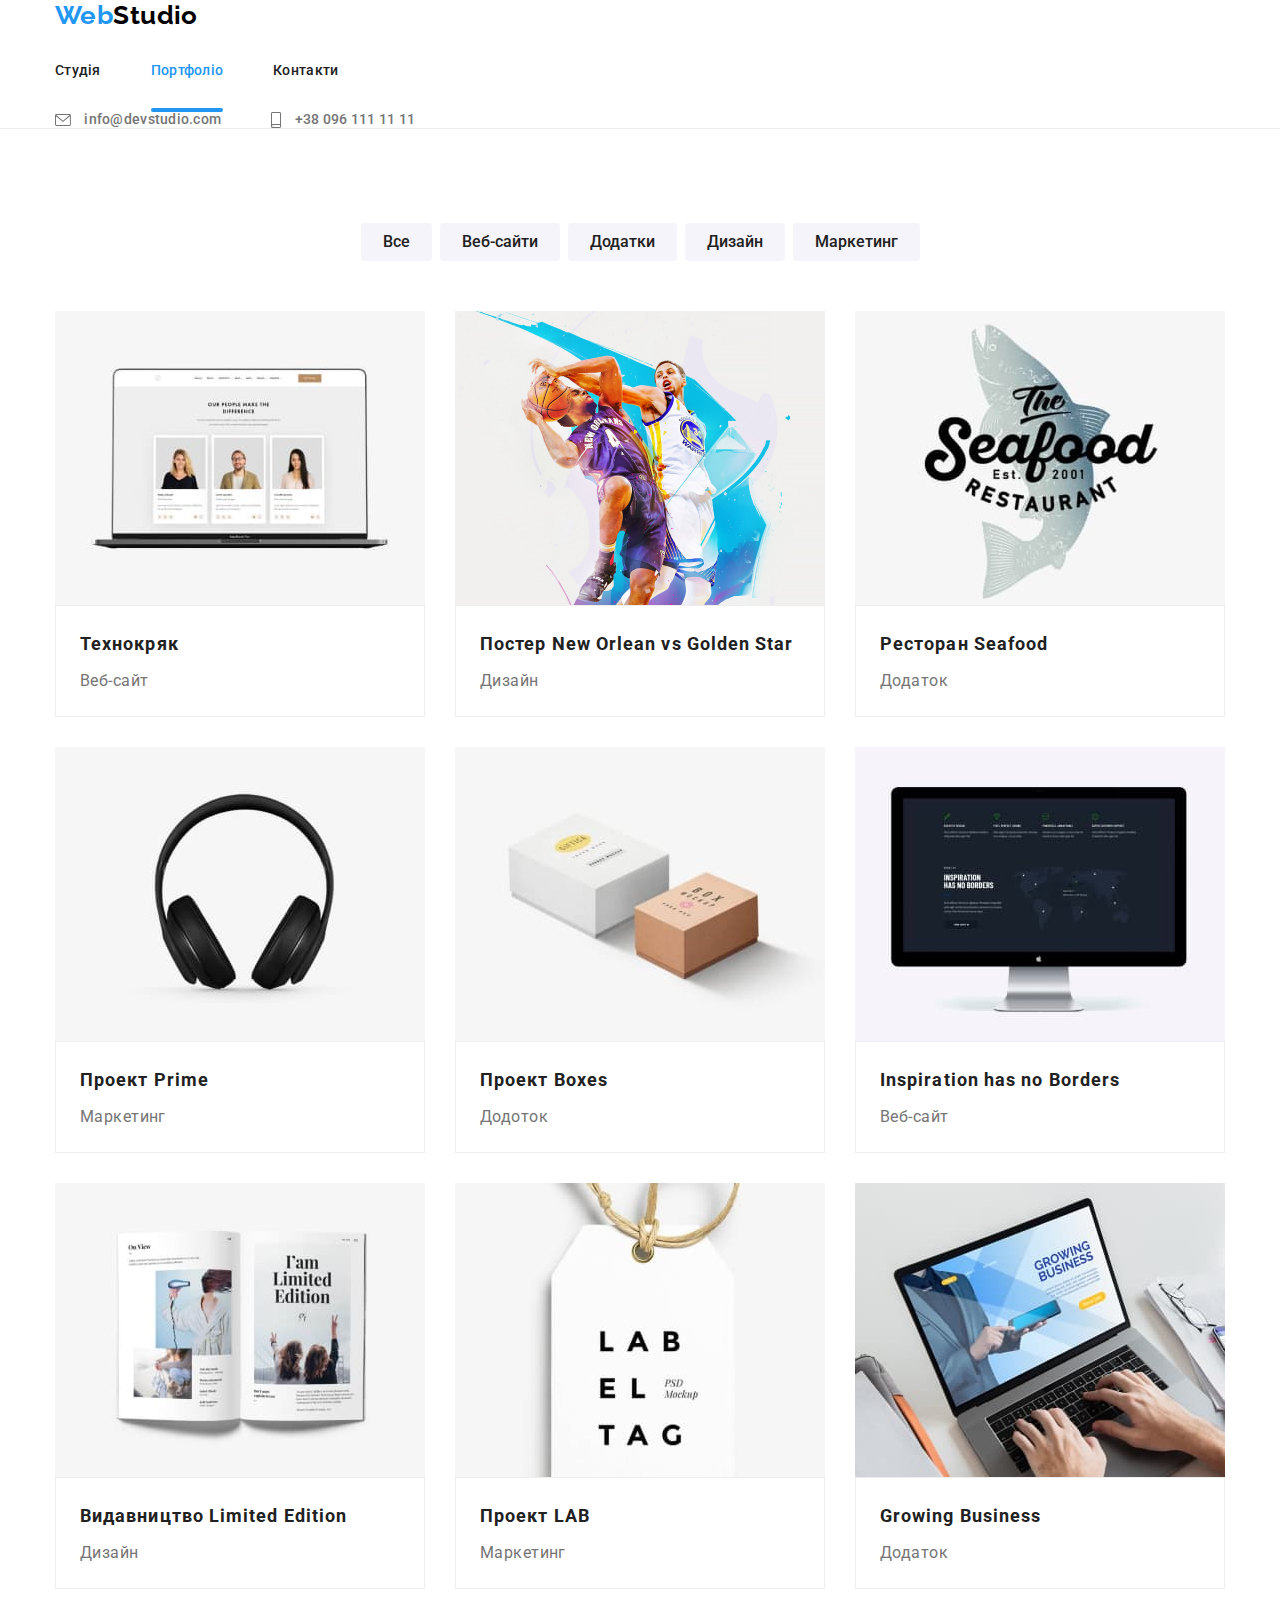
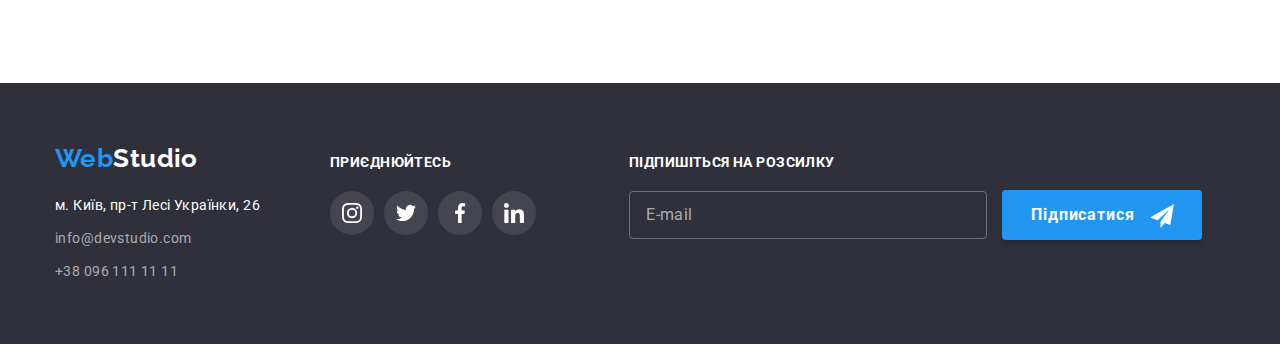
==== portfolio.html @ e003eeb8 "Initial commit" ====
<!DOCTYPE html>
<html lang="uk">
  <head>
    <meta charset="UTF-8" />
    <meta http-equiv="X-UA-Compatible" content="IE=edge" />
    <meta name="viewport" content="width=device-width, initial-scale=1.0" />
    <title>Portfolio</title>
    <link
      href="https://fonts.googleapis.com/css2?family=Raleway:wght@700&family=Roboto:wght@400;500;700;900&display=swap"
      rel="stylesheet"
    />
    <link
      rel="stylesheet"
      href="https://cdnjs.cloudflare.com/ajax/libs/modern-normalize/1.1.0/modern-normalize.css"
    />
    <link rel="stylesheet" href="./css/main.min.css" />
  </head>
  <body>
    <!-- header -->
    <header class="header">
      <div class="container header__container">
        <a class="link logo header__logo" href="./index.html"
          ><span class="logo--accent">Web</span>Studio</a
        >
        <nav>
          <ul class="list site-nav">
            <li class="site-nav__item">
              <a href="./index.html" class="link site-nav__link">Студія</a>
            </li>
            <li class="site-nav__item">
              <a href="./portfolio.html" class="link site-nav__link site-nav__link--current"
                >Портфоліо</a
              >
            </li>
            <li class="site-nav__item"><a href="" class="link site-nav__link">Контакти</a></li>
          </ul>
        </nav>
        <ul class="list contact">
          <li class="contact__item">
            <a class="link contact__link" href="mailto:info@devstudio.com">
              <svg class="contact__icon contact__icon--envelope" width="16" height="12">
                <use href="./images/icons.svg#envelope"></use>
              </svg>
              info@devstudio.com</a
            >
          </li>
          <li class="contact__item">
            <a class="link contact__link" href="tel:+380961111111">
              <svg class="contact__icon contact__icon--smartphone" width="10" height="16">
                <use href="./images/icons.svg#smartphone"></use>
              </svg>
              +38 096 111 11 11</a
            >
          </li>
        </ul>
      </div>
    </header>
    <!-- main -->
    <main>
      <section class="section">
        <div class="container">
          <h1 class="section-title visually-hidden">Портфоліо студії</h1>
          <!-- filters -->
          <ul class="list filters">
            <li class="filters__item">
              <button type="button" class="filters__button">Все</button>
            </li>
            <li class="filters__item">
              <button type="button" class="filters__button">Веб-сайти</button>
            </li>
            <li class="filters__item">
              <button type="button" class="filters__button">Додатки</button>
            </li>
            <li class="filters__item">
              <button type="button" class="filters__button">Дизайн</button>
            </li>
            <li class="filters__item">
              <button type="button" class="filters__button">Маркетинг</button>
            </li>
          </ul>
          <!-- products -->
          <ul class="list product">
            <li class="product__item">
              <a class="link product__link" href="">
                <div class="product__overlay">
                  <img
                    class="product__image"
                    src="./images/portfolio/1.jpg"
                    alt="ноутбук"
                    width="370"
                    height="294"
                  />
                  <p class="product__content">
                    Ресурс пропонує комплексні пропозиції з різним рівнем функціоналу та сервісів.
                    Все це дозволить відвідувачу отримати вичерпні відомості про компанію або
                    приватну особу.
                  </p>
                </div>
                <div class="product__meta">
                  <h2 class="product__title">Технокряк</h2>
                  <p class="product__text">Веб-сайт</p>
                </div></a
              >
            </li>
            <li class="product__item">
              <a class="link product__link" href="">
                <div class="product__overlay">
                  <img
                    class="product__image"
                    src="./images/portfolio/2.jpg"
                    alt="два баскетболісти"
                    width="370"
                    height="294"
                  />
                  <p class="product__content">
                    Ресурс пропонує комплексні пропозиції з різним рівнем функціоналу та сервісів.
                    Все це дозволить відвідувачу отримати вичерпні відомості про компанію або
                    приватну особу.
                  </p>
                </div>
                <div class="product__meta">
                  <h2 class="product__title">Постер New Orlean vs Golden Star</h2>
                  <p class="product__text">Дизайн</p>
                </div></a
              >
            </li>
            <li class="product__item">
              <a class="link product__link" href="">
                <div class="product__overlay">
                  <img
                    class="product__image"
                    src="./images/portfolio/3.jpg"
                    alt="логотип Ресторан Seafood"
                    width="370"
                    height="294"
                  />
                  <p class="product__content">
                    Ресурс пропонує комплексні пропозиції з різним рівнем функціоналу та сервісів.
                    Все це дозволить відвідувачу отримати вичерпні відомості про компанію або
                    приватну особу.
                  </p>
                </div>
                <div class="product__meta">
                  <h2 class="product__title">Ресторан Seafood</h2>
                  <p class="product__text">Додаток</p>
                </div></a
              >
            </li>
            <li class="product__item">
              <a href="" class="link product__link">
                <div class="product__overlay">
                  <img
                    class="product__image"
                    src="./images/portfolio/4.jpg"
                    alt="навушники"
                    width="370"
                    height="294"
                  />
                  <p class="product__content">
                    Ресурс пропонує комплексні пропозиції з різним рівнем функціоналу та сервісів.
                    Все це дозволить відвідувачу отримати вичерпні відомості про компанію або
                    приватну особу.
                  </p>
                </div>
                <div class="product__meta">
                  <h2 class="product__title">Проект Prime</h2>
                  <p class="product__text">Маркетинг</p>
                </div></a
              >
            </li>
            <li class="product__item">
              <a href="" class="link product__link">
                <div class="product__overlay">
                  <img
                    class="product__image"
                    src="./images/portfolio/5.jpg"
                    alt="дві коробки"
                    width="370"
                    height="294"
                  />
                  <p class="product__content">
                    Ресурс пропонує комплексні пропозиції з різним рівнем функціоналу та сервісів.
                    Все це дозволить відвідувачу отримати вичерпні відомості про компанію або
                    приватну особу.
                  </p>
                </div>
                <div class="product__meta">
                  <h2 class="product__title">Проект Boxes</h2>
                  <p class="product__text">Додоток</p>
                </div></a
              >
            </li>
            <li class="product__item">
              <a href="" class="link product__link">
                <div class="product__overlay">
                  <img
                    class="product__image"
                    src="./images/portfolio/6.jpg"
                    alt="комп'ютер"
                    width="370"
                    height="294"
                  />
                  <p class="product__content">
                    Ресурс пропонує комплексні пропозиції з різним рівнем функціоналу та сервісів.
                    Все це дозволить відвідувачу отримати вичерпні відомості про компанію або
                    приватну особу.
                  </p>
                </div>
                <div class="product__meta">
                  <h2 class="product__title">Inspiration has no Borders</h2>
                  <p class="product__text">Веб-сайт</p>
                </div></a
              >
            </li>
            <li class="product__item">
              <a href="" class="link product__link">
                <div class="product__overlay">
                  <img
                    class="product__image"
                    src="./images/portfolio/7.jpg"
                    alt="журнал"
                    width="370"
                    height="294"
                  />
                  <p class="product__content">
                    Ресурс пропонує комплексні пропозиції з різним рівнем функціоналу та сервісів.
                    Все це дозволить відвідувачу отримати вичерпні відомості про компанію або
                    приватну особу.
                  </p>
                </div>
                <div class="product__meta">
                  <h2 class="product__title">Видавництво Limited Edition</h2>
                  <p class="product__text">Дизайн</p>
                </div></a
              >
            </li>
            <li class="product__item">
              <a href="" class="link product__link">
                <div class="product__overlay">
                  <img
                    class="product__image"
                    src="./images/portfolio/8.jpg"
                    alt="етикетка"
                    width="370"
                    height="294"
                  />
                  <p class="product__content">
                    Ресурс пропонує комплексні пропозиції з різним рівнем функціоналу та сервісів.
                    Все це дозволить відвідувачу отримати вичерпні відомості про компанію або
                    приватну особу.
                  </p>
                </div>
                <div class="product__meta">
                  <h2 class="product__title">Проект LAB</h2>
                  <p class="product__text">Маркетинг</p>
                </div></a
              >
            </li>
            <li class="product__item">
              <a href="" class="link product__link">
                <div class="product__overlay">
                  <img
                    class="product__image"
                    src="./images/portfolio/9.jpg"
                    alt="ноутбук"
                    width="370"
                    height="294"
                  />
                  <p class="product__content">
                    Ресурс пропонує комплексні пропозиції з різним рівнем функціоналу та сервісів.
                    Все це дозволить відвідувачу отримати вичерпні відомості про компанію або
                    приватну особу.
                  </p>
                </div>
                <div class="product__meta">
                  <h2 class="product__title">Growing Business</h2>
                  <p class="product__text">Додаток</p>
                </div></a
              >
            </li>
          </ul>
        </div>
      </section>
    </main>
    <!-- footer -->
    <footer class="footer">
      <div class="container footer__container">
        <div class="footer__content">
          <a href="./index.html" class="link logo footer__logo"
            ><span class="logo--accent">Web</span>Studio</a
          >
          <address class="address">
            <ul class="list address-list">
              <li class="address__item">
                <a href="" class="link address__location">м. Київ, пр-т Лесі Українки, 26</a>
              </li>
              <li class="address__item">
                <a href="mailto:info@devstudio.com" class="link address__link"
                  >info@devstudio.com</a
                >
              </li>
              <li class="address__item">
                <a href="tel:+380961111111" class="link address__link">+38 096 111 11 11</a>
              </li>
            </ul>
          </address>
        </div>
        <div class="social-media">
          <strong class="social__title">Приєднюйтесь</strong>
          <ul class="list socials">
            <li class="socials__item">
              <a
                class="socials__link"
                href=""
                aria-label="instagram"
                target="_blank"
                rel="noopener noreferrer"
                ><svg class="socials__icon" width="20" height="20">
                  <use href="./images/icons.svg#instagram"></use></svg
              ></a>
            </li>
            <li class="socials__item">
              <a
                class="socials__link"
                href=""
                aria-label="twitter"
                target="_blank"
                rel="noopener noreferrer"
                ><svg class="socials__icon" width="20" height="20">
                  <use href="./images/icons.svg#twitter"></use></svg
              ></a>
            </li>
            <li class="socials__item">
              <a
                class="socials__link"
                href=""
                aria-label="facebook"
                target="_blank"
                rel="noopener noreferrer"
                ><svg class="socials__icon" width="20" height="20">
                  <use href="./images/icons.svg#facebook"></use></svg
              ></a>
            </li>
            <li class="socials__item">
              <a
                class="socials__link"
                href=""
                aria-label="linkedin"
                target="_blank"
                rel="noopener noreferrer"
                ><svg class="socials__icon" width="20" height="20">
                  <use href="./images/icons.svg#linkedin"></use></svg
              ></a>
            </li>
          </ul>
        </div>
        <div class="footer-form">
          <strong class="social__title">Підпишіться на розсилку</strong>
          <form autocomplete="off">
            <input class="footer-form__input" type="text" name="email" placeholder="E-mail" />
            <button class="button footer__btn" type="submit">
              Підписатися
              <svg class="button__icon" width="24" height="24">
                <use href="./images/icons.svg#icon-send"></use>
              </svg>
            </button>
          </form>
        </div>
      </div>
    </footer>
  </body>
</html>
---- css/main.min.css ----
:root{--primary-text-color: #757575;--title-text-color: #212121;--accent-color: #2196f3;--primary-white-color: #ffffff}.visually-hidden{position:absolute;white-space:nowrap;width:1px;height:1px;overflow:hidden;border:0;padding:0;clip:rect(0 0 0 0);clip-path:inset(50%);margin:-1px}body{background-color:var(--primary-white-color);color:var(--primary-text-color);font-size:14px;font-family:Roboto,sans-serif;letter-spacing:0.03em}.section-title{margin-top:0;margin-bottom:50px;color:var(--title-text-color);font-weight:700;font-size:36px;line-height:1.17;text-align:center}.section{padding-top:60px;padding-bottom:60px}@media screen and (min-width: 1200px){.section{padding-top:94px;padding-bottom:94px}}h1,h2,h3,h4,h5,h6,p{margin-top:0;margin-bottom:0}.list{padding:0;margin:0;list-style:none}.link{text-decoration:none;color:currentColor}.container{padding-left:15px;padding-right:15px;margin:0 auto}@media screen and (min-width: 480px){.container{width:482px}}@media screen and (min-width: 768px){.container{width:768px}}@media screen and (min-width: 1200px){.container{width:1200px}}.logo{color:#000000;font-family:Raleway,sans-serif;font-weight:700;font-size:26px;line-height:1.2}.logo--accent{color:var(--accent-color)}.header__logo{margin-right:93px}.footer__logo{display:block;margin-bottom:20px;color:var(--primary-white-color);line-height:1.19}.site-nav{display:flex}.site-nav__item:not(:last-child){margin-right:50px}.site-nav__link--current{position:relative}.site-nav__link--current::after{position:absolute;bottom:-1px;left:0;content:'';width:100%;height:4px;border-radius:2px;background-color:var(--accent-color)}.site-nav__link{display:block;padding-top:32px;padding-bottom:32px;color:var(--title-text-color);font-weight:500;line-height:1.14;letter-spacing:0.02em;transition:color 250ms cubic-bezier(0.4, 0, 0.2, 1)}.site-nav__link:hover,.site-nav__link:focus{color:var(--accent-color)}.site-nav__link--current{color:var(--accent-color)}.contact{display:flex;margin-left:auto}.contact__item+.contact__item{margin-left:50px}.contact__link{color:var(--primary-text-color);font-weight:500;line-height:1.14;letter-spacing:0.02em;transition:color 250ms cubic-bezier(0.4, 0, 0.2, 1)}.contact__link:hover,.contact__link:focus{color:var(--accent-color)}.contact__link:hover:hover .contact__icon,.contact__link:hover:focus .contact__icon,.contact__link:focus:hover .contact__icon,.contact__link:focus:focus .contact__icon{fill:var(--accent-color)}.contact__icon{fill:#757575;margin-right:10px;vertical-align:middle;transition:fill 250ms cubic-bezier(0.4, 0, 0.2, 1)}.button{padding:0;min-width:200px;min-height:50px;color:#ffffff;background-color:var(--accent-color);border:none;box-shadow:0px 4px 4px rgba(0,0,0,0.15);border-radius:4px;font-weight:700;font-size:16px;line-height:1.88;letter-spacing:0.06em;font-family:inherit;outline:transparent;cursor:pointer;transition:background-color 250ms cubic-bezier(0.4, 0, 0.2, 1)}.button:hover,.button:focus{background-color:#188ce8}.hero__btn{padding:10px 32px}.footer__btn{padding:10px auto}.button__icon{fill:#ffffff;vertical-align:middle;margin-left:10px}.address__location{font-style:normal;color:#ffffff;line-height:1.71}.address__item:not(:last-child){margin-bottom:9px}.address__link{color:rgba(255,255,255,0.6);font-style:normal;line-height:1.71}.address__link:hover,.address__link:focus{color:var(--accent-color)}.social-media{width:206px;margin-left:70px}.social__title{font-weight:700;line-height:1.14;text-transform:uppercase;color:#ffffff}.socials{display:flex;margin-top:20px}.socials__link{display:flex;background-color:rgba(255,255,255,0.1);height:44px;width:44px;border-radius:50%;justify-content:center;align-items:center;cursor:pointer;transition:background-color 250ms cubic-bezier(0.4, 0, 0.2, 1)}.socials__link:hover,.socials__link:focus{background-color:var(--accent-color)}.socials__item:not(:last-child){margin-right:10px}.socials__icon{fill:#ffffff}.footer-form{margin-left:93px}.footer-form__input{width:358px;color:#ffffff;background-color:inherit;border:1px solid rgba(255,255,255,0.3);border-radius:4px;margin-top:20px;margin-right:12px;padding:15px 16px;outline:transparent}.footer-form__input::placeholder{font-size:16px;line-height:1.25;letter-spacing:0.03em;color:rgba(255,255,255,0.6)}.filters{display:flex;margin-bottom:50px;justify-content:center}.filters__item:not(:last-child){margin-right:8px}.filters__button{border:none;border-radius:4px;padding:6px 22px;color:var(--title-text-color);background-color:#f5f4fa;font-weight:500;font-size:16px;line-height:1.62;text-align:center;font-family:inherit;transition:color 250ms cubic-bezier(0.4, 0, 0.2, 1),background-color 250ms cubic-bezier(0.4, 0, 0.2, 1),box-shadow 250ms cubic-bezier(0.4, 0, 0.2, 1)}.filters__button:hover,.filters__button:focus{color:#ffffff;background-color:#2196f3;box-shadow:0px 4px 4px rgba(0,0,0,0.25)}.filters__button--active{background-color:#2196f3;color:#ffffff}.backdrop{position:fixed;top:0;left:0;width:100vw;height:100vh;background-color:rgba(0,0,0,0.2);opacity:1;visibility:visible;pointer-events:initial;transition-property:opacity, visibility;transition-duration:250ms;transition-timing-function:cubic-bezier(0.4, 0, 0.2, 1);transition-delay:0s}.backdrop.is-hidden{opacity:0;visibility:hidden;pointer-events:none}.modal{position:absolute;top:50%;left:50%;transform:translate(-50%, -50%);width:528px;padding:40px;background-color:#ffffff;border-radius:4px;box-shadow:0px 1px 3px rgba(0,0,0,0.12),0px 1px 1px rgba(0,0,0,0.14),0px 2px 1px rgba(0,0,0,0.2)}.modal__close-btn{display:flex;justify-content:center;align-items:center;position:absolute;top:8px;right:8px;width:30px;height:30px;border:1px solid rgba(0,0,0,0.1);border-radius:50%;background-color:#fff}.modal__close-btn:hover .modal__close-icon,.modal__close-btn:focus .modal__close-icon{fill:var(--accent-color)}.modal__close-icon{fill:#000000;transition:fill 250ms cubic-bezier(0.4, 0, 0.2, 1)}.modal__title{display:block;text-align:center;margin-bottom:12px;font-weight:700;font-size:20px;line-height:1.15;text-align:center;color:var(--title-text-color)}.modal-form__label{position:relative;display:flex;flex-direction:column;margin-bottom:10px;transition:fill 250ms cubic-bezier(0.4, 0, 0.2, 1)}.modal-form__label:last-of-type{margin-bottom:20px}.modal-form__label:hover .modal-form__input,.modal-form__label:hover .modal-form__coment{border-color:var(--accent-color)}.modal-form__label:focus-within .modal-form__input,.modal-form__label:focus-within .modal-form__coment{border-color:var(--accent-color)}.modal-form__label:focus-within>.modal-form__icon{fill:var(--accent-color)}.modal-form__text{font-size:12px;line-height:1.17;letter-spacing:0.01em}.modal-form__input{width:100%;padding:11px;padding-left:42px;margin-top:4px;border:1px solid rgba(33,33,33,0.2);border-radius:4px;outline:transparent;transition:border-color 250ms cubic-bezier(0.4, 0, 0.2, 1)}.modal-form__icon{position:absolute;left:12px;top:50%;fill:var(--title-text-color)}.modal-form__coment{display:block;width:100%;height:120px;border:1px solid rgba(33,33,33,0.2);border-radius:4px;resize:none;margin-top:4px;padding:12px 16px;outline:transparent;transition:border-color 250ms cubic-bezier(0.4, 0, 0.2, 1)}.modal-form__coment::placeholder{font-size:12px;line-height:1.17;letter-spacing:0.01em;color:rgba(117,117,117,0.5)}.modal-form__agreement{display:flex;align-items:center;justify-content:center;margin-bottom:30px}.modal-form__agreement-checkbox{display:flex;align-items:center;justify-content:center;width:16px;height:15px;outline:2px solid var(--title-text-color);outline-offset:-2px;border-radius:2px;fill:transparent;transition:background-color 250ms cubic-bezier(0.4, 0, 0.2, 1),outline-color 250ms cubic-bezier(0.4, 0, 0.2, 1),fill 250ms cubic-bezier(0.4, 0, 0.2, 1)}.modal-form__checkbox:checked+.modal-form__agreement-checkbox{fill:#ffffff;background-color:var(--accent-color);outline-color:var(--accent-color)}.modal-form__checkbox:focus+.modal-form__agreement-checkbox{outline-color:var(--accent-color)}.modal-form__agreement-text{margin-left:7px;line-height:1.71;text-align:center}.modal-form__agreement-link{color:var(--accent-color);text-decoration-line:underline}.modal-form__btn{display:block;margin:0 auto}.header{border-bottom:1px solid #ececec}.hero-title{max-width:596px;margin-top:0;margin-right:auto;margin-bottom:30px;margin-left:auto;color:#ffffff;font-weight:900;font-size:44px;line-height:1.36;letter-spacing:0.06em;text-transform:uppercase}.hero{padding-top:200px;padding-bottom:200px;max-height:600px;text-align:center;max-width:1600px;margin-left:auto;margin-right:auto;background-color:#c4c4c4;background-image:linear-gradient(to right, rgba(47,48,58,0.4), rgba(47,48,58,0.4)),url(../images/hero.jpg);background-repeat:no-repeat;background-position:center;background-size:cover}.specifics-list{display:flex}.specifics-list__item{width:270px}.specifics-list__item:not(:last-child){margin-right:30px}.specifics-list__title{margin-top:0;margin-bottom:10px;color:var(--title-text-color);line-height:1.14;text-transform:uppercase}.specifics-list__text{line-height:1.71}.specifics-list__icon{display:flex;justify-content:center;align-items:center;width:270px;height:120px;background-color:#f5f4fa;margin-bottom:30px}@media screen and (max-width: 767px){.work{display:none}}.work{padding-top:0;padding-bottom:94px}.work-list{display:flex}.work-list__item{position:relative}.work-list__item:not(:last-child){margin-right:30px}.work-list__image{display:block}.work-list__text{position:absolute;left:0;bottom:0;width:100%;min-height:70px;display:flex;justify-content:center;align-items:center;font-weight:700;font-size:14px;line-height:1.14;text-transform:uppercase;color:#ffffff;background-color:rgba(47,48,58,0.8)}.team{background-color:#f5f4fa}.team-list{display:flex}.team-list__item{width:270px;background:#ffffff;box-shadow:0px 1px 3px rgba(0,0,0,0.12),0px 1px 1px rgba(0,0,0,0.14),0px 2px 1px rgba(0,0,0,0.2);border-radius:0px 0px 4px 4px}.team-list__item:not(:last-child){margin-right:30px}.team__name{margin-top:0;margin-bottom:10px;color:var(--title-text-color);font-weight:500;font-size:16px;line-height:1.19;text-align:center}.team__position{font-size:16px;line-height:1.19;text-align:center}.team__members{padding-top:30px;padding-right:15px;padding-bottom:30px;padding-left:15px}.team-socials{margin-top:16px;display:flex;justify-content:center}.team-socials__item:not(:last-child){margin-right:10px}.team-socials__link{display:flex;justify-content:center;align-items:center;width:44px;height:44px;border-radius:50%;color:#afb1b8;cursor:pointer;transition:background-color 250ms cubic-bezier(0.4, 0, 0.2, 1),color 250ms cubic-bezier(0.4, 0, 0.2, 1)}.team-socials__link:hover,.team-socials__link:focus{background-color:var(--accent-color);color:#ffffff}.team-socials__icon{fill:currentColor}.clients{display:flex;justify-content:center;align-items:center}.clients__item:not(:last-child){margin-right:30px}.clients__link{display:flex;justify-content:center;align-items:center;width:170px;height:92px;border:1px solid #afb1b8;border-radius:4px;padding:16px 32px;cursor:pointer;transition:border-color 250ms cubic-bezier(0.4, 0, 0.2, 1)}.clients__link:hover,.clients__link:focus{border-color:var(--accent-color)}.clients__link:hover .clients__icon,.clients__link:focus .clients__icon{fill:#2196f3}.clients__icon{fill:#afb1b8;transition:fill 250ms cubic-bezier(0.4, 0, 0.2, 1)}.footer{padding-top:60px;padding-bottom:60px;background-color:#2f303a}.footer__container{display:flex;align-items:baseline}.product{display:flex;flex-wrap:wrap}.product__item{margin-right:30px;margin-bottom:30px}.product__item:nth-child(3n){margin-right:0}.product__item:nth-last-child(-n+3){margin-bottom:0}.product__link{display:block;width:370px;transition:box-shadow 250ms cubic-bezier(0.4, 0, 0.2, 1)}.product__link:hover,.product__link:focus{box-shadow:0px 1px 1px rgba(0,0,0,0.12),0px 4px 4px rgba(0,0,0,0.06),1px 4px 6px rgba(0,0,0,0.16)}.product__link:hover .product__content,.product__link:focus .product__content{transform:translateY(0)}.product__title{margin-bottom:4px;color:var(--title-text-color);font-size:18px;line-height:2;letter-spacing:0.06em}.product__text{color:var(--primary-text-color);font-size:16px;line-height:30px}.product__image{display:block}.product__meta{padding:20px 24px;background:#ffffff;border:1px solid #eeeeee}.product__overlay{position:relative;overflow:hidden}.product__content{position:absolute;top:0;left:0;transform:translateY(100%);padding:63px 24px;width:100%;height:100%;font-size:18px;line-height:1.55;color:#ffffff;background-color:rgba(33,150,243,0.9);transition:transform 250ms cubic-bezier(0.4, 0, 0.2, 1),opasity 250ms cubic-bezier(0.4, 0, 0.2, 1)}
/*# sourceMappingURL=main.min.css.map */
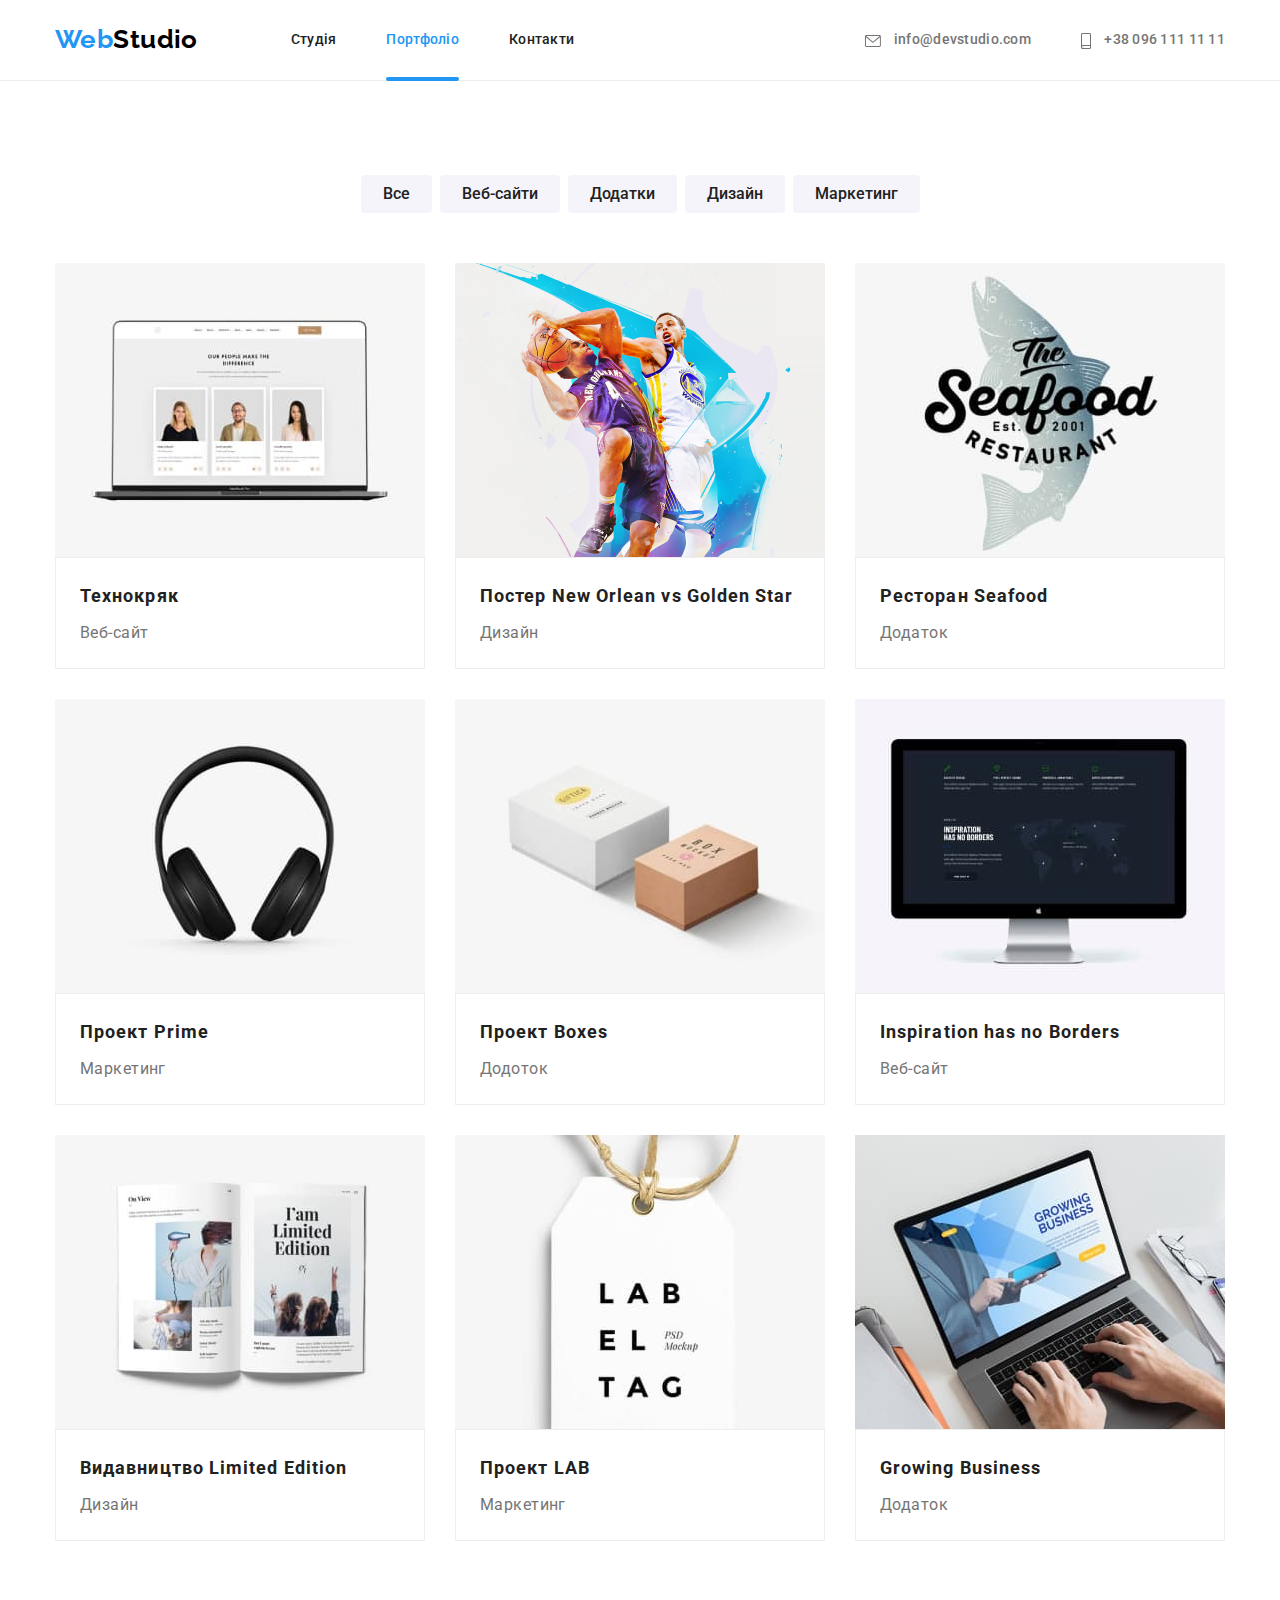
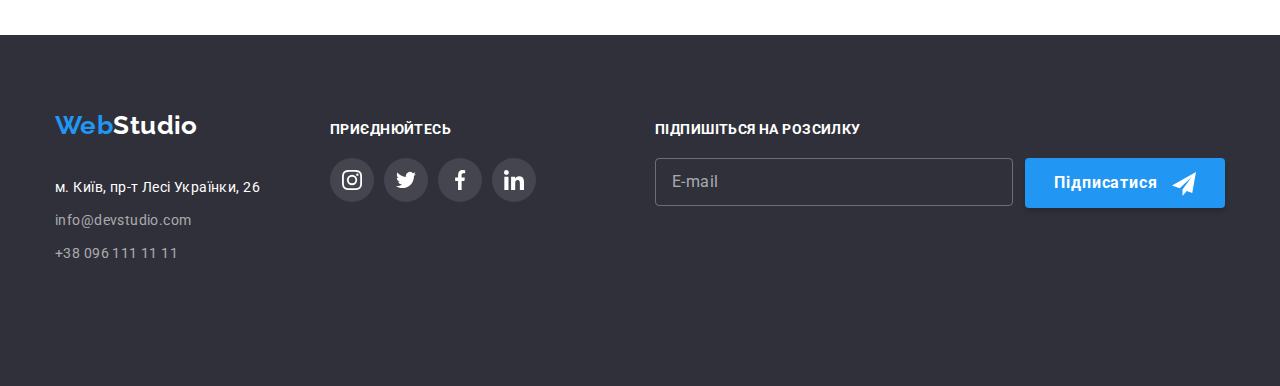
==== commit bacc76e7: "portfolio" ====
--- a/portfolio.html
+++ b/portfolio.html
@@ -285,14 +285,14 @@
     <!-- footer -->
     <footer class="footer">
       <div class="container footer__container">
-        <div class="footer__content">
+        <div class="footer-left-site">
           <a href="./index.html" class="link logo footer__logo"
             ><span class="logo--accent">Web</span>Studio</a
           >
           <address class="address">
             <ul class="list address-list">
               <li class="address__item">
-                <a href="" class="link address__location">м. Київ, пр-т Лесі Українки, 26</a>
+                <a href="#" class="link address__location">м. Київ, пр-т Лесі Українки, 26</a>
               </li>
               <li class="address__item">
                 <a href="mailto:info@devstudio.com" class="link address__link"
@@ -354,9 +354,9 @@
             </li>
           </ul>
         </div>
-        <div class="footer-form">
+        <div class="form">
           <strong class="social__title">Підпишіться на розсилку</strong>
-          <form autocomplete="off">
+          <form class="footer-form" autocomplete="off">
             <input class="footer-form__input" type="text" name="email" placeholder="E-mail" />
             <button class="button footer__btn" type="submit">
               Підписатися
--- a/css/main.min.css
+++ b/css/main.min.css
@@ -1,2 +1,2 @@
-:root{--primary-text-color: #757575;--title-text-color: #212121;--accent-color: #2196f3;--primary-white-color: #ffffff}.visually-hidden{position:absolute;white-space:nowrap;width:1px;height:1px;overflow:hidden;border:0;padding:0;clip:rect(0 0 0 0);clip-path:inset(50%);margin:-1px}body{background-color:var(--primary-white-color);color:var(--primary-text-color);font-size:14px;font-family:Roboto,sans-serif;letter-spacing:0.03em}.section-title{margin-top:0;margin-bottom:50px;color:var(--title-text-color);font-weight:700;font-size:36px;line-height:1.17;text-align:center}.section{padding-top:60px;padding-bottom:60px}@media screen and (min-width: 1200px){.section{padding-top:94px;padding-bottom:94px}}h1,h2,h3,h4,h5,h6,p{margin-top:0;margin-bottom:0}.list{padding:0;margin:0;list-style:none}.link{text-decoration:none;color:currentColor}.container{padding-left:15px;padding-right:15px;margin:0 auto}@media screen and (min-width: 480px){.container{width:482px}}@media screen and (min-width: 768px){.container{width:768px}}@media screen and (min-width: 1200px){.container{width:1200px}}.logo{color:#000000;font-family:Raleway,sans-serif;font-weight:700;font-size:26px;line-height:1.2}.logo--accent{color:var(--accent-color)}.header__logo{margin-right:93px}.footer__logo{display:block;margin-bottom:20px;color:var(--primary-white-color);line-height:1.19}.site-nav{display:flex}.site-nav__item:not(:last-child){margin-right:50px}.site-nav__link--current{position:relative}.site-nav__link--current::after{position:absolute;bottom:-1px;left:0;content:'';width:100%;height:4px;border-radius:2px;background-color:var(--accent-color)}.site-nav__link{display:block;padding-top:32px;padding-bottom:32px;color:var(--title-text-color);font-weight:500;line-height:1.14;letter-spacing:0.02em;transition:color 250ms cubic-bezier(0.4, 0, 0.2, 1)}.site-nav__link:hover,.site-nav__link:focus{color:var(--accent-color)}.site-nav__link--current{color:var(--accent-color)}.contact{display:flex;margin-left:auto}.contact__item+.contact__item{margin-left:50px}.contact__link{color:var(--primary-text-color);font-weight:500;line-height:1.14;letter-spacing:0.02em;transition:color 250ms cubic-bezier(0.4, 0, 0.2, 1)}.contact__link:hover,.contact__link:focus{color:var(--accent-color)}.contact__link:hover:hover .contact__icon,.contact__link:hover:focus .contact__icon,.contact__link:focus:hover .contact__icon,.contact__link:focus:focus .contact__icon{fill:var(--accent-color)}.contact__icon{fill:#757575;margin-right:10px;vertical-align:middle;transition:fill 250ms cubic-bezier(0.4, 0, 0.2, 1)}.button{padding:0;min-width:200px;min-height:50px;color:#ffffff;background-color:var(--accent-color);border:none;box-shadow:0px 4px 4px rgba(0,0,0,0.15);border-radius:4px;font-weight:700;font-size:16px;line-height:1.88;letter-spacing:0.06em;font-family:inherit;outline:transparent;cursor:pointer;transition:background-color 250ms cubic-bezier(0.4, 0, 0.2, 1)}.button:hover,.button:focus{background-color:#188ce8}.hero__btn{padding:10px 32px}.footer__btn{padding:10px auto}.button__icon{fill:#ffffff;vertical-align:middle;margin-left:10px}.address__location{font-style:normal;color:#ffffff;line-height:1.71}.address__item:not(:last-child){margin-bottom:9px}.address__link{color:rgba(255,255,255,0.6);font-style:normal;line-height:1.71}.address__link:hover,.address__link:focus{color:var(--accent-color)}.social-media{width:206px;margin-left:70px}.social__title{font-weight:700;line-height:1.14;text-transform:uppercase;color:#ffffff}.socials{display:flex;margin-top:20px}.socials__link{display:flex;background-color:rgba(255,255,255,0.1);height:44px;width:44px;border-radius:50%;justify-content:center;align-items:center;cursor:pointer;transition:background-color 250ms cubic-bezier(0.4, 0, 0.2, 1)}.socials__link:hover,.socials__link:focus{background-color:var(--accent-color)}.socials__item:not(:last-child){margin-right:10px}.socials__icon{fill:#ffffff}.footer-form{margin-left:93px}.footer-form__input{width:358px;color:#ffffff;background-color:inherit;border:1px solid rgba(255,255,255,0.3);border-radius:4px;margin-top:20px;margin-right:12px;padding:15px 16px;outline:transparent}.footer-form__input::placeholder{font-size:16px;line-height:1.25;letter-spacing:0.03em;color:rgba(255,255,255,0.6)}.filters{display:flex;margin-bottom:50px;justify-content:center}.filters__item:not(:last-child){margin-right:8px}.filters__button{border:none;border-radius:4px;padding:6px 22px;color:var(--title-text-color);background-color:#f5f4fa;font-weight:500;font-size:16px;line-height:1.62;text-align:center;font-family:inherit;transition:color 250ms cubic-bezier(0.4, 0, 0.2, 1),background-color 250ms cubic-bezier(0.4, 0, 0.2, 1),box-shadow 250ms cubic-bezier(0.4, 0, 0.2, 1)}.filters__button:hover,.filters__button:focus{color:#ffffff;background-color:#2196f3;box-shadow:0px 4px 4px rgba(0,0,0,0.25)}.filters__button--active{background-color:#2196f3;color:#ffffff}.backdrop{position:fixed;top:0;left:0;width:100vw;height:100vh;background-color:rgba(0,0,0,0.2);opacity:1;visibility:visible;pointer-events:initial;transition-property:opacity, visibility;transition-duration:250ms;transition-timing-function:cubic-bezier(0.4, 0, 0.2, 1);transition-delay:0s}.backdrop.is-hidden{opacity:0;visibility:hidden;pointer-events:none}.modal{position:absolute;top:50%;left:50%;transform:translate(-50%, -50%);width:528px;padding:40px;background-color:#ffffff;border-radius:4px;box-shadow:0px 1px 3px rgba(0,0,0,0.12),0px 1px 1px rgba(0,0,0,0.14),0px 2px 1px rgba(0,0,0,0.2)}.modal__close-btn{display:flex;justify-content:center;align-items:center;position:absolute;top:8px;right:8px;width:30px;height:30px;border:1px solid rgba(0,0,0,0.1);border-radius:50%;background-color:#fff}.modal__close-btn:hover .modal__close-icon,.modal__close-btn:focus .modal__close-icon{fill:var(--accent-color)}.modal__close-icon{fill:#000000;transition:fill 250ms cubic-bezier(0.4, 0, 0.2, 1)}.modal__title{display:block;text-align:center;margin-bottom:12px;font-weight:700;font-size:20px;line-height:1.15;text-align:center;color:var(--title-text-color)}.modal-form__label{position:relative;display:flex;flex-direction:column;margin-bottom:10px;transition:fill 250ms cubic-bezier(0.4, 0, 0.2, 1)}.modal-form__label:last-of-type{margin-bottom:20px}.modal-form__label:hover .modal-form__input,.modal-form__label:hover .modal-form__coment{border-color:var(--accent-color)}.modal-form__label:focus-within .modal-form__input,.modal-form__label:focus-within .modal-form__coment{border-color:var(--accent-color)}.modal-form__label:focus-within>.modal-form__icon{fill:var(--accent-color)}.modal-form__text{font-size:12px;line-height:1.17;letter-spacing:0.01em}.modal-form__input{width:100%;padding:11px;padding-left:42px;margin-top:4px;border:1px solid rgba(33,33,33,0.2);border-radius:4px;outline:transparent;transition:border-color 250ms cubic-bezier(0.4, 0, 0.2, 1)}.modal-form__icon{position:absolute;left:12px;top:50%;fill:var(--title-text-color)}.modal-form__coment{display:block;width:100%;height:120px;border:1px solid rgba(33,33,33,0.2);border-radius:4px;resize:none;margin-top:4px;padding:12px 16px;outline:transparent;transition:border-color 250ms cubic-bezier(0.4, 0, 0.2, 1)}.modal-form__coment::placeholder{font-size:12px;line-height:1.17;letter-spacing:0.01em;color:rgba(117,117,117,0.5)}.modal-form__agreement{display:flex;align-items:center;justify-content:center;margin-bottom:30px}.modal-form__agreement-checkbox{display:flex;align-items:center;justify-content:center;width:16px;height:15px;outline:2px solid var(--title-text-color);outline-offset:-2px;border-radius:2px;fill:transparent;transition:background-color 250ms cubic-bezier(0.4, 0, 0.2, 1),outline-color 250ms cubic-bezier(0.4, 0, 0.2, 1),fill 250ms cubic-bezier(0.4, 0, 0.2, 1)}.modal-form__checkbox:checked+.modal-form__agreement-checkbox{fill:#ffffff;background-color:var(--accent-color);outline-color:var(--accent-color)}.modal-form__checkbox:focus+.modal-form__agreement-checkbox{outline-color:var(--accent-color)}.modal-form__agreement-text{margin-left:7px;line-height:1.71;text-align:center}.modal-form__agreement-link{color:var(--accent-color);text-decoration-line:underline}.modal-form__btn{display:block;margin:0 auto}.header{border-bottom:1px solid #ececec}.hero-title{max-width:596px;margin-top:0;margin-right:auto;margin-bottom:30px;margin-left:auto;color:#ffffff;font-weight:900;font-size:44px;line-height:1.36;letter-spacing:0.06em;text-transform:uppercase}.hero{padding-top:200px;padding-bottom:200px;max-height:600px;text-align:center;max-width:1600px;margin-left:auto;margin-right:auto;background-color:#c4c4c4;background-image:linear-gradient(to right, rgba(47,48,58,0.4), rgba(47,48,58,0.4)),url(../images/hero.jpg);background-repeat:no-repeat;background-position:center;background-size:cover}.specifics-list{display:flex}.specifics-list__item{width:270px}.specifics-list__item:not(:last-child){margin-right:30px}.specifics-list__title{margin-top:0;margin-bottom:10px;color:var(--title-text-color);line-height:1.14;text-transform:uppercase}.specifics-list__text{line-height:1.71}.specifics-list__icon{display:flex;justify-content:center;align-items:center;width:270px;height:120px;background-color:#f5f4fa;margin-bottom:30px}@media screen and (max-width: 767px){.work{display:none}}.work{padding-top:0;padding-bottom:94px}.work-list{display:flex}.work-list__item{position:relative}.work-list__item:not(:last-child){margin-right:30px}.work-list__image{display:block}.work-list__text{position:absolute;left:0;bottom:0;width:100%;min-height:70px;display:flex;justify-content:center;align-items:center;font-weight:700;font-size:14px;line-height:1.14;text-transform:uppercase;color:#ffffff;background-color:rgba(47,48,58,0.8)}.team{background-color:#f5f4fa}.team-list{display:flex}.team-list__item{width:270px;background:#ffffff;box-shadow:0px 1px 3px rgba(0,0,0,0.12),0px 1px 1px rgba(0,0,0,0.14),0px 2px 1px rgba(0,0,0,0.2);border-radius:0px 0px 4px 4px}.team-list__item:not(:last-child){margin-right:30px}.team__name{margin-top:0;margin-bottom:10px;color:var(--title-text-color);font-weight:500;font-size:16px;line-height:1.19;text-align:center}.team__position{font-size:16px;line-height:1.19;text-align:center}.team__members{padding-top:30px;padding-right:15px;padding-bottom:30px;padding-left:15px}.team-socials{margin-top:16px;display:flex;justify-content:center}.team-socials__item:not(:last-child){margin-right:10px}.team-socials__link{display:flex;justify-content:center;align-items:center;width:44px;height:44px;border-radius:50%;color:#afb1b8;cursor:pointer;transition:background-color 250ms cubic-bezier(0.4, 0, 0.2, 1),color 250ms cubic-bezier(0.4, 0, 0.2, 1)}.team-socials__link:hover,.team-socials__link:focus{background-color:var(--accent-color);color:#ffffff}.team-socials__icon{fill:currentColor}.clients{display:flex;justify-content:center;align-items:center}.clients__item:not(:last-child){margin-right:30px}.clients__link{display:flex;justify-content:center;align-items:center;width:170px;height:92px;border:1px solid #afb1b8;border-radius:4px;padding:16px 32px;cursor:pointer;transition:border-color 250ms cubic-bezier(0.4, 0, 0.2, 1)}.clients__link:hover,.clients__link:focus{border-color:var(--accent-color)}.clients__link:hover .clients__icon,.clients__link:focus .clients__icon{fill:#2196f3}.clients__icon{fill:#afb1b8;transition:fill 250ms cubic-bezier(0.4, 0, 0.2, 1)}.footer{padding-top:60px;padding-bottom:60px;background-color:#2f303a}.footer__container{display:flex;align-items:baseline}.product{display:flex;flex-wrap:wrap}.product__item{margin-right:30px;margin-bottom:30px}.product__item:nth-child(3n){margin-right:0}.product__item:nth-last-child(-n+3){margin-bottom:0}.product__link{display:block;width:370px;transition:box-shadow 250ms cubic-bezier(0.4, 0, 0.2, 1)}.product__link:hover,.product__link:focus{box-shadow:0px 1px 1px rgba(0,0,0,0.12),0px 4px 4px rgba(0,0,0,0.06),1px 4px 6px rgba(0,0,0,0.16)}.product__link:hover .product__content,.product__link:focus .product__content{transform:translateY(0)}.product__title{margin-bottom:4px;color:var(--title-text-color);font-size:18px;line-height:2;letter-spacing:0.06em}.product__text{color:var(--primary-text-color);font-size:16px;line-height:30px}.product__image{display:block}.product__meta{padding:20px 24px;background:#ffffff;border:1px solid #eeeeee}.product__overlay{position:relative;overflow:hidden}.product__content{position:absolute;top:0;left:0;transform:translateY(100%);padding:63px 24px;width:100%;height:100%;font-size:18px;line-height:1.55;color:#ffffff;background-color:rgba(33,150,243,0.9);transition:transform 250ms cubic-bezier(0.4, 0, 0.2, 1),opasity 250ms cubic-bezier(0.4, 0, 0.2, 1)}
+:root{--primary-text-color: #757575;--title-text-color: #212121;--accent-color: #2196f3;--primary-white-color: #ffffff}.visually-hidden{position:absolute;white-space:nowrap;width:1px;height:1px;overflow:hidden;border:0;padding:0;clip:rect(0 0 0 0);clip-path:inset(50%);margin:-1px}body{background-color:var(--primary-white-color);color:var(--primary-text-color);font-size:14px;font-family:Roboto,sans-serif;letter-spacing:0.03em}.section-title{margin-top:0;margin-bottom:30px;color:var(--title-text-color);font-weight:700;font-size:28px;line-height:1.17;text-align:center}@media screen and (min-width: 1200px){.section-title{font-size:36px;margin-bottom:50px}}.section{padding-top:60px;padding-bottom:60px}@media screen and (min-width: 1200px){.section{padding-top:94px;padding-bottom:94px}}h1,h2,h3,h4,h5,h6,p{margin-top:0;margin-bottom:0}.list{padding:0;margin:0;list-style:none}.link{text-decoration:none;color:currentColor}img{display:block;max-width:100%;height:auto}.container{padding-left:15px;padding-right:15px;margin-left:auto;margin-right:auto}@media screen and (min-width: 480px){.container{width:480px}}@media screen and (min-width: 768px){.container{width:768px}}@media screen and (min-width: 1200px){.container{width:1200px}}.logo{padding-top:15px;padding-bottom:15px;color:#000000;font-family:Raleway,sans-serif;font-weight:700;font-size:26px;line-height:1.2}.logo--accent{color:var(--accent-color)}@media screen and (min-width: 768px){.header__logo{margin-right:88px}}@media screen and (min-width: 1200px){.header__logo{margin-right:93px}}.footer__logo{display:block;text-align:center;margin-bottom:20px;color:var(--primary-white-color);line-height:1.19}@media screen and (min-width: 1200px){.footer__logo{text-align:left}}.site-nav{display:flex}@media screen and (max-width: 767.98px){.site-nav{display:none}}.site-nav__item:not(:last-child){margin-right:50px}.site-nav__link--current{position:relative}.site-nav__link--current::after{position:absolute;bottom:-1px;left:0;content:'';width:100%;height:4px;border-radius:2px;background-color:var(--accent-color)}.site-nav__link{display:block;padding-top:32px;padding-bottom:32px;color:var(--title-text-color);font-weight:500;line-height:1.14;letter-spacing:0.02em;transition:color 250ms cubic-bezier(0.4, 0, 0.2, 1)}.site-nav__link:hover,.site-nav__link:focus{color:var(--accent-color)}.site-nav__link--current{color:var(--accent-color)}.contact{display:flex;margin-left:auto}@media screen and (max-width: 767.98px){.contact{display:none}}@media screen and (min-width: 768px) and (max-width: 1199.98px){.contact{flex-direction:column;align-items:flex-start}}@media screen and (min-width: 1200px){.contact__item+.contact__item{margin-left:50px}}.contact__link{color:var(--primary-text-color);font-weight:500;line-height:1.14;letter-spacing:0.02em;transition:color 250ms cubic-bezier(0.4, 0, 0.2, 1)}.contact__link:hover,.contact__link:focus{color:var(--accent-color)}.contact__link:hover:hover .contact__icon,.contact__link:hover:focus .contact__icon,.contact__link:focus:hover .contact__icon,.contact__link:focus:focus .contact__icon{fill:var(--accent-color)}.contact__icon{fill:#757575;margin-right:10px;vertical-align:middle;transition:fill 250ms cubic-bezier(0.4, 0, 0.2, 1)}.menu-button{position:relative;z-index:10;display:flex;justify-content:center;align-items:center;width:40px;height:40px;padding:0;border:none;background-color:transparent;cursor:pointer}.menu-button:hover .menu-button__icon,.menu-button:focus .menu-button__icon{fill:var(--accent-color)}@media screen and (min-width: 768px){.menu-button{display:none}}.menu-button__icon{fill:var(--title-text-color)}.menu-button .icon-close{display:none}.menu-button.is-open .icon-close{display:block}.menu-button.is-open .icon-menu{display:none}.menu-container{display:none;position:fixed;top:0;left:0;width:100%;height:100%;background-color:#ffffff;padding:48px 40px}.menu-container.is-open{display:flex;flex-direction:column}.menu-nav__link{font-weight:500;font-size:40px;line-height:1.18;letter-spacing:0.02em;color:var(--title-text-color)}.menu-nav__link--current{color:var(--accent-color)}.menu-contacts{margin-top:auto}.menu-contacts__tel{font-weight:500;font-size:34px;line-height:1.18;letter-spacing:0.02em;color:var(--accent-color)}@media screen and (max-width: 479.98px){.menu-contacts__tel{font-size:24px}}.menu-contacts__mail{font-weight:500;font-size:24px;line-height:28px;letter-spacing:0.02em;color:var(--primary-text-color)}.menu-socials{display:flex;justify-content:center;align-items:center}.menu-social__link{font-weight:500;font-size:18px;line-height:1.22;letter-spacing:0.02em;color:var(--accent-color)}.menu-socials__item:not(:last-child) .menu-social__link{border-right:1px solid rgba(33,33,33,0.2);padding-right:10px}.menu-socials__item:not(:last-child){margin-right:10px}.button{padding:0;min-width:200px;height:50px;color:#ffffff;background-color:var(--accent-color);border:none;box-shadow:0px 4px 4px rgba(0,0,0,0.15);border-radius:4px;font-weight:700;font-size:16px;line-height:1.88;letter-spacing:0.06em;font-family:inherit;outline:transparent;cursor:pointer;transition:background-color 250ms cubic-bezier(0.4, 0, 0.2, 1)}.button:hover,.button:focus{background-color:#188ce8}.hero__btn{padding:10px 32px}.footer__btn{padding:10px 28px}.button__icon{fill:#ffffff;vertical-align:middle;margin-left:9px}.address{text-align:center;margin-bottom:60px}@media screen and (min-width: 1200px){.address{text-align:left}}.address__location{font-style:normal;color:#ffffff;line-height:1.71}.address__item:not(:last-child){margin-bottom:8px}@media screen and (min-width: 1200px){.address__item:not(:last-child){margin-bottom:9px}}.address__link{color:rgba(255,255,255,0.6);font-style:normal;line-height:1.71}.address__link:hover,.address__link:focus{color:var(--accent-color)}.social-media{width:206px;text-align:center;margin:0 auto;margin-bottom:60px}@media screen and (min-width: 768px){.social-media{margin-left:165px}}@media screen and (min-width: 1200px){.social-media{margin-left:70px;text-align:left}}.social__title{font-weight:700;line-height:1.14;text-transform:uppercase;color:#ffffff;display:block;margin-bottom:20px}.socials{display:flex}.socials__link{display:flex;background-color:rgba(255,255,255,0.1);height:44px;width:44px;border-radius:50%;justify-content:center;align-items:center;cursor:pointer;transition:background-color 250ms cubic-bezier(0.4, 0, 0.2, 1)}.socials__link:hover,.socials__link:focus{background-color:var(--accent-color)}.socials__item:not(:last-child){margin-right:10px}.socials__icon{fill:#ffffff}.form{text-align:center}@media screen and (min-width: 768px){.form{width:450px}}@media screen and (min-width: 1200px){.form{width:570px;margin-left:auto;text-align:left}}@media screen and (min-width: 1200px){.footer-form{display:flex}}.footer-form__input{width:100%;color:#ffffff;background-color:inherit;border:1px solid rgba(255,255,255,0.3);border-radius:4px;margin-bottom:20px;padding:15px 16px;outline:transparent}.footer-form__input::placeholder{font-size:16px;line-height:1.25;letter-spacing:0.03em;color:rgba(255,255,255,0.6)}@media screen and (min-width: 1200px){.footer-form__input{width:358px;margin-right:12px}}.filters{display:flex}@media screen and (max-width: 767.98px){.filters{flex-wrap:wrap;justify-content:flex-start;margin-bottom:40px}}@media screen and (min-width: 768px){.filters{justify-content:center;margin-bottom:50px}}@media screen and (max-width: 767.98px){.filters__item{margin-bottom:15px}}.filters__item:not(:last-child){margin-right:8px}.filters__button{border:none;border-radius:4px;padding:6px 22px;color:var(--title-text-color);background-color:#f5f4fa;font-weight:500;font-size:16px;line-height:1.62;text-align:center;font-family:inherit;transition:color 250ms cubic-bezier(0.4, 0, 0.2, 1),background-color 250ms cubic-bezier(0.4, 0, 0.2, 1),box-shadow 250ms cubic-bezier(0.4, 0, 0.2, 1)}.filters__button:hover,.filters__button:focus{color:#ffffff;background-color:#2196f3;box-shadow:0px 4px 4px rgba(0,0,0,0.25)}.filters__button--active{background-color:#2196f3;color:#ffffff}.backdrop{position:fixed;z-index:100;top:0;left:0;width:100%;height:100%;background-color:rgba(0,0,0,0.2);overflow-y:scroll;opacity:1;visibility:visible;pointer-events:initial;transition-property:opacity, visibility;transition-duration:250ms;transition-timing-function:cubic-bezier(0.4, 0, 0.2, 1);transition-delay:0s}.backdrop.is-hidden{opacity:0;visibility:hidden;pointer-events:none}.modal{position:absolute;top:50%;left:50%;transform:translate(-50%, -50%);width:100%;max-width:450px;padding:40px;background-color:#ffffff;border-radius:4px;box-shadow:0px 1px 3px rgba(0,0,0,0.12),0px 1px 1px rgba(0,0,0,0.14),0px 2px 1px rgba(0,0,0,0.2)}@media screen and (max-width: 479.98px){.modal{width:90%}}@media screen and (min-width: 1200px){.modal{max-width:528px}}.modal__close-btn{position:absolute;display:flex;justify-content:center;align-items:center;position:absolute;top:8px;right:8px;width:30px;height:30px;border:1px solid rgba(0,0,0,0.1);border-radius:50%;background-color:#fff}.modal__close-btn:hover .modal__close-icon,.modal__close-btn:focus .modal__close-icon{fill:var(--accent-color)}.modal__close-icon{fill:#000000;transition:fill 250ms cubic-bezier(0.4, 0, 0.2, 1)}.modal__title{display:block;text-align:center;margin-bottom:12px;font-weight:700;font-size:20px;line-height:1.15;text-align:center;color:var(--title-text-color)}.modal-form__label{position:relative;display:flex;flex-direction:column;margin-bottom:10px;transition:fill 250ms cubic-bezier(0.4, 0, 0.2, 1)}.modal-form__label:last-of-type{margin-bottom:20px}.modal-form__label:hover .modal-form__input,.modal-form__label:hover .modal-form__coment{border-color:var(--accent-color)}.modal-form__label:focus-within .modal-form__input,.modal-form__label:focus-within .modal-form__coment{border-color:var(--accent-color)}.modal-form__label:focus-within>.modal-form__icon{fill:var(--accent-color)}.modal-form__text{font-size:12px;line-height:1.17;letter-spacing:0.01em}.modal-form__input{width:100%;padding:11px;padding-left:42px;margin-top:4px;border:1px solid rgba(33,33,33,0.2);border-radius:4px;outline:transparent;transition:border-color 250ms cubic-bezier(0.4, 0, 0.2, 1)}.modal-form__icon{position:absolute;left:12px;top:50%;fill:var(--title-text-color)}.modal-form__coment{display:block;width:100%;height:120px;border:1px solid rgba(33,33,33,0.2);border-radius:4px;resize:none;margin-top:4px;padding:12px 16px;outline:transparent;transition:border-color 250ms cubic-bezier(0.4, 0, 0.2, 1)}.modal-form__coment::placeholder{font-size:12px;line-height:1.17;letter-spacing:0.01em;color:rgba(117,117,117,0.5)}.modal-form__agreement{display:flex;align-items:center;justify-content:center;margin-bottom:30px}.modal-form__agreement-checkbox{display:flex;align-items:center;justify-content:center;width:16px;height:15px;outline:2px solid var(--title-text-color);outline-offset:-2px;border-radius:2px;fill:transparent;transition:background-color 250ms cubic-bezier(0.4, 0, 0.2, 1),outline-color 250ms cubic-bezier(0.4, 0, 0.2, 1),fill 250ms cubic-bezier(0.4, 0, 0.2, 1)}.modal-form__checkbox:checked+.modal-form__agreement-checkbox{fill:#ffffff;background-color:var(--accent-color);outline-color:var(--accent-color)}.modal-form__checkbox:focus+.modal-form__agreement-checkbox{outline-color:var(--accent-color)}.modal-form__agreement-text{margin-left:7px;line-height:1.71;text-align:center}.modal-form__agreement-link{color:var(--accent-color);text-decoration-line:underline}.modal-form__btn{display:block;margin:0 auto}.header{position:relative;border-bottom:1px solid #ececec}.header__container{display:flex;align-items:center}@media screen and (max-width: 767.98px){.header__container{justify-content:space-between}}.hero-title{max-width:350px;margin-top:0;margin-right:auto;margin-bottom:30px;margin-left:auto;color:#ffffff;font-weight:900;font-size:26px;line-height:1.62;letter-spacing:0.06em;text-transform:uppercase}@media screen and (min-width: 1200px){.hero-title{max-width:596px;font-size:44px;line-height:1.36}}.hero{padding-top:118px;padding-bottom:118px;max-height:400px;text-align:center;width:100%;max-width:1600px;margin-left:auto;margin-right:auto;background-color:#c4c4c4;background-image:linear-gradient(to right, rgba(47,48,58,0.4), rgba(47,48,58,0.4)),url("../images/hero/hero_sm.jpg");background-repeat:no-repeat;background-position:center;background-size:cover}@media (min-device-pixel-ratio: 2), (-webkit-min-device-pixel-ratio: 2), (min-resolution: 192dpi), (min-resolution: 2dppx){.hero{background-image:linear-gradient(to right, rgba(47,48,58,0.4), rgba(47,48,58,0.4)),url("../images/hero/hero_sm@2x.jpg")}}@media screen and (min-width: 768px){.hero{background-image:linear-gradient(to right, rgba(47,48,58,0.4), rgba(47,48,58,0.4)),url("../images/hero/hero_md.jpg")}}@media (min-device-pixel-ratio: 2), (-webkit-min-device-pixel-ratio: 2), (min-resolution: 192dpi), (min-resolution: 2dppx){.hero{background-image:linear-gradient(to right, rgba(47,48,58,0.4), rgba(47,48,58,0.4)),url("../images/hero/hero_md@2x.jpg")}}@media screen and (min-width: 1200px){.hero{padding-top:200px;padding-bottom:200px;max-height:600px;background-image:linear-gradient(to right, rgba(47,48,58,0.4), rgba(47,48,58,0.4)),url("../images/hero/hero_lg.jpg")}}@media (min-device-pixel-ratio: 2), (-webkit-min-device-pixel-ratio: 2), (min-resolution: 192dpi), (min-resolution: 2dppx){.hero{background-image:linear-gradient(to right, rgba(47,48,58,0.4), rgba(47,48,58,0.4)),url("../images/hero/hero_lg@2x.jpg")}}@media screen and (min-width: 768px){.specifics-list{display:flex;flex-wrap:wrap;margin:-15px}}@media screen and (max-width: 767.98px){.specifics-list__item{margin-bottom:30px}}@media screen and (min-width: 768px){.specifics-list__item{flex-basis:calc((100% - 60px) / 2);margin:15px}}@media screen and (min-width: 1200px){.specifics-list__item{flex-basis:calc((100% - 120px) / 4)}}.specifics-list__title{margin-top:0;margin-bottom:10px;color:var(--title-text-color);line-height:1.14;text-transform:uppercase}@media screen and (max-width: 767.98px){.specifics-list__title{text-align:center}}.specifics-list__text{line-height:1.71}.specifics-list__icon{text-align:center;background-color:#f5f4fa;margin-bottom:30px;height:120px}@media screen and (min-width: 768px){.specifics-list__icon{display:flex;justify-content:center;align-items:center}}@media screen and (max-width: 1199.98px){.work{display:none}}.work{padding-top:0;padding-bottom:94px}.work-list{display:flex}.work-list__item{position:relative}.work-list__item:not(:last-child){margin-right:30px}.work-list__text{position:absolute;left:0;bottom:0;width:100%;min-height:70px;display:flex;justify-content:center;align-items:center;font-weight:700;font-size:14px;line-height:1.14;text-transform:uppercase;color:#ffffff;background-color:rgba(47,48,58,0.8)}.team{background-color:#f5f4fa}@media screen and (min-width: 768px){.team-list{display:flex;flex-wrap:wrap;margin:-15px}}.team-list__item{background:#ffffff;box-shadow:0px 1px 3px rgba(0,0,0,0.12),0px 1px 1px rgba(0,0,0,0.14),0px 2px 1px rgba(0,0,0,0.2);border-radius:0px 0px 4px 4px}@media screen and (max-width: 767.98px){.team-list__item{margin-bottom:30px}}@media screen and (min-width: 768px){.team-list__item{flex-basis:calc((100% - 60px) / 2);margin:15px}}@media screen and (min-width: 1200px){.team-list__item{flex-basis:calc((100% - 120px) / 4)}}.team__image{object-position:center}.team__name{margin-top:0;margin-bottom:10px;color:var(--title-text-color);font-weight:500;font-size:16px;line-height:1.19;text-align:center}.team__position{font-size:16px;line-height:1.19;text-align:center}.team__members{padding-top:30px;padding-right:15px;padding-bottom:30px;padding-left:15px}.team-socials{margin-top:16px;display:flex;justify-content:center}.team-socials__item:not(:last-child){margin-right:10px}.team-socials__link{display:flex;justify-content:center;align-items:center;width:44px;height:44px;border-radius:50%;color:#afb1b8;cursor:pointer;transition:background-color 250ms cubic-bezier(0.4, 0, 0.2, 1),color 250ms cubic-bezier(0.4, 0, 0.2, 1)}.team-socials__link:hover,.team-socials__link:focus{background-color:var(--accent-color);color:#ffffff}.team-socials__icon{fill:currentColor}.clients{display:flex;flex-wrap:wrap;margin:-15px;justify-content:center;align-items:center}.clients__item{margin:15px;flex-basis:calc((100% - 60px) / 2)}@media screen and (min-width: 768px){.clients__item{flex-basis:calc((100% - 90px) / 3)}}@media screen and (min-width: 1200px){.clients__item{flex-basis:calc((100% - 180px) / 6)}}.clients__link{display:flex;justify-content:center;align-items:center;border:1px solid #afb1b8;border-radius:4px;height:92px;cursor:pointer;transition:border-color 250ms cubic-bezier(0.4, 0, 0.2, 1)}.clients__link:hover,.clients__link:focus{border-color:var(--accent-color)}.clients__link:hover .clients__icon,.clients__link:focus .clients__icon{fill:#2196f3}@media screen and (min-width: 480px){.clients__link{width:210px}}@media screen and (min-width: 768px){.clients__link{width:226px}}@media screen and (min-width: 1200px){.clients__link{width:170px}}.clients__icon{fill:#afb1b8;transition:fill 250ms cubic-bezier(0.4, 0, 0.2, 1)}.footer{padding-top:60px;padding-bottom:60px;background-color:#2f303a}@media screen and (min-width: 768px){.footer__container{display:flex;flex-wrap:wrap;justify-content:center;align-items:center}}@media screen and (min-width: 1200px){.footer__container{align-items:baseline}}@media screen and (min-width: 768px) and (max-width: 1199.98px){.footer-left-site{margin-left:76px}}@media screen and (min-width: 768px){.product{display:flex;flex-wrap:wrap;margin:-15px}}@media screen and (max-width: 767.98px){.product__item{max-width:450px;width:100%;margin-bottom:30px}}@media screen and (min-width: 768px){.product__item{width:354px;margin:15px;flex-basis:calc((100% - 60px) / 2)}}@media screen and (min-width: 1200px){.product__item{width:370px;flex-basis:calc((100% - 90px) / 3)}}.product__link{display:block;width:370px;transition:box-shadow 250ms cubic-bezier(0.4, 0, 0.2, 1)}.product__link:hover,.product__link:focus{box-shadow:0px 1px 1px rgba(0,0,0,0.12),0px 4px 4px rgba(0,0,0,0.06),1px 4px 6px rgba(0,0,0,0.16)}.product__link:hover .product__content,.product__link:focus .product__content{transform:translateY(0)}.product__title{margin-bottom:4px;color:var(--title-text-color);font-size:18px;line-height:2;letter-spacing:0.06em}.product__text{color:var(--primary-text-color);font-size:16px;line-height:30px}.product__image{display:block}.product__meta{padding:20px 24px;background:#ffffff;border:1px solid #eeeeee}.product__overlay{position:relative;overflow:hidden}.product__content{position:absolute;top:0;left:0;transform:translateY(100%);padding:63px 24px;width:100%;height:100%;font-size:18px;line-height:1.55;color:#ffffff;background-color:rgba(33,150,243,0.9);transition:transform 250ms cubic-bezier(0.4, 0, 0.2, 1),opasity 250ms cubic-bezier(0.4, 0, 0.2, 1)}
 /*# sourceMappingURL=main.min.css.map */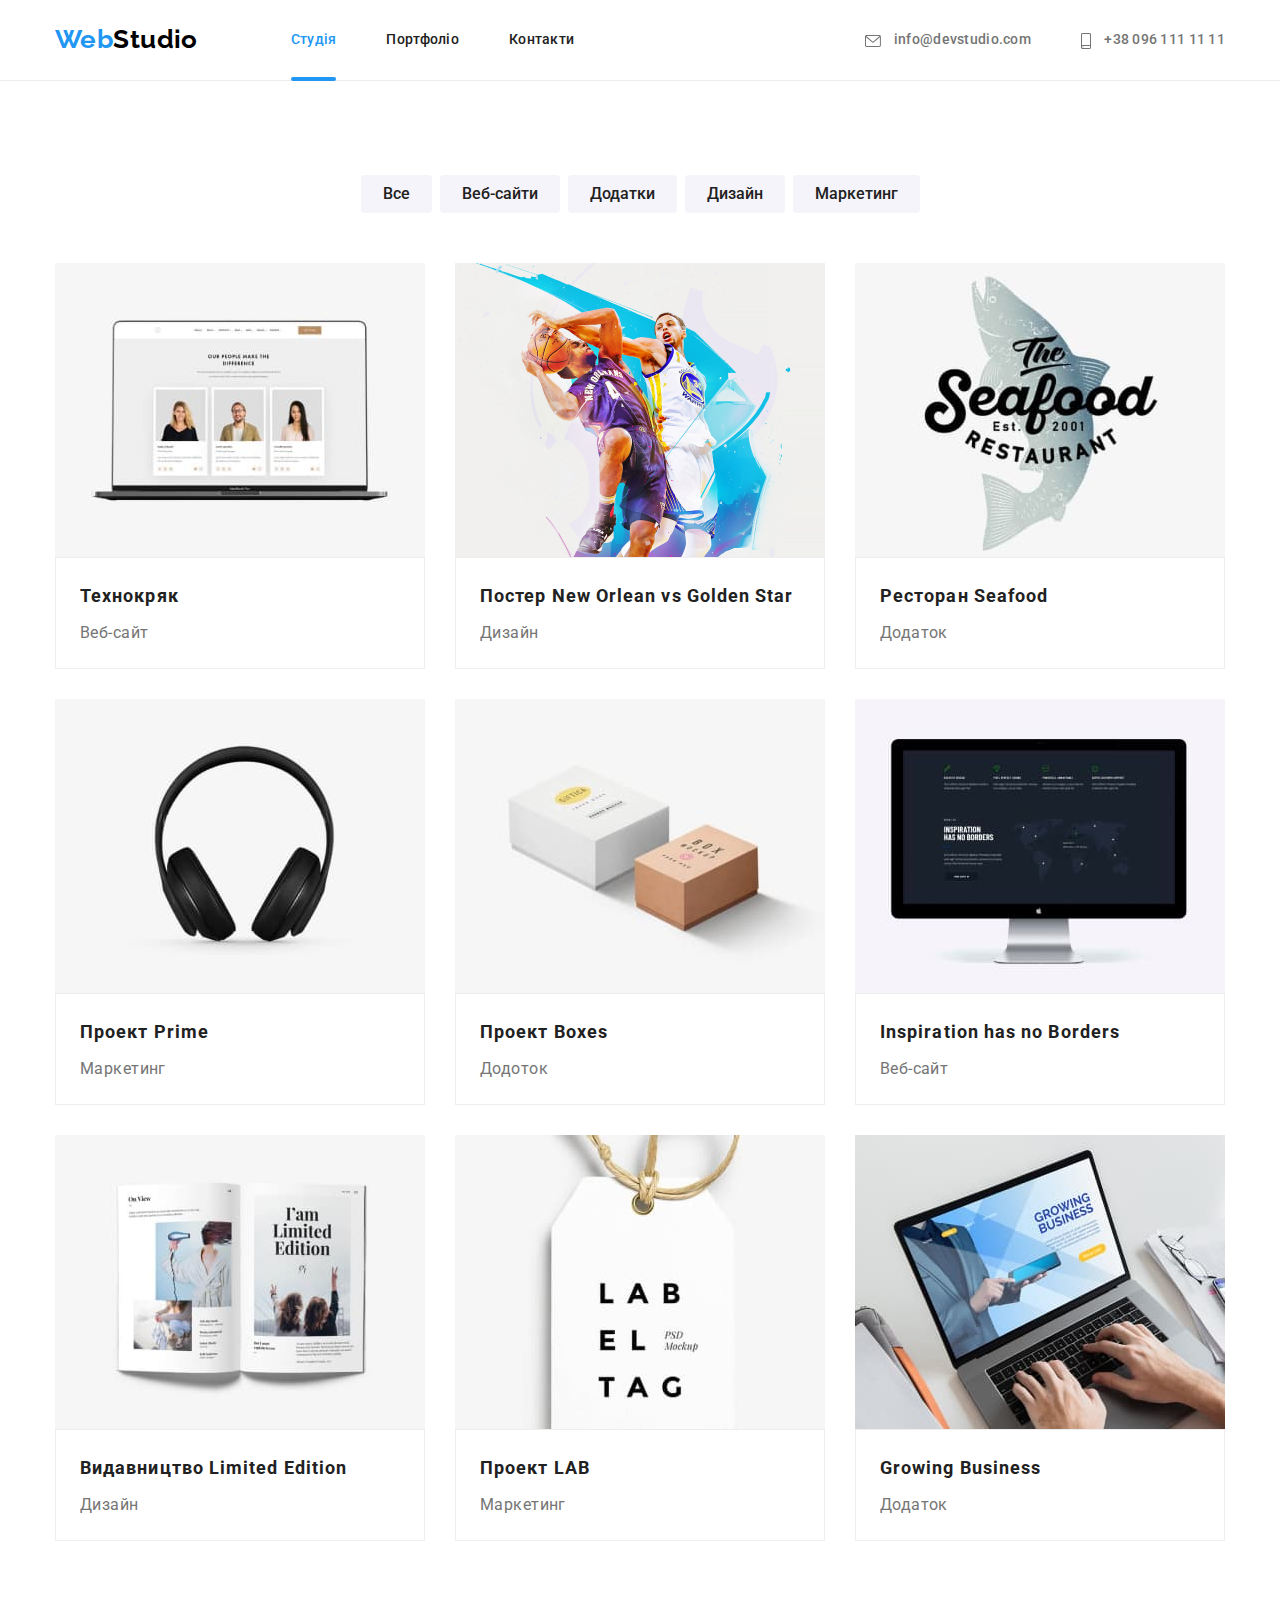
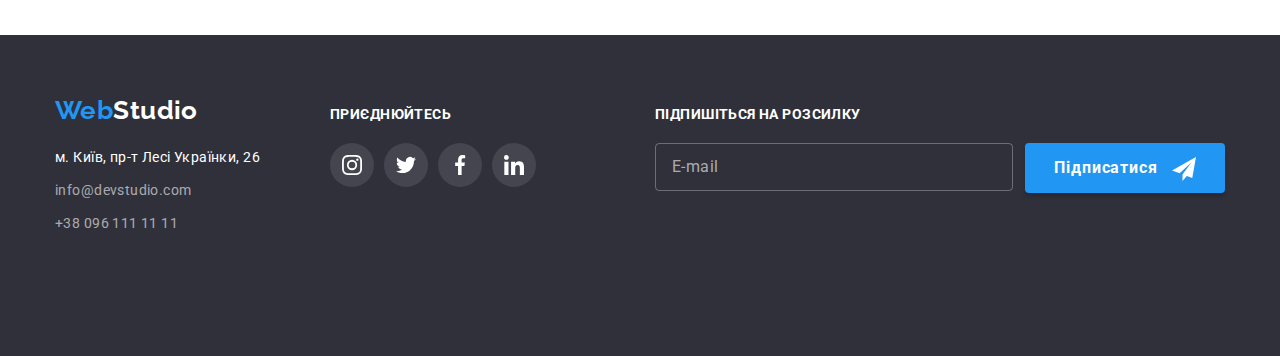
==== commit 28466a85: "menu-portfolio" ====
--- a/portfolio.html
+++ b/portfolio.html
@@ -25,14 +25,12 @@
         <nav>
           <ul class="list site-nav">
             <li class="site-nav__item">
-              <a href="./index.html" class="link site-nav__link">Студія</a>
+              <a href="./index.html" class="link site-nav__link site-nav__link--current">Студія</a>
             </li>
             <li class="site-nav__item">
-              <a href="./portfolio.html" class="link site-nav__link site-nav__link--current"
-                >Портфоліо</a
-              >
-            </li>
-            <li class="site-nav__item"><a href="" class="link site-nav__link">Контакти</a></li>
+              <a href="./portfolio.html" class="link site-nav__link">Портфоліо</a>
+            </li>
+            <li class="site-nav__item"><a href="#" class="link site-nav__link">Контакти</a></li>
           </ul>
         </nav>
         <ul class="list contact">
@@ -53,6 +51,56 @@
             >
           </li>
         </ul>
+        <button
+          type="button"
+          class="menu-button"
+          aria-expanded="false"
+          aria-controls="menu-container"
+          data-menu-button
+        >
+          <svg
+            class="menu-button__icon"
+            width="40"
+            height="40"
+            aria-label="Переключатель мобільного меню"
+          >
+            <use class="icon-close" href="./images/icons.svg#icon-m-close"></use>
+            <use class="icon-menu" href="./images/icons.svg#icon-menu"></use>
+          </svg>
+        </button>
+        <div class="menu-container" id="menu-container" data-menu>
+          <ul class="list menu-nav">
+            <li class="menu-nav__item">
+              <a class="link menu-nav__link menu-nav__link--current" href="">Студія</a>
+            </li>
+            <li class="menu-nav__item"><a class="link menu-nav__link" href="">Портфоліо</a></li>
+            <li class="menu-nav__item"><a class="link menu-nav__link" href="">Контакти</a></li>
+          </ul>
+          <ul class="list menu-contacts">
+            <li class="menu-contacts__item">
+              <a class="link menu-contacts__tel" href="tel:+380961111111">+38 096 111 11 11</a>
+            </li>
+            <li class="menu-contacts__item">
+              <a class="link menu-contacts__mail" href="mailto:info@devstudio.com"
+                >info@devstudio.com</a
+              >
+            </li>
+          </ul>
+          <ul class="list menu-socials">
+            <li class="menu-socials__item">
+              <a class="link menu-social__link" href="#">Instagram</a>
+            </li>
+            <li class="menu-socials__item">
+              <a class="link menu-social__link" href="#">Twitter</a>
+            </li>
+            <li class="menu-socials__item">
+              <a class="link menu-social__link" href="#">Facebook</a>
+            </li>
+            <li class="menu-socials__item">
+              <a class="link menu-social__link" href="#">LinkedIn</a>
+            </li>
+          </ul>
+        </div>
       </div>
     </header>
     <!-- main -->
@@ -63,7 +111,7 @@
           <!-- filters -->
           <ul class="list filters">
             <li class="filters__item">
-              <button type="button" class="filters__button">Все</button>
+              <button type="button" class="filters__button active">Все</button>
             </li>
             <li class="filters__item">
               <button type="button" class="filters__button">Веб-сайти</button>
@@ -83,13 +131,31 @@
             <li class="product__item">
               <a class="link product__link" href="">
                 <div class="product__overlay">
-                  <img
-                    class="product__image"
-                    src="./images/portfolio/1.jpg"
-                    alt="ноутбук"
-                    width="370"
-                    height="294"
-                  />
+                  <picture>
+                    <source
+                      media="(min-width: 1200px)"
+                      srcset="images\portfolio\1_lg.jpg 1x, images\portfolio\1_lg@2x.jpg 2x"
+                      type="image/jpg"
+                    />
+                    <source
+                      media="(min-width: 768px)"
+                      srcset="images\portfolio\1_md.jpg 1x, images\portfolio\1_md@2x.jpg"
+                      type="image/jpg"
+                    />
+                    <source
+                      media="(max-width: 767px)"
+                      srcset="images\portfolio\1_sm.jpg 1x, images\portfolio\1_sm@2x.jpg"
+                      type="image/"
+                    />
+                    <img
+                      class="product__image"
+                      src="./images/portfolio/1_sm.jpg"
+                      alt="ноутбук"
+                      width="450"
+                      height="294"
+                      loading="lazy"
+                    />
+                  </picture>
                   <p class="product__content">
                     Ресурс пропонує комплексні пропозиції з різним рівнем функціоналу та сервісів.
                     Все це дозволить відвідувачу отримати вичерпні відомості про компанію або
@@ -105,13 +171,31 @@
             <li class="product__item">
               <a class="link product__link" href="">
                 <div class="product__overlay">
-                  <img
-                    class="product__image"
-                    src="./images/portfolio/2.jpg"
-                    alt="два баскетболісти"
-                    width="370"
-                    height="294"
-                  />
+                  <picture>
+                    <source
+                      media="(min-width: 1200px)"
+                      srcset="images\portfolio\2_lg.jpg 1x, images\portfolio\2_lg@2x.jpg 2x"
+                      type="image/jpg"
+                    />
+                    <source
+                      media="(min-width: 768px)"
+                      srcset="images\portfolio\2_md.jpg 1x, images\portfolio\2_md@2x.jpg"
+                      type="image/jpg"
+                    />
+                    <source
+                      media="(max-width: 767px)"
+                      srcset="images\portfolio\2_sm.jpg 1x, images\portfolio\2_sm@2x.jpg"
+                      type="image/"
+                    />
+                    <img
+                      class="product__image"
+                      src="./images/portfolio/2_sm.jpg"
+                      alt="два баскетболісти"
+                      width="450"
+                      height="294"
+                      loading="lazy"
+                    />
+                  </picture>
                   <p class="product__content">
                     Ресурс пропонує комплексні пропозиції з різним рівнем функціоналу та сервісів.
                     Все це дозволить відвідувачу отримати вичерпні відомості про компанію або
@@ -127,13 +211,31 @@
             <li class="product__item">
               <a class="link product__link" href="">
                 <div class="product__overlay">
-                  <img
-                    class="product__image"
-                    src="./images/portfolio/3.jpg"
-                    alt="логотип Ресторан Seafood"
-                    width="370"
-                    height="294"
-                  />
+                  <picture>
+                    <source
+                      media="(min-width: 1200px)"
+                      srcset="images\portfolio\3_lg.jpg 1x, images\portfolio\3_lg@2x.jpg 2x"
+                      type="image/jpg"
+                    />
+                    <source
+                      media="(min-width: 768px)"
+                      srcset="images\portfolio\3_md.jpg 1x, images\portfolio\3_md@2x.jpg"
+                      type="image/jpg"
+                    />
+                    <source
+                      media="(max-width: 767px)"
+                      srcset="images\portfolio\3_sm.jpg 1x, images\portfolio\3_sm@2x.jpg"
+                      type="image/"
+                    />
+                    <img
+                      class="product__image"
+                      src="./images/portfolio/3_sm.jpg"
+                      alt="логотип Ресторан Seafood"
+                      width="450"
+                      height="294"
+                      loading="lazy"
+                    />
+                  </picture>
                   <p class="product__content">
                     Ресурс пропонує комплексні пропозиції з різним рівнем функціоналу та сервісів.
                     Все це дозволить відвідувачу отримати вичерпні відомості про компанію або
@@ -149,13 +251,31 @@
             <li class="product__item">
               <a href="" class="link product__link">
                 <div class="product__overlay">
-                  <img
-                    class="product__image"
-                    src="./images/portfolio/4.jpg"
-                    alt="навушники"
-                    width="370"
-                    height="294"
-                  />
+                  <picture>
+                    <source
+                      media="(min-width: 1200px)"
+                      srcset="images\portfolio\4_lg.jpg 1x, images\portfolio\4_lg@2x.jpg 2x"
+                      type="image/jpg"
+                    />
+                    <source
+                      media="(min-width: 768px)"
+                      srcset="images\portfolio\4_md.jpg 1x, images\portfolio\4_md@2x.jpg"
+                      type="image/jpg"
+                    />
+                    <source
+                      media="(max-width: 767px)"
+                      srcset="images\portfolio\4_sm.jpg 1x, images\portfolio\4_sm@2x.jpg"
+                      type="image/"
+                    />
+                    <img
+                      class="product__image"
+                      src="./images/portfolio/4_sm.jpg"
+                      alt="навушники"
+                      width="450"
+                      height="294"
+                      loading="lazy"
+                    />
+                  </picture>
                   <p class="product__content">
                     Ресурс пропонує комплексні пропозиції з різним рівнем функціоналу та сервісів.
                     Все це дозволить відвідувачу отримати вичерпні відомості про компанію або
@@ -171,13 +291,31 @@
             <li class="product__item">
               <a href="" class="link product__link">
                 <div class="product__overlay">
-                  <img
-                    class="product__image"
-                    src="./images/portfolio/5.jpg"
-                    alt="дві коробки"
-                    width="370"
-                    height="294"
-                  />
+                  <picture>
+                    <source
+                      media="(min-width: 1200px)"
+                      srcset="images\portfolio\5_lg.jpg 1x, images\portfolio\5_lg@2x.jpg 2x"
+                      type="image/jpg"
+                    />
+                    <source
+                      media="(min-width: 768px)"
+                      srcset="images\portfolio\5_md.jpg 1x, images\portfolio\5_md@2x.jpg"
+                      type="image/jpg"
+                    />
+                    <source
+                      media="(max-width: 767px)"
+                      srcset="images\portfolio\5_sm.jpg 1x, images\portfolio\5_sm@2x.jpg"
+                      type="image/"
+                    />
+                    <img
+                      class="product__image"
+                      src="./images/portfolio/5_sm.jpg"
+                      alt="дві коробки"
+                      width="450"
+                      height="294"
+                      loading="lazy"
+                    />
+                  </picture>
                   <p class="product__content">
                     Ресурс пропонує комплексні пропозиції з різним рівнем функціоналу та сервісів.
                     Все це дозволить відвідувачу отримати вичерпні відомості про компанію або
@@ -193,13 +331,31 @@
             <li class="product__item">
               <a href="" class="link product__link">
                 <div class="product__overlay">
-                  <img
-                    class="product__image"
-                    src="./images/portfolio/6.jpg"
-                    alt="комп'ютер"
-                    width="370"
-                    height="294"
-                  />
+                  <picture>
+                    <source
+                      media="(min-width: 1200px)"
+                      srcset="images\portfolio\6_lg.jpg 1x, images\portfolio\6_lg@2x.jpg 2x"
+                      type="image/jpg"
+                    />
+                    <source
+                      media="(min-width: 768px)"
+                      srcset="images\portfolio\6_md.jpg 1x, images\portfolio\6_md@2x.jpg"
+                      type="image/jpg"
+                    />
+                    <source
+                      media="(max-width: 767px)"
+                      srcset="images\portfolio\6_sm.jpg 1x, images\portfolio\6_sm@2x.jpg"
+                      type="image/"
+                    />
+                    <img
+                      class="product__image"
+                      src="./images/portfolio/6_sm.jpg"
+                      alt="комп'ютер"
+                      width="450"
+                      height="294"
+                      loading="lazy"
+                    />
+                  </picture>
                   <p class="product__content">
                     Ресурс пропонує комплексні пропозиції з різним рівнем функціоналу та сервісів.
                     Все це дозволить відвідувачу отримати вичерпні відомості про компанію або
@@ -215,13 +371,31 @@
             <li class="product__item">
               <a href="" class="link product__link">
                 <div class="product__overlay">
-                  <img
-                    class="product__image"
-                    src="./images/portfolio/7.jpg"
-                    alt="журнал"
-                    width="370"
-                    height="294"
-                  />
+                  <picture>
+                    <source
+                      media="(min-width: 1200px)"
+                      srcset="images\portfolio\7_lg.jpg 1x, images\portfolio\7_lg@2x.jpg 2x"
+                      type="image/jpg"
+                    />
+                    <source
+                      media="(min-width: 768px)"
+                      srcset="images\portfolio\7_md.jpg 1x, images\portfolio\7_md@2x.jpg"
+                      type="image/jpg"
+                    />
+                    <source
+                      media="(max-width: 767px)"
+                      srcset="images\portfolio\7_sm.jpg 1x, images\portfolio\7_sm@2x.jpg"
+                      type="image/"
+                    />
+                    <img
+                      class="product__image"
+                      src="./images/portfolio/7_sm.jpg"
+                      alt="журнал"
+                      width="450"
+                      height="294"
+                      loading="lazy"
+                    />
+                  </picture>
                   <p class="product__content">
                     Ресурс пропонує комплексні пропозиції з різним рівнем функціоналу та сервісів.
                     Все це дозволить відвідувачу отримати вичерпні відомості про компанію або
@@ -237,13 +411,30 @@
             <li class="product__item">
               <a href="" class="link product__link">
                 <div class="product__overlay">
-                  <img
-                    class="product__image"
-                    src="./images/portfolio/8.jpg"
-                    alt="етикетка"
-                    width="370"
-                    height="294"
-                  />
+                  <picture>
+                    <source
+                      media="(min-width: 1200px)"
+                      srcset="images\portfolio\8_lg.jpg 1x, images\portfolio\8_lg@2x.jpg 2x"
+                      type="image/jpg"
+                    />
+                    <source
+                      media="(min-width: 768px)"
+                      srcset="images\portfolio\8_md.jpg 1x, images\portfolio\8_md@2x.jpg"
+                      type="image/jpg"
+                    />
+                    <source
+                      media="(max-width: 767px)"
+                      srcset="images\portfolio\8_sm.jpg 1x, images\portfolio\8_sm@2x.jpg"
+                      type="image/"
+                    />
+                    <img
+                      class="product__image"
+                      src="./images/portfolio/8_sm.jpg"
+                      alt="етикетка"
+                      width="450"
+                      height="294"
+                    />
+                  </picture>
                   <p class="product__content">
                     Ресурс пропонує комплексні пропозиції з різним рівнем функціоналу та сервісів.
                     Все це дозволить відвідувачу отримати вичерпні відомості про компанію або
@@ -259,13 +450,31 @@
             <li class="product__item">
               <a href="" class="link product__link">
                 <div class="product__overlay">
-                  <img
-                    class="product__image"
-                    src="./images/portfolio/9.jpg"
-                    alt="ноутбук"
-                    width="370"
-                    height="294"
-                  />
+                  <picture>
+                    <source
+                      media="(min-width: 1200px)"
+                      srcset="images\portfolio\9_lg.jpg 1x, images\portfolio\9_lg@2x.jpg 2x"
+                      type="image/jpg"
+                    />
+                    <source
+                      media="(min-width: 768px)"
+                      srcset="images\portfolio\9_md.jpg 1x, images\portfolio\9_md@2x.jpg"
+                      type="image/jpg"
+                    />
+                    <source
+                      media="(max-width: 767px)"
+                      srcset="images\portfolio\9_sm.jpg 1x, images\portfolio\9_sm@2x.jpg"
+                      type="image/"
+                    />
+                    <img
+                      class="product__image"
+                      src="./images/portfolio/9_sm.jpg"
+                      alt="ноутбук"
+                      width="450"
+                      height="294"
+                      loading="lazy"
+                    />
+                  </picture>
                   <p class="product__content">
                     Ресурс пропонує комплексні пропозиції з різним рівнем функціоналу та сервісів.
                     Все це дозволить відвідувачу отримати вичерпні відомості про компанію або
@@ -368,5 +577,6 @@
         </div>
       </div>
     </footer>
+    <script src="./js/mobile-menu.js"></script>
   </body>
 </html>
--- a/css/main.min.css
+++ b/css/main.min.css
@@ -1,2 +1,2 @@
-:root{--primary-text-color: #757575;--title-text-color: #212121;--accent-color: #2196f3;--primary-white-color: #ffffff}.visually-hidden{position:absolute;white-space:nowrap;width:1px;height:1px;overflow:hidden;border:0;padding:0;clip:rect(0 0 0 0);clip-path:inset(50%);margin:-1px}body{background-color:var(--primary-white-color);color:var(--primary-text-color);font-size:14px;font-family:Roboto,sans-serif;letter-spacing:0.03em}.section-title{margin-top:0;margin-bottom:30px;color:var(--title-text-color);font-weight:700;font-size:28px;line-height:1.17;text-align:center}@media screen and (min-width: 1200px){.section-title{font-size:36px;margin-bottom:50px}}.section{padding-top:60px;padding-bottom:60px}@media screen and (min-width: 1200px){.section{padding-top:94px;padding-bottom:94px}}h1,h2,h3,h4,h5,h6,p{margin-top:0;margin-bottom:0}.list{padding:0;margin:0;list-style:none}.link{text-decoration:none;color:currentColor}img{display:block;max-width:100%;height:auto}.container{padding-left:15px;padding-right:15px;margin-left:auto;margin-right:auto}@media screen and (min-width: 480px){.container{width:480px}}@media screen and (min-width: 768px){.container{width:768px}}@media screen and (min-width: 1200px){.container{width:1200px}}.logo{padding-top:15px;padding-bottom:15px;color:#000000;font-family:Raleway,sans-serif;font-weight:700;font-size:26px;line-height:1.2}.logo--accent{color:var(--accent-color)}@media screen and (min-width: 768px){.header__logo{margin-right:88px}}@media screen and (min-width: 1200px){.header__logo{margin-right:93px}}.footer__logo{display:block;text-align:center;margin-bottom:20px;color:var(--primary-white-color);line-height:1.19}@media screen and (min-width: 1200px){.footer__logo{text-align:left}}.site-nav{display:flex}@media screen and (max-width: 767.98px){.site-nav{display:none}}.site-nav__item:not(:last-child){margin-right:50px}.site-nav__link--current{position:relative}.site-nav__link--current::after{position:absolute;bottom:-1px;left:0;content:'';width:100%;height:4px;border-radius:2px;background-color:var(--accent-color)}.site-nav__link{display:block;padding-top:32px;padding-bottom:32px;color:var(--title-text-color);font-weight:500;line-height:1.14;letter-spacing:0.02em;transition:color 250ms cubic-bezier(0.4, 0, 0.2, 1)}.site-nav__link:hover,.site-nav__link:focus{color:var(--accent-color)}.site-nav__link--current{color:var(--accent-color)}.contact{display:flex;margin-left:auto}@media screen and (max-width: 767.98px){.contact{display:none}}@media screen and (min-width: 768px) and (max-width: 1199.98px){.contact{flex-direction:column;align-items:flex-start}}@media screen and (min-width: 1200px){.contact__item+.contact__item{margin-left:50px}}.contact__link{color:var(--primary-text-color);font-weight:500;line-height:1.14;letter-spacing:0.02em;transition:color 250ms cubic-bezier(0.4, 0, 0.2, 1)}.contact__link:hover,.contact__link:focus{color:var(--accent-color)}.contact__link:hover:hover .contact__icon,.contact__link:hover:focus .contact__icon,.contact__link:focus:hover .contact__icon,.contact__link:focus:focus .contact__icon{fill:var(--accent-color)}.contact__icon{fill:#757575;margin-right:10px;vertical-align:middle;transition:fill 250ms cubic-bezier(0.4, 0, 0.2, 1)}.menu-button{position:relative;z-index:10;display:flex;justify-content:center;align-items:center;width:40px;height:40px;padding:0;border:none;background-color:transparent;cursor:pointer}.menu-button:hover .menu-button__icon,.menu-button:focus .menu-button__icon{fill:var(--accent-color)}@media screen and (min-width: 768px){.menu-button{display:none}}.menu-button__icon{fill:var(--title-text-color)}.menu-button .icon-close{display:none}.menu-button.is-open .icon-close{display:block}.menu-button.is-open .icon-menu{display:none}.menu-container{display:none;position:fixed;top:0;left:0;width:100%;height:100%;background-color:#ffffff;padding:48px 40px}.menu-container.is-open{display:flex;flex-direction:column}.menu-nav__link{font-weight:500;font-size:40px;line-height:1.18;letter-spacing:0.02em;color:var(--title-text-color)}.menu-nav__link--current{color:var(--accent-color)}.menu-contacts{margin-top:auto}.menu-contacts__tel{font-weight:500;font-size:34px;line-height:1.18;letter-spacing:0.02em;color:var(--accent-color)}@media screen and (max-width: 479.98px){.menu-contacts__tel{font-size:24px}}.menu-contacts__mail{font-weight:500;font-size:24px;line-height:28px;letter-spacing:0.02em;color:var(--primary-text-color)}.menu-socials{display:flex;justify-content:center;align-items:center}.menu-social__link{font-weight:500;font-size:18px;line-height:1.22;letter-spacing:0.02em;color:var(--accent-color)}.menu-socials__item:not(:last-child) .menu-social__link{border-right:1px solid rgba(33,33,33,0.2);padding-right:10px}.menu-socials__item:not(:last-child){margin-right:10px}.button{padding:0;min-width:200px;height:50px;color:#ffffff;background-color:var(--accent-color);border:none;box-shadow:0px 4px 4px rgba(0,0,0,0.15);border-radius:4px;font-weight:700;font-size:16px;line-height:1.88;letter-spacing:0.06em;font-family:inherit;outline:transparent;cursor:pointer;transition:background-color 250ms cubic-bezier(0.4, 0, 0.2, 1)}.button:hover,.button:focus{background-color:#188ce8}.hero__btn{padding:10px 32px}.footer__btn{padding:10px 28px}.button__icon{fill:#ffffff;vertical-align:middle;margin-left:9px}.address{text-align:center;margin-bottom:60px}@media screen and (min-width: 1200px){.address{text-align:left}}.address__location{font-style:normal;color:#ffffff;line-height:1.71}.address__item:not(:last-child){margin-bottom:8px}@media screen and (min-width: 1200px){.address__item:not(:last-child){margin-bottom:9px}}.address__link{color:rgba(255,255,255,0.6);font-style:normal;line-height:1.71}.address__link:hover,.address__link:focus{color:var(--accent-color)}.social-media{width:206px;text-align:center;margin:0 auto;margin-bottom:60px}@media screen and (min-width: 768px){.social-media{margin-left:165px}}@media screen and (min-width: 1200px){.social-media{margin-left:70px;text-align:left}}.social__title{font-weight:700;line-height:1.14;text-transform:uppercase;color:#ffffff;display:block;margin-bottom:20px}.socials{display:flex}.socials__link{display:flex;background-color:rgba(255,255,255,0.1);height:44px;width:44px;border-radius:50%;justify-content:center;align-items:center;cursor:pointer;transition:background-color 250ms cubic-bezier(0.4, 0, 0.2, 1)}.socials__link:hover,.socials__link:focus{background-color:var(--accent-color)}.socials__item:not(:last-child){margin-right:10px}.socials__icon{fill:#ffffff}.form{text-align:center}@media screen and (min-width: 768px){.form{width:450px}}@media screen and (min-width: 1200px){.form{width:570px;margin-left:auto;text-align:left}}@media screen and (min-width: 1200px){.footer-form{display:flex}}.footer-form__input{width:100%;color:#ffffff;background-color:inherit;border:1px solid rgba(255,255,255,0.3);border-radius:4px;margin-bottom:20px;padding:15px 16px;outline:transparent}.footer-form__input::placeholder{font-size:16px;line-height:1.25;letter-spacing:0.03em;color:rgba(255,255,255,0.6)}@media screen and (min-width: 1200px){.footer-form__input{width:358px;margin-right:12px}}.filters{display:flex}@media screen and (max-width: 767.98px){.filters{flex-wrap:wrap;justify-content:flex-start;margin-bottom:40px}}@media screen and (min-width: 768px){.filters{justify-content:center;margin-bottom:50px}}@media screen and (max-width: 767.98px){.filters__item{margin-bottom:15px}}.filters__item:not(:last-child){margin-right:8px}.filters__button{border:none;border-radius:4px;padding:6px 22px;color:var(--title-text-color);background-color:#f5f4fa;font-weight:500;font-size:16px;line-height:1.62;text-align:center;font-family:inherit;transition:color 250ms cubic-bezier(0.4, 0, 0.2, 1),background-color 250ms cubic-bezier(0.4, 0, 0.2, 1),box-shadow 250ms cubic-bezier(0.4, 0, 0.2, 1)}.filters__button:hover,.filters__button:focus{color:#ffffff;background-color:#2196f3;box-shadow:0px 4px 4px rgba(0,0,0,0.25)}.filters__button--active{background-color:#2196f3;color:#ffffff}.backdrop{position:fixed;z-index:100;top:0;left:0;width:100%;height:100%;background-color:rgba(0,0,0,0.2);overflow-y:scroll;opacity:1;visibility:visible;pointer-events:initial;transition-property:opacity, visibility;transition-duration:250ms;transition-timing-function:cubic-bezier(0.4, 0, 0.2, 1);transition-delay:0s}.backdrop.is-hidden{opacity:0;visibility:hidden;pointer-events:none}.modal{position:absolute;top:50%;left:50%;transform:translate(-50%, -50%);width:100%;max-width:450px;padding:40px;background-color:#ffffff;border-radius:4px;box-shadow:0px 1px 3px rgba(0,0,0,0.12),0px 1px 1px rgba(0,0,0,0.14),0px 2px 1px rgba(0,0,0,0.2)}@media screen and (max-width: 479.98px){.modal{width:90%}}@media screen and (min-width: 1200px){.modal{max-width:528px}}.modal__close-btn{position:absolute;display:flex;justify-content:center;align-items:center;position:absolute;top:8px;right:8px;width:30px;height:30px;border:1px solid rgba(0,0,0,0.1);border-radius:50%;background-color:#fff}.modal__close-btn:hover .modal__close-icon,.modal__close-btn:focus .modal__close-icon{fill:var(--accent-color)}.modal__close-icon{fill:#000000;transition:fill 250ms cubic-bezier(0.4, 0, 0.2, 1)}.modal__title{display:block;text-align:center;margin-bottom:12px;font-weight:700;font-size:20px;line-height:1.15;text-align:center;color:var(--title-text-color)}.modal-form__label{position:relative;display:flex;flex-direction:column;margin-bottom:10px;transition:fill 250ms cubic-bezier(0.4, 0, 0.2, 1)}.modal-form__label:last-of-type{margin-bottom:20px}.modal-form__label:hover .modal-form__input,.modal-form__label:hover .modal-form__coment{border-color:var(--accent-color)}.modal-form__label:focus-within .modal-form__input,.modal-form__label:focus-within .modal-form__coment{border-color:var(--accent-color)}.modal-form__label:focus-within>.modal-form__icon{fill:var(--accent-color)}.modal-form__text{font-size:12px;line-height:1.17;letter-spacing:0.01em}.modal-form__input{width:100%;padding:11px;padding-left:42px;margin-top:4px;border:1px solid rgba(33,33,33,0.2);border-radius:4px;outline:transparent;transition:border-color 250ms cubic-bezier(0.4, 0, 0.2, 1)}.modal-form__icon{position:absolute;left:12px;top:50%;fill:var(--title-text-color)}.modal-form__coment{display:block;width:100%;height:120px;border:1px solid rgba(33,33,33,0.2);border-radius:4px;resize:none;margin-top:4px;padding:12px 16px;outline:transparent;transition:border-color 250ms cubic-bezier(0.4, 0, 0.2, 1)}.modal-form__coment::placeholder{font-size:12px;line-height:1.17;letter-spacing:0.01em;color:rgba(117,117,117,0.5)}.modal-form__agreement{display:flex;align-items:center;justify-content:center;margin-bottom:30px}.modal-form__agreement-checkbox{display:flex;align-items:center;justify-content:center;width:16px;height:15px;outline:2px solid var(--title-text-color);outline-offset:-2px;border-radius:2px;fill:transparent;transition:background-color 250ms cubic-bezier(0.4, 0, 0.2, 1),outline-color 250ms cubic-bezier(0.4, 0, 0.2, 1),fill 250ms cubic-bezier(0.4, 0, 0.2, 1)}.modal-form__checkbox:checked+.modal-form__agreement-checkbox{fill:#ffffff;background-color:var(--accent-color);outline-color:var(--accent-color)}.modal-form__checkbox:focus+.modal-form__agreement-checkbox{outline-color:var(--accent-color)}.modal-form__agreement-text{margin-left:7px;line-height:1.71;text-align:center}.modal-form__agreement-link{color:var(--accent-color);text-decoration-line:underline}.modal-form__btn{display:block;margin:0 auto}.header{position:relative;border-bottom:1px solid #ececec}.header__container{display:flex;align-items:center}@media screen and (max-width: 767.98px){.header__container{justify-content:space-between}}.hero-title{max-width:350px;margin-top:0;margin-right:auto;margin-bottom:30px;margin-left:auto;color:#ffffff;font-weight:900;font-size:26px;line-height:1.62;letter-spacing:0.06em;text-transform:uppercase}@media screen and (min-width: 1200px){.hero-title{max-width:596px;font-size:44px;line-height:1.36}}.hero{padding-top:118px;padding-bottom:118px;max-height:400px;text-align:center;width:100%;max-width:1600px;margin-left:auto;margin-right:auto;background-color:#c4c4c4;background-image:linear-gradient(to right, rgba(47,48,58,0.4), rgba(47,48,58,0.4)),url("../images/hero/hero_sm.jpg");background-repeat:no-repeat;background-position:center;background-size:cover}@media (min-device-pixel-ratio: 2), (-webkit-min-device-pixel-ratio: 2), (min-resolution: 192dpi), (min-resolution: 2dppx){.hero{background-image:linear-gradient(to right, rgba(47,48,58,0.4), rgba(47,48,58,0.4)),url("../images/hero/hero_sm@2x.jpg")}}@media screen and (min-width: 768px){.hero{background-image:linear-gradient(to right, rgba(47,48,58,0.4), rgba(47,48,58,0.4)),url("../images/hero/hero_md.jpg")}}@media (min-device-pixel-ratio: 2), (-webkit-min-device-pixel-ratio: 2), (min-resolution: 192dpi), (min-resolution: 2dppx){.hero{background-image:linear-gradient(to right, rgba(47,48,58,0.4), rgba(47,48,58,0.4)),url("../images/hero/hero_md@2x.jpg")}}@media screen and (min-width: 1200px){.hero{padding-top:200px;padding-bottom:200px;max-height:600px;background-image:linear-gradient(to right, rgba(47,48,58,0.4), rgba(47,48,58,0.4)),url("../images/hero/hero_lg.jpg")}}@media (min-device-pixel-ratio: 2), (-webkit-min-device-pixel-ratio: 2), (min-resolution: 192dpi), (min-resolution: 2dppx){.hero{background-image:linear-gradient(to right, rgba(47,48,58,0.4), rgba(47,48,58,0.4)),url("../images/hero/hero_lg@2x.jpg")}}@media screen and (min-width: 768px){.specifics-list{display:flex;flex-wrap:wrap;margin:-15px}}@media screen and (max-width: 767.98px){.specifics-list__item{margin-bottom:30px}}@media screen and (min-width: 768px){.specifics-list__item{flex-basis:calc((100% - 60px) / 2);margin:15px}}@media screen and (min-width: 1200px){.specifics-list__item{flex-basis:calc((100% - 120px) / 4)}}.specifics-list__title{margin-top:0;margin-bottom:10px;color:var(--title-text-color);line-height:1.14;text-transform:uppercase}@media screen and (max-width: 767.98px){.specifics-list__title{text-align:center}}.specifics-list__text{line-height:1.71}.specifics-list__icon{text-align:center;background-color:#f5f4fa;margin-bottom:30px;height:120px}@media screen and (min-width: 768px){.specifics-list__icon{display:flex;justify-content:center;align-items:center}}@media screen and (max-width: 1199.98px){.work{display:none}}.work{padding-top:0;padding-bottom:94px}.work-list{display:flex}.work-list__item{position:relative}.work-list__item:not(:last-child){margin-right:30px}.work-list__text{position:absolute;left:0;bottom:0;width:100%;min-height:70px;display:flex;justify-content:center;align-items:center;font-weight:700;font-size:14px;line-height:1.14;text-transform:uppercase;color:#ffffff;background-color:rgba(47,48,58,0.8)}.team{background-color:#f5f4fa}@media screen and (min-width: 768px){.team-list{display:flex;flex-wrap:wrap;margin:-15px}}.team-list__item{background:#ffffff;box-shadow:0px 1px 3px rgba(0,0,0,0.12),0px 1px 1px rgba(0,0,0,0.14),0px 2px 1px rgba(0,0,0,0.2);border-radius:0px 0px 4px 4px}@media screen and (max-width: 767.98px){.team-list__item{margin-bottom:30px}}@media screen and (min-width: 768px){.team-list__item{flex-basis:calc((100% - 60px) / 2);margin:15px}}@media screen and (min-width: 1200px){.team-list__item{flex-basis:calc((100% - 120px) / 4)}}.team__image{object-position:center}.team__name{margin-top:0;margin-bottom:10px;color:var(--title-text-color);font-weight:500;font-size:16px;line-height:1.19;text-align:center}.team__position{font-size:16px;line-height:1.19;text-align:center}.team__members{padding-top:30px;padding-right:15px;padding-bottom:30px;padding-left:15px}.team-socials{margin-top:16px;display:flex;justify-content:center}.team-socials__item:not(:last-child){margin-right:10px}.team-socials__link{display:flex;justify-content:center;align-items:center;width:44px;height:44px;border-radius:50%;color:#afb1b8;cursor:pointer;transition:background-color 250ms cubic-bezier(0.4, 0, 0.2, 1),color 250ms cubic-bezier(0.4, 0, 0.2, 1)}.team-socials__link:hover,.team-socials__link:focus{background-color:var(--accent-color);color:#ffffff}.team-socials__icon{fill:currentColor}.clients{display:flex;flex-wrap:wrap;margin:-15px;justify-content:center;align-items:center}.clients__item{margin:15px;flex-basis:calc((100% - 60px) / 2)}@media screen and (min-width: 768px){.clients__item{flex-basis:calc((100% - 90px) / 3)}}@media screen and (min-width: 1200px){.clients__item{flex-basis:calc((100% - 180px) / 6)}}.clients__link{display:flex;justify-content:center;align-items:center;border:1px solid #afb1b8;border-radius:4px;height:92px;cursor:pointer;transition:border-color 250ms cubic-bezier(0.4, 0, 0.2, 1)}.clients__link:hover,.clients__link:focus{border-color:var(--accent-color)}.clients__link:hover .clients__icon,.clients__link:focus .clients__icon{fill:#2196f3}@media screen and (min-width: 480px){.clients__link{width:210px}}@media screen and (min-width: 768px){.clients__link{width:226px}}@media screen and (min-width: 1200px){.clients__link{width:170px}}.clients__icon{fill:#afb1b8;transition:fill 250ms cubic-bezier(0.4, 0, 0.2, 1)}.footer{padding-top:60px;padding-bottom:60px;background-color:#2f303a}@media screen and (min-width: 768px){.footer__container{display:flex;flex-wrap:wrap;justify-content:center;align-items:center}}@media screen and (min-width: 1200px){.footer__container{align-items:baseline}}@media screen and (min-width: 768px) and (max-width: 1199.98px){.footer-left-site{margin-left:76px}}@media screen and (min-width: 768px){.product{display:flex;flex-wrap:wrap;margin:-15px}}@media screen and (max-width: 767.98px){.product__item{max-width:450px;width:100%;margin-bottom:30px}}@media screen and (min-width: 768px){.product__item{width:354px;margin:15px;flex-basis:calc((100% - 60px) / 2)}}@media screen and (min-width: 1200px){.product__item{width:370px;flex-basis:calc((100% - 90px) / 3)}}.product__link{display:block;width:370px;transition:box-shadow 250ms cubic-bezier(0.4, 0, 0.2, 1)}.product__link:hover,.product__link:focus{box-shadow:0px 1px 1px rgba(0,0,0,0.12),0px 4px 4px rgba(0,0,0,0.06),1px 4px 6px rgba(0,0,0,0.16)}.product__link:hover .product__content,.product__link:focus .product__content{transform:translateY(0)}.product__title{margin-bottom:4px;color:var(--title-text-color);font-size:18px;line-height:2;letter-spacing:0.06em}.product__text{color:var(--primary-text-color);font-size:16px;line-height:30px}.product__image{display:block}.product__meta{padding:20px 24px;background:#ffffff;border:1px solid #eeeeee}.product__overlay{position:relative;overflow:hidden}.product__content{position:absolute;top:0;left:0;transform:translateY(100%);padding:63px 24px;width:100%;height:100%;font-size:18px;line-height:1.55;color:#ffffff;background-color:rgba(33,150,243,0.9);transition:transform 250ms cubic-bezier(0.4, 0, 0.2, 1),opasity 250ms cubic-bezier(0.4, 0, 0.2, 1)}
+:root{--primary-text-color: #757575;--title-text-color: #212121;--accent-color: #2196f3;--primary-white-color: #ffffff}.visually-hidden{position:absolute;white-space:nowrap;width:1px;height:1px;overflow:hidden;border:0;padding:0;clip:rect(0 0 0 0);clip-path:inset(50%);margin:-1px}body{background-color:var(--primary-white-color);color:var(--primary-text-color);font-size:14px;font-family:Roboto,sans-serif;letter-spacing:0.03em}.section-title{margin-top:0;margin-bottom:30px;color:var(--title-text-color);font-weight:700;font-size:28px;line-height:1.17;text-align:center}@media screen and (min-width: 1200px){.section-title{font-size:36px;margin-bottom:50px}}.section{padding-top:60px;padding-bottom:60px}@media screen and (min-width: 1200px){.section{padding-top:94px;padding-bottom:94px}}h1,h2,h3,h4,h5,h6,p{margin-top:0;margin-bottom:0}.list{padding:0;margin:0;list-style:none}.link{text-decoration:none;color:currentColor}img{display:block;max-width:100%;height:auto}.container{padding-left:15px;padding-right:15px;margin-left:auto;margin-right:auto}@media screen and (min-width: 480px){.container{width:480px}}@media screen and (min-width: 768px){.container{width:768px}}@media screen and (min-width: 1200px){.container{width:1200px}}.logo{color:#000000;font-family:Raleway,sans-serif;font-weight:700;font-size:26px;line-height:1.2}@media screen and (max-width: 767.98px){.logo{padding-top:15px;padding-bottom:15px}}.logo--accent{color:var(--accent-color)}@media screen and (min-width: 768px){.header__logo{margin-right:88px}}@media screen and (min-width: 1200px){.header__logo{margin-right:93px}}.footer__logo{display:block;text-align:center;margin-bottom:20px;color:var(--primary-white-color);line-height:1.19}@media screen and (min-width: 1200px){.footer__logo{text-align:left}}.site-nav{display:flex}@media screen and (max-width: 767.98px){.site-nav{display:none}}.site-nav__item:not(:last-child){margin-right:50px}.site-nav__link--current{position:relative}.site-nav__link--current::after{position:absolute;bottom:-1px;left:0;content:'';width:100%;height:4px;border-radius:2px;background-color:var(--accent-color)}.site-nav__link{display:block;padding-top:32px;padding-bottom:32px;color:var(--title-text-color);font-weight:500;line-height:1.14;letter-spacing:0.02em;transition:color 250ms cubic-bezier(0.4, 0, 0.2, 1)}.site-nav__link:hover,.site-nav__link:focus{color:var(--accent-color)}.site-nav__link--current{color:var(--accent-color)}.contact{display:flex;margin-left:auto}@media screen and (max-width: 767.98px){.contact{display:none}}@media screen and (min-width: 768px) and (max-width: 1199.98px){.contact{flex-direction:column;align-items:flex-start}}@media screen and (min-width: 1200px){.contact__item+.contact__item{margin-left:50px}}.contact__link{color:var(--primary-text-color);font-weight:500;line-height:1.14;letter-spacing:0.02em;transition:color 250ms cubic-bezier(0.4, 0, 0.2, 1)}.contact__link:hover,.contact__link:focus{color:var(--accent-color)}.contact__link:hover:hover .contact__icon,.contact__link:hover:focus .contact__icon,.contact__link:focus:hover .contact__icon,.contact__link:focus:focus .contact__icon{fill:var(--accent-color)}.contact__icon{fill:#757575;margin-right:10px;vertical-align:middle;transition:fill 250ms cubic-bezier(0.4, 0, 0.2, 1)}.menu-button{position:relative;z-index:10;display:flex;justify-content:center;align-items:center;width:40px;height:40px;padding:0;border:none;background-color:transparent;cursor:pointer}.menu-button:hover .menu-button__icon,.menu-button:focus .menu-button__icon{fill:var(--accent-color)}@media screen and (min-width: 768px){.menu-button{display:none}}.menu-button__icon{fill:var(--title-text-color)}.menu-button .icon-close{display:none}.menu-button.is-open .icon-close{display:block}.menu-button.is-open .icon-menu{display:none}.menu-container{display:none;z-index:1;position:fixed;top:0;left:0;width:100%;height:100%;background-color:#ffffff;padding:48px 40px}.menu-container.is-open{display:flex;flex-direction:column}.menu-nav__item:not(:last-child){margin-bottom:32px}.menu-nav__link{font-weight:500;font-size:40px;line-height:1.18;letter-spacing:0.02em;color:var(--title-text-color)}.menu-nav__link--current{color:var(--accent-color)}.menu-contacts{margin-top:auto;margin-bottom:64px}.menu-contacts__item:not(:last-child){margin-bottom:32px}.menu-contacts__tel{font-weight:500;font-size:34px;line-height:1.18;letter-spacing:0.02em;color:var(--accent-color)}@media screen and (max-width: 479.98px){.menu-contacts__tel{font-size:24px}}.menu-contacts__mail{font-weight:500;font-size:24px;line-height:28px;letter-spacing:0.02em;color:var(--primary-text-color)}.menu-socials{display:flex}@media screen and (max-width: 479.98px){.menu-socials{flex-wrap:wrap;margin:-5px}}.menu-social__link{font-weight:500;font-size:18px;line-height:1.22;letter-spacing:0.02em;color:var(--accent-color)}.menu-socials__item:not(:last-child) .menu-social__link{border-right:1px solid rgba(33,33,33,0.2);padding-right:10px}.menu-socials__item{margin:5px}.button{padding:0;min-width:200px;height:50px;color:#ffffff;background-color:var(--accent-color);border:none;box-shadow:0px 4px 4px rgba(0,0,0,0.15);border-radius:4px;font-weight:700;font-size:16px;line-height:1.88;letter-spacing:0.06em;font-family:inherit;outline:transparent;cursor:pointer;transition:background-color 250ms cubic-bezier(0.4, 0, 0.2, 1)}.button:hover,.button:focus{background-color:#188ce8}.hero__btn{padding:10px 32px}.footer__btn{padding:10px 28px}.button__icon{fill:#ffffff;vertical-align:middle;margin-left:9px}.address{text-align:center;margin-bottom:60px}@media screen and (min-width: 1200px){.address{text-align:left}}.address__location{font-style:normal;color:#ffffff;line-height:1.71}.address__item:not(:last-child){margin-bottom:8px}@media screen and (min-width: 1200px){.address__item:not(:last-child){margin-bottom:9px}}.address__link{color:rgba(255,255,255,0.6);font-style:normal;line-height:1.71}.address__link:hover,.address__link:focus{color:var(--accent-color)}.social-media{width:206px;text-align:center;margin:0 auto;margin-bottom:60px}@media screen and (min-width: 768px){.social-media{margin-left:165px}}@media screen and (min-width: 1200px){.social-media{margin-left:70px;text-align:left}}.social__title{font-weight:700;line-height:1.14;text-transform:uppercase;color:#ffffff;display:block;margin-bottom:20px}.socials{display:flex}.socials__link{display:flex;background-color:rgba(255,255,255,0.1);height:44px;width:44px;border-radius:50%;justify-content:center;align-items:center;cursor:pointer;transition:background-color 250ms cubic-bezier(0.4, 0, 0.2, 1)}.socials__link:hover,.socials__link:focus{background-color:var(--accent-color)}.socials__item:not(:last-child){margin-right:10px}.socials__icon{fill:#ffffff}.form{text-align:center}@media screen and (min-width: 768px){.form{width:450px}}@media screen and (min-width: 1200px){.form{width:570px;margin-left:auto;text-align:left}}@media screen and (min-width: 1200px){.footer-form{display:flex}}.footer-form__input{width:100%;color:#ffffff;background-color:inherit;border:1px solid rgba(255,255,255,0.3);border-radius:4px;margin-bottom:20px;padding:15px 16px;outline:transparent}.footer-form__input::placeholder{font-size:16px;line-height:1.25;letter-spacing:0.03em;color:rgba(255,255,255,0.6)}@media screen and (min-width: 1200px){.footer-form__input{width:358px;margin-right:12px}}.filters{display:flex}@media screen and (max-width: 767.98px){.filters{flex-wrap:wrap;justify-content:flex-start;margin-bottom:40px}}@media screen and (min-width: 768px){.filters{justify-content:center;margin-bottom:50px}}@media screen and (max-width: 767.98px){.filters__item{margin-bottom:15px}}.filters__item:not(:last-child){margin-right:8px}.filters__button{border:none;border-radius:4px;padding:6px 22px;color:var(--title-text-color);background-color:#f5f4fa;font-weight:500;font-size:16px;line-height:1.62;text-align:center;font-family:inherit;transition:color 250ms cubic-bezier(0.4, 0, 0.2, 1),background-color 250ms cubic-bezier(0.4, 0, 0.2, 1),box-shadow 250ms cubic-bezier(0.4, 0, 0.2, 1)}.filters__button:hover,.filters__button:focus{color:#ffffff;background-color:#2196f3;box-shadow:0px 4px 4px rgba(0,0,0,0.25)}.filters__button--active{background-color:#2196f3;color:#ffffff}.backdrop{position:fixed;z-index:100;top:0;left:0;width:100%;height:100%;background-color:rgba(0,0,0,0.2);overflow-y:scroll;opacity:1;visibility:visible;pointer-events:initial;transition-property:opacity, visibility;transition-duration:250ms;transition-timing-function:cubic-bezier(0.4, 0, 0.2, 1);transition-delay:0s}.backdrop.is-hidden{opacity:0;visibility:hidden;pointer-events:none}.modal{position:absolute;top:50%;left:50%;transform:translate(-50%, -50%);width:100%;max-width:450px;padding:40px;background-color:#ffffff;border-radius:4px;box-shadow:0px 1px 3px rgba(0,0,0,0.12),0px 1px 1px rgba(0,0,0,0.14),0px 2px 1px rgba(0,0,0,0.2)}@media screen and (max-width: 479.98px){.modal{width:90%}}@media screen and (min-width: 1200px){.modal{max-width:528px}}.modal__close-btn{position:absolute;display:flex;justify-content:center;align-items:center;position:absolute;top:8px;right:8px;width:30px;height:30px;border:1px solid rgba(0,0,0,0.1);border-radius:50%;background-color:#fff}.modal__close-btn:hover .modal__close-icon,.modal__close-btn:focus .modal__close-icon{fill:var(--accent-color)}.modal__close-icon{fill:#000000;transition:fill 250ms cubic-bezier(0.4, 0, 0.2, 1)}.modal__title{display:block;text-align:center;margin-bottom:12px;font-weight:700;font-size:20px;line-height:1.15;text-align:center;color:var(--title-text-color)}.modal-form__label{position:relative;display:flex;flex-direction:column;margin-bottom:10px;transition:fill 250ms cubic-bezier(0.4, 0, 0.2, 1)}.modal-form__label:last-of-type{margin-bottom:20px}.modal-form__label:hover .modal-form__input,.modal-form__label:hover .modal-form__coment{border-color:var(--accent-color)}.modal-form__label:focus-within .modal-form__input,.modal-form__label:focus-within .modal-form__coment{border-color:var(--accent-color)}.modal-form__label:focus-within>.modal-form__icon{fill:var(--accent-color)}.modal-form__text{font-size:12px;line-height:1.17;letter-spacing:0.01em}.modal-form__input{width:100%;padding:11px;padding-left:42px;margin-top:4px;border:1px solid rgba(33,33,33,0.2);border-radius:4px;outline:transparent;transition:border-color 250ms cubic-bezier(0.4, 0, 0.2, 1)}.modal-form__icon{position:absolute;left:12px;top:50%;fill:var(--title-text-color)}.modal-form__coment{display:block;width:100%;height:120px;border:1px solid rgba(33,33,33,0.2);border-radius:4px;resize:none;margin-top:4px;padding:12px 16px;outline:transparent;transition:border-color 250ms cubic-bezier(0.4, 0, 0.2, 1)}.modal-form__coment::placeholder{font-size:12px;line-height:1.17;letter-spacing:0.01em;color:rgba(117,117,117,0.5)}.modal-form__agreement{display:flex;align-items:center;justify-content:center;margin-bottom:30px}.modal-form__agreement-checkbox{display:flex;align-items:center;justify-content:center;width:16px;height:15px;outline:2px solid var(--title-text-color);outline-offset:-2px;border-radius:2px;fill:transparent;transition:background-color 250ms cubic-bezier(0.4, 0, 0.2, 1),outline-color 250ms cubic-bezier(0.4, 0, 0.2, 1),fill 250ms cubic-bezier(0.4, 0, 0.2, 1)}.modal-form__checkbox:checked+.modal-form__agreement-checkbox{fill:#ffffff;background-color:var(--accent-color);outline-color:var(--accent-color)}.modal-form__checkbox:focus+.modal-form__agreement-checkbox{outline-color:var(--accent-color)}.modal-form__agreement-text{margin-left:7px;line-height:1.71;text-align:center}@media screen and (max-width: 1199.98px){.modal-form__agreement-text{font-size:12px;line-height:1.5}}.modal-form__agreement-link{color:var(--accent-color);text-decoration-line:underline}.modal-form__btn{display:block;margin:0 auto}.header{position:relative;border-bottom:1px solid #ececec}.header__container{display:flex;align-items:center}@media screen and (max-width: 767.98px){.header__container{justify-content:space-between}}.hero-title{max-width:350px;margin-top:0;margin-right:auto;margin-bottom:30px;margin-left:auto;color:#ffffff;font-weight:900;font-size:26px;line-height:1.62;letter-spacing:0.06em;text-transform:uppercase}@media screen and (min-width: 1200px){.hero-title{max-width:596px;font-size:44px;line-height:1.36}}.hero{padding-top:118px;padding-bottom:118px;max-height:400px;text-align:center;width:100%;max-width:1600px;margin-left:auto;margin-right:auto;background-color:#c4c4c4;background-image:linear-gradient(to right, rgba(47,48,58,0.4), rgba(47,48,58,0.4)),url("../images/hero/hero_sm.jpg");background-repeat:no-repeat;background-position:center;background-size:cover}@media (min-device-pixel-ratio: 2), (-webkit-min-device-pixel-ratio: 2), (min-resolution: 192dpi), (min-resolution: 2dppx){.hero{background-image:linear-gradient(to right, rgba(47,48,58,0.4), rgba(47,48,58,0.4)),url("../images/hero/hero_sm@2x.jpg")}}@media screen and (min-width: 768px){.hero{background-image:linear-gradient(to right, rgba(47,48,58,0.4), rgba(47,48,58,0.4)),url("../images/hero/hero_md.jpg")}}@media (min-device-pixel-ratio: 2), (-webkit-min-device-pixel-ratio: 2), (min-resolution: 192dpi), (min-resolution: 2dppx){.hero{background-image:linear-gradient(to right, rgba(47,48,58,0.4), rgba(47,48,58,0.4)),url("../images/hero/hero_md@2x.jpg")}}@media screen and (min-width: 1200px){.hero{padding-top:200px;padding-bottom:200px;max-height:600px;background-image:linear-gradient(to right, rgba(47,48,58,0.4), rgba(47,48,58,0.4)),url("../images/hero/hero_lg.jpg")}}@media (min-device-pixel-ratio: 2), (-webkit-min-device-pixel-ratio: 2), (min-resolution: 192dpi), (min-resolution: 2dppx){.hero{background-image:linear-gradient(to right, rgba(47,48,58,0.4), rgba(47,48,58,0.4)),url("../images/hero/hero_lg@2x.jpg")}}@media screen and (min-width: 768px){.specifics-list{display:flex;flex-wrap:wrap;margin:-15px}}@media screen and (max-width: 767.98px){.specifics-list__item{margin-bottom:30px}}@media screen and (min-width: 768px){.specifics-list__item{flex-basis:calc((100% - 60px) / 2);margin:15px}}@media screen and (min-width: 1200px){.specifics-list__item{flex-basis:calc((100% - 120px) / 4)}}.specifics-list__title{margin-top:0;margin-bottom:10px;color:var(--title-text-color);line-height:1.14;text-transform:uppercase}@media screen and (max-width: 767.98px){.specifics-list__title{text-align:center}}.specifics-list__text{line-height:1.71}.specifics-list__icon{text-align:center;background-color:#f5f4fa;margin-bottom:30px;height:120px}@media screen and (min-width: 768px){.specifics-list__icon{display:flex;justify-content:center;align-items:center}}@media screen and (max-width: 1199.98px){.work{display:none}}.work{padding-top:0;padding-bottom:94px}.work-list{display:flex}.work-list__item{position:relative}.work-list__item:not(:last-child){margin-right:30px}.work-list__text{position:absolute;left:0;bottom:0;width:100%;min-height:70px;display:flex;justify-content:center;align-items:center;font-weight:700;font-size:14px;line-height:1.14;text-transform:uppercase;color:#ffffff;background-color:rgba(47,48,58,0.8)}.team{background-color:#f5f4fa}@media screen and (min-width: 768px){.team-list{display:flex;flex-wrap:wrap;margin:-15px}}.team-list__item{background:#ffffff;box-shadow:0px 1px 3px rgba(0,0,0,0.12),0px 1px 1px rgba(0,0,0,0.14),0px 2px 1px rgba(0,0,0,0.2);border-radius:0px 0px 4px 4px}@media screen and (max-width: 767.98px){.team-list__item{margin-bottom:30px}}@media screen and (min-width: 768px){.team-list__item{flex-basis:calc((100% - 60px) / 2);margin:15px}}@media screen and (min-width: 1200px){.team-list__item{flex-basis:calc((100% - 120px) / 4)}}.team__name{margin-top:0;margin-bottom:10px;color:var(--title-text-color);font-weight:500;font-size:16px;line-height:1.19;text-align:center}.team__position{font-size:16px;line-height:1.19;text-align:center}.team__members{padding-top:30px;padding-right:15px;padding-bottom:30px;padding-left:15px}.team-socials{margin-top:16px;display:flex;justify-content:center}.team-socials__item:not(:last-child){margin-right:10px}.team-socials__link{display:flex;justify-content:center;align-items:center;width:44px;height:44px;border-radius:50%;color:#afb1b8;cursor:pointer;transition:background-color 250ms cubic-bezier(0.4, 0, 0.2, 1),color 250ms cubic-bezier(0.4, 0, 0.2, 1)}.team-socials__link:hover,.team-socials__link:focus{background-color:var(--accent-color);color:#ffffff}.team-socials__icon{fill:currentColor}.clients{display:flex;flex-wrap:wrap;margin:-15px;justify-content:center;align-items:center}.clients__item{margin:15px;flex-basis:calc((100% - 60px) / 2)}@media screen and (min-width: 768px){.clients__item{flex-basis:calc((100% - 90px) / 3)}}@media screen and (min-width: 1200px){.clients__item{flex-basis:calc((100% - 180px) / 6)}}.clients__link{display:flex;justify-content:center;align-items:center;border:1px solid #afb1b8;border-radius:4px;height:92px;cursor:pointer;transition:border-color 250ms cubic-bezier(0.4, 0, 0.2, 1)}.clients__link:hover,.clients__link:focus{border-color:var(--accent-color)}.clients__link:hover .clients__icon,.clients__link:focus .clients__icon{fill:#2196f3}@media screen and (min-width: 480px){.clients__link{width:210px}}@media screen and (min-width: 768px){.clients__link{width:226px}}@media screen and (min-width: 1200px){.clients__link{width:170px}}.clients__icon{fill:#afb1b8;transition:fill 250ms cubic-bezier(0.4, 0, 0.2, 1)}.footer{padding-top:60px;padding-bottom:60px;background-color:#2f303a}@media screen and (min-width: 768px){.footer__container{display:flex;flex-wrap:wrap;justify-content:center;align-items:center}}@media screen and (min-width: 1200px){.footer__container{align-items:baseline}}@media screen and (min-width: 768px) and (max-width: 1199.98px){.footer-left-site{margin-left:76px}}@media screen and (min-width: 768px){.product{display:flex;flex-wrap:wrap;margin:-15px}}@media screen and (max-width: 767.98px){.product__item{margin-bottom:30px}}@media screen and (min-width: 768px){.product__item{margin:15px;flex-basis:calc((100% - 60px) / 2)}}@media screen and (min-width: 1200px){.product__item{flex-basis:calc((100% - 90px) / 3)}}.product__link{display:block;transition:box-shadow 250ms cubic-bezier(0.4, 0, 0.2, 1)}.product__link:hover,.product__link:focus{box-shadow:0px 1px 1px rgba(0,0,0,0.12),0px 4px 4px rgba(0,0,0,0.06),1px 4px 6px rgba(0,0,0,0.16)}.product__link:hover .product__content,.product__link:focus .product__content{transform:translateY(0)}.product__title{margin-bottom:4px;color:var(--title-text-color);font-size:18px;line-height:2;letter-spacing:0.06em}.product__text{color:var(--primary-text-color);font-size:16px;line-height:30px}.product__meta{padding:20px 24px;background:#ffffff;border:1px solid #eeeeee}.product__overlay{position:relative;overflow:hidden}.product__content{position:absolute;top:0;left:0;transform:translateY(100%);padding:63px 24px;width:100%;height:100%;font-size:18px;line-height:1.55;color:#ffffff;background-color:rgba(33,150,243,0.9);transition:transform 250ms cubic-bezier(0.4, 0, 0.2, 1),opasity 250ms cubic-bezier(0.4, 0, 0.2, 1)}
 /*# sourceMappingURL=main.min.css.map */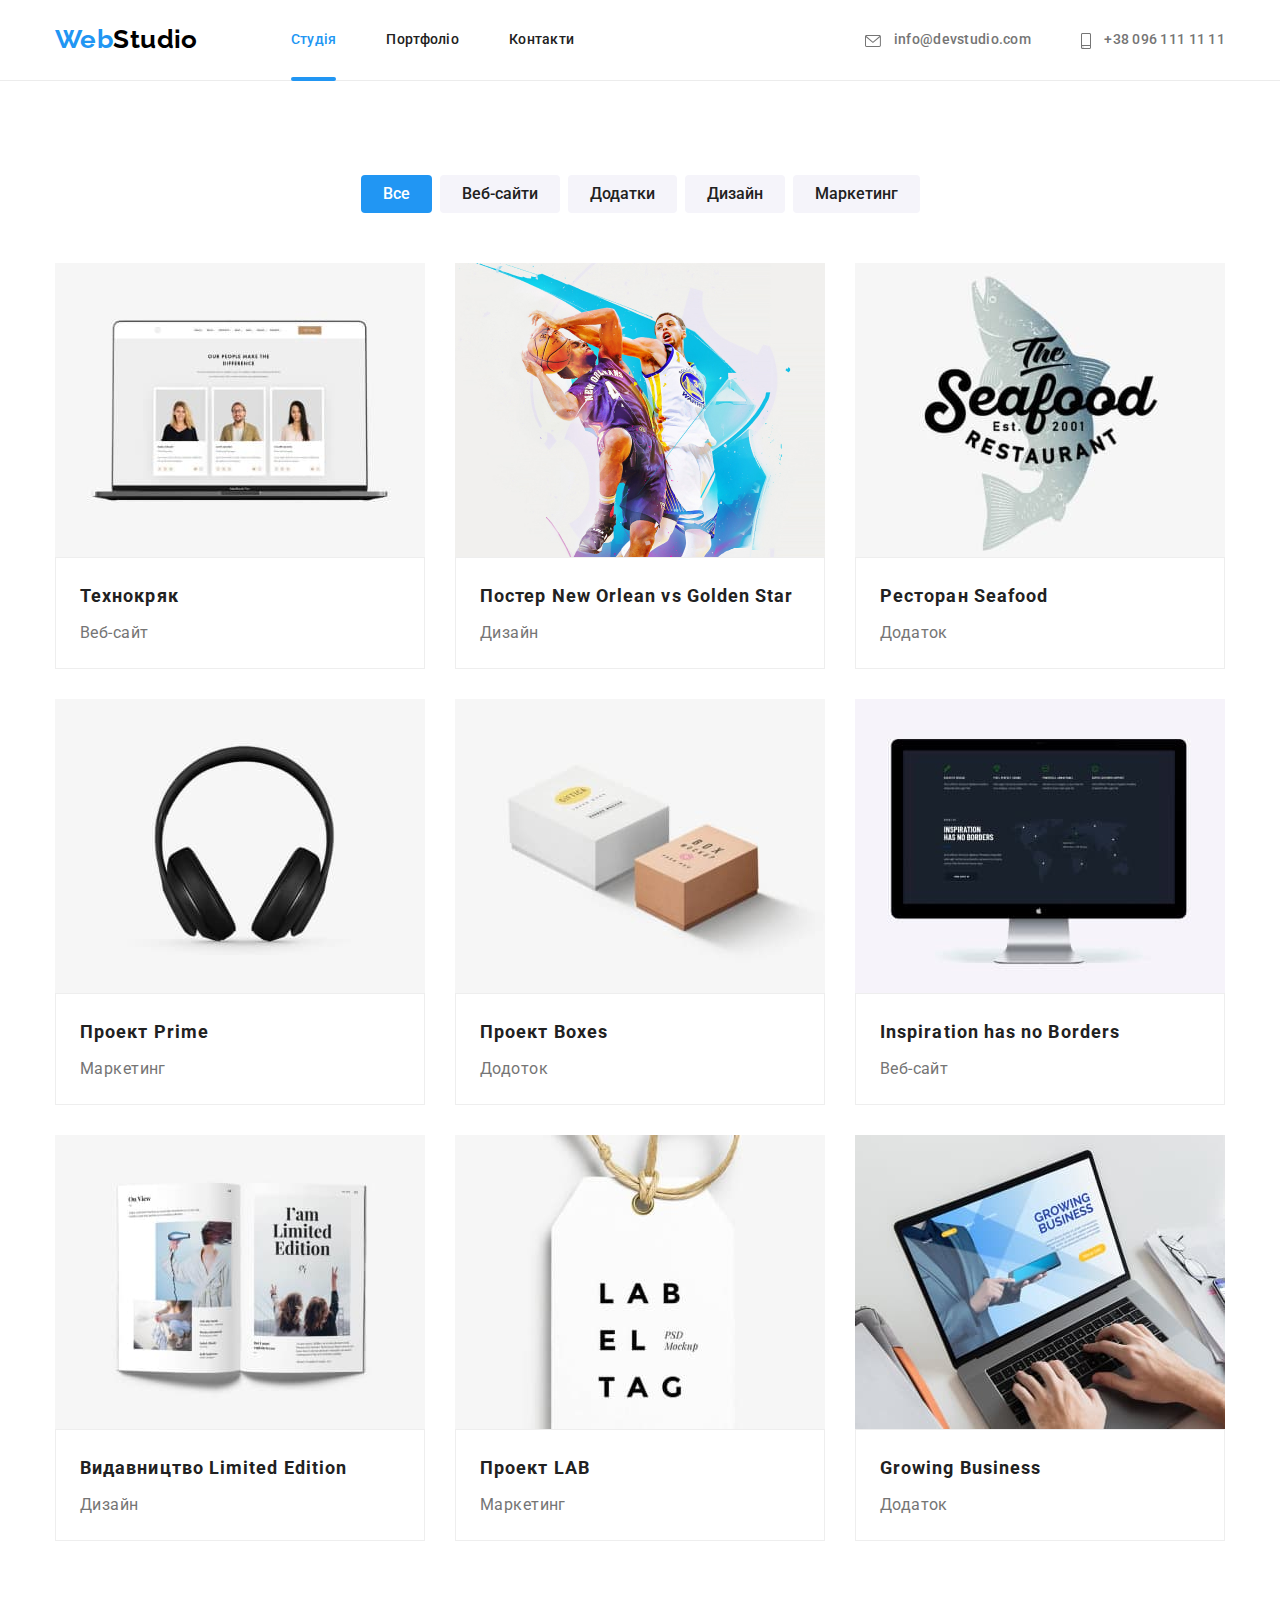
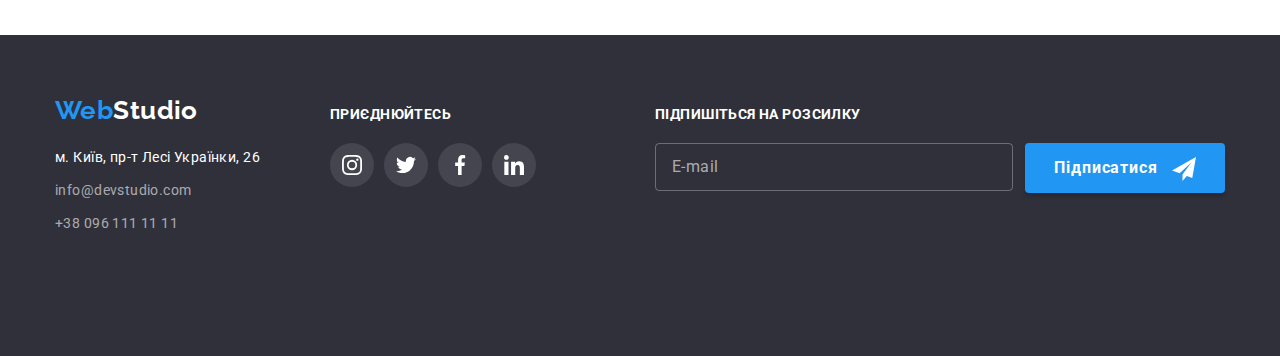
==== commit 447e7109: "active filter-b" ====
--- a/portfolio.html
+++ b/portfolio.html
@@ -111,7 +111,7 @@
           <!-- filters -->
           <ul class="list filters">
             <li class="filters__item">
-              <button type="button" class="filters__button active">Все</button>
+              <button type="button" class="filters__button filters__button--active">Все</button>
             </li>
             <li class="filters__item">
               <button type="button" class="filters__button">Веб-сайти</button>
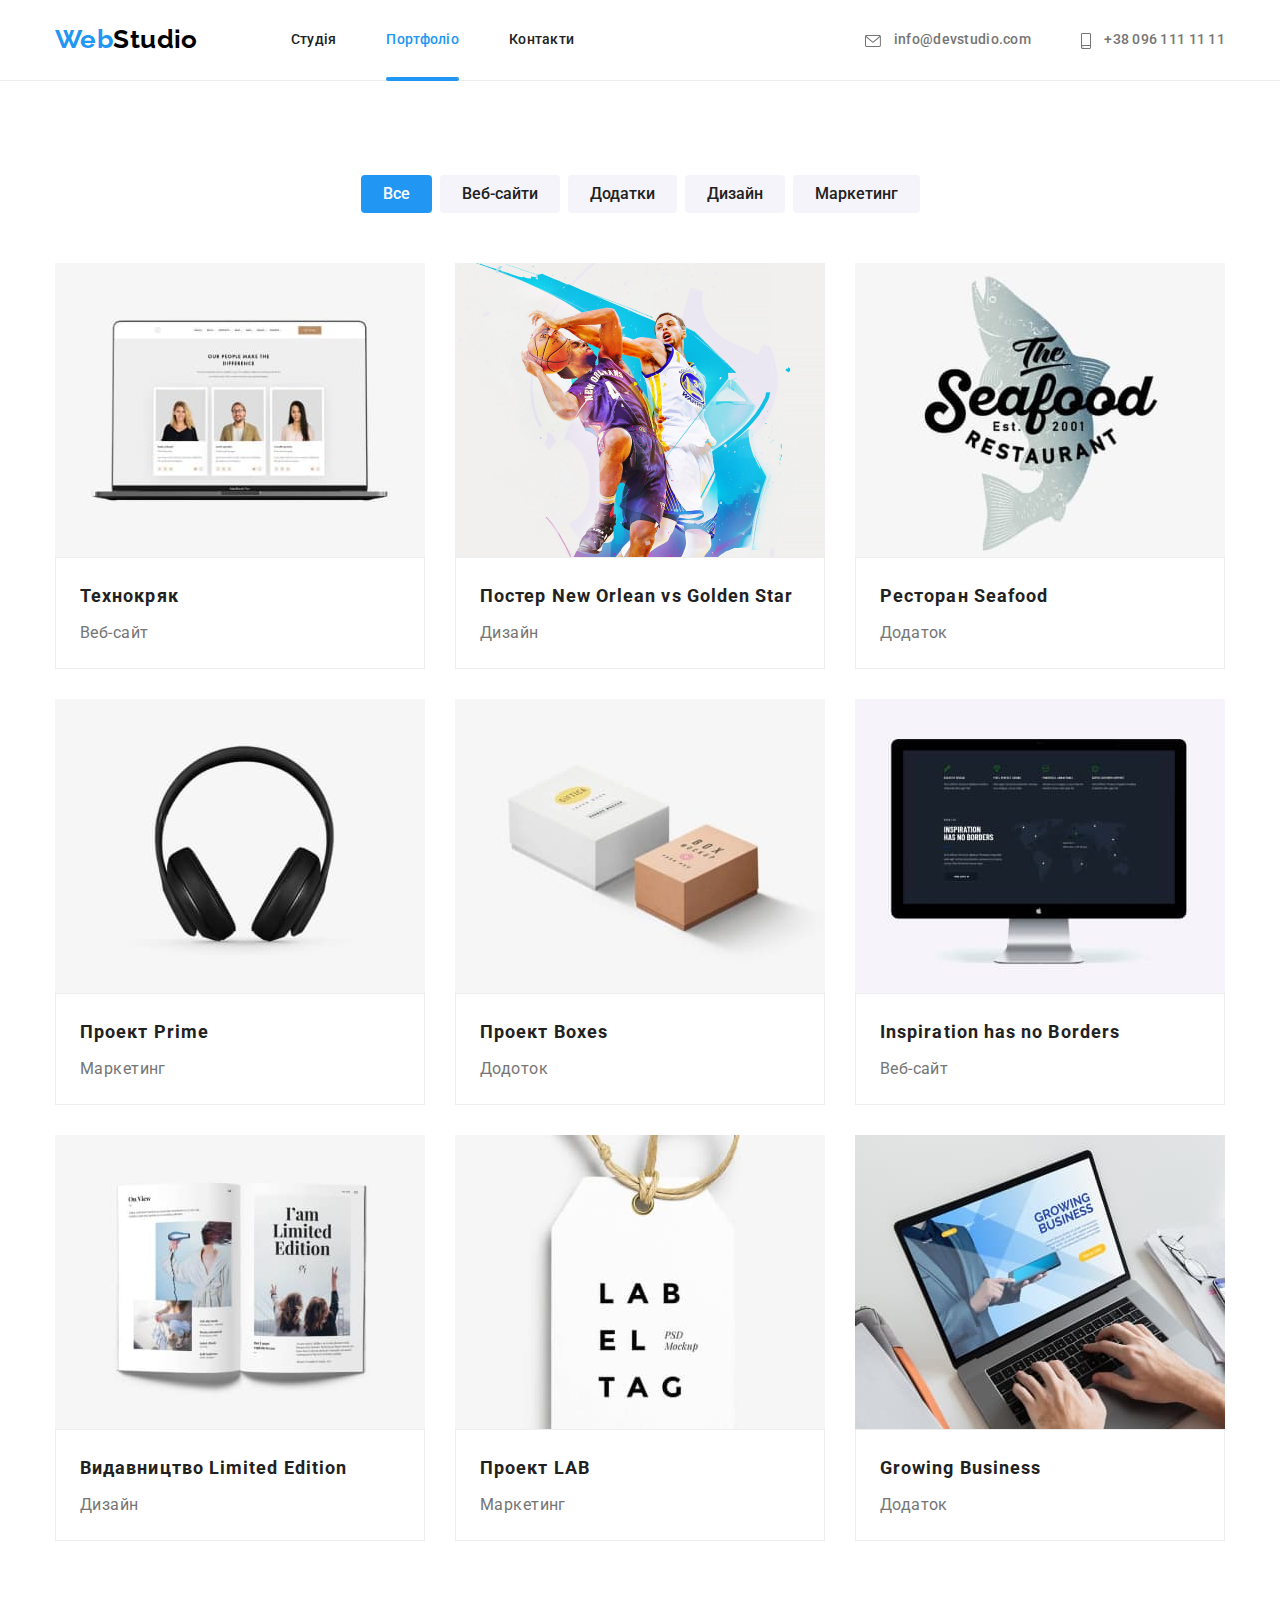
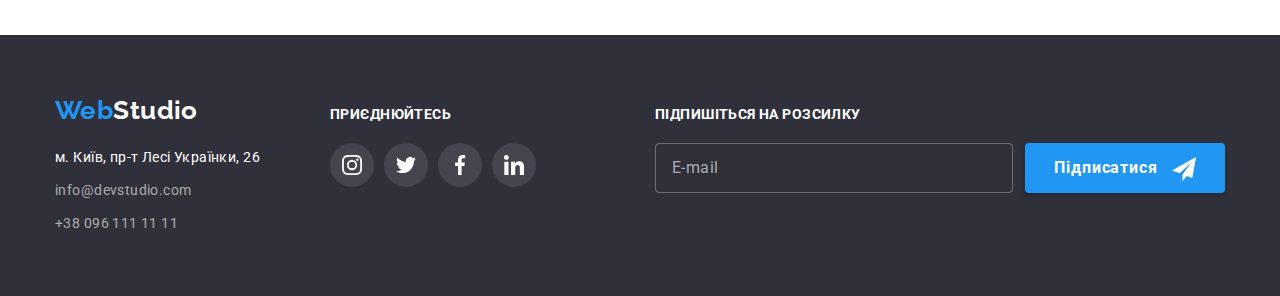
==== commit 9a43dd06: "footer tablet" ====
--- a/portfolio.html
+++ b/portfolio.html
@@ -25,10 +25,12 @@
         <nav>
           <ul class="list site-nav">
             <li class="site-nav__item">
-              <a href="./index.html" class="link site-nav__link site-nav__link--current">Студія</a>
+              <a href="./index.html" class="link site-nav__link">Студія</a>
             </li>
             <li class="site-nav__item">
-              <a href="./portfolio.html" class="link site-nav__link">Портфоліо</a>
+              <a href="./portfolio.html" class="link site-nav__link site-nav__link--current"
+                >Портфоліо</a
+              >
             </li>
             <li class="site-nav__item"><a href="#" class="link site-nav__link">Контакти</a></li>
           </ul>
@@ -134,18 +136,18 @@
                   <picture>
                     <source
                       media="(min-width: 1200px)"
-                      srcset="images\portfolio\1_lg.jpg 1x, images\portfolio\1_lg@2x.jpg 2x"
-                      type="image/jpg"
-                    />
-                    <source
-                      media="(min-width: 768px)"
-                      srcset="images\portfolio\1_md.jpg 1x, images\portfolio\1_md@2x.jpg"
-                      type="image/jpg"
-                    />
-                    <source
-                      media="(max-width: 767px)"
-                      srcset="images\portfolio\1_sm.jpg 1x, images\portfolio\1_sm@2x.jpg"
-                      type="image/"
+                      srcset="images/portfolio/1_lg.jpg 1x, images/portfolio/1_lg@2x.jpg 2x"
+                      type="image/jpg"
+                    />
+                    <source
+                      media="(min-width: 768px)"
+                      srcset="images/portfolio/1_md.jpg 1x, images/portfolio/1_md@2x.jpg 2x"
+                      type="image/jpg"
+                    />
+                    <source
+                      media="(max-width: 767px)"
+                      srcset="images/portfolio/1_sm.jpg 1x, images/portfolio/1_sm@2x.jpg 2x"
+                      type="image/jpg"
                     />
                     <img
                       class="product__image"
@@ -174,18 +176,18 @@
                   <picture>
                     <source
                       media="(min-width: 1200px)"
-                      srcset="images\portfolio\2_lg.jpg 1x, images\portfolio\2_lg@2x.jpg 2x"
-                      type="image/jpg"
-                    />
-                    <source
-                      media="(min-width: 768px)"
-                      srcset="images\portfolio\2_md.jpg 1x, images\portfolio\2_md@2x.jpg"
-                      type="image/jpg"
-                    />
-                    <source
-                      media="(max-width: 767px)"
-                      srcset="images\portfolio\2_sm.jpg 1x, images\portfolio\2_sm@2x.jpg"
-                      type="image/"
+                      srcset="images/portfolio/2_lg.jpg 1x, images/portfolio/2_lg@2x.jpg 2x"
+                      type="image/jpg"
+                    />
+                    <source
+                      media="(min-width: 768px)"
+                      srcset="images/portfolio/2_md.jpg 1x, images/portfolio/2_md@2x.jpg 2x"
+                      type="image/jpg"
+                    />
+                    <source
+                      media="(max-width: 767px)"
+                      srcset="images/portfolio/2_sm.jpg 1x, images/portfolio/2_sm@2x.jpg 2x"
+                      type="image/jpg"
                     />
                     <img
                       class="product__image"
@@ -214,18 +216,18 @@
                   <picture>
                     <source
                       media="(min-width: 1200px)"
-                      srcset="images\portfolio\3_lg.jpg 1x, images\portfolio\3_lg@2x.jpg 2x"
-                      type="image/jpg"
-                    />
-                    <source
-                      media="(min-width: 768px)"
-                      srcset="images\portfolio\3_md.jpg 1x, images\portfolio\3_md@2x.jpg"
-                      type="image/jpg"
-                    />
-                    <source
-                      media="(max-width: 767px)"
-                      srcset="images\portfolio\3_sm.jpg 1x, images\portfolio\3_sm@2x.jpg"
-                      type="image/"
+                      srcset="images/portfolio/3_lg.jpg 1x, images/portfolio/3_lg@2x.jpg 2x"
+                      type="image/jpg"
+                    />
+                    <source
+                      media="(min-width: 768px)"
+                      srcset="images/portfolio/3_md.jpg 1x, images/portfolio/3_md@2x.jpg 2x"
+                      type="image/jpg"
+                    />
+                    <source
+                      media="(max-width: 767px)"
+                      srcset="images/portfolio/3_sm.jpg 1x, images/portfolio/3_sm@2x.jpg 2x"
+                      type="image/jpg"
                     />
                     <img
                       class="product__image"
@@ -254,18 +256,18 @@
                   <picture>
                     <source
                       media="(min-width: 1200px)"
-                      srcset="images\portfolio\4_lg.jpg 1x, images\portfolio\4_lg@2x.jpg 2x"
-                      type="image/jpg"
-                    />
-                    <source
-                      media="(min-width: 768px)"
-                      srcset="images\portfolio\4_md.jpg 1x, images\portfolio\4_md@2x.jpg"
-                      type="image/jpg"
-                    />
-                    <source
-                      media="(max-width: 767px)"
-                      srcset="images\portfolio\4_sm.jpg 1x, images\portfolio\4_sm@2x.jpg"
-                      type="image/"
+                      srcset="images/portfolio/4_lg.jpg 1x, images/portfolio/4_lg@2x.jpg 2x"
+                      type="image/jpg"
+                    />
+                    <source
+                      media="(min-width: 768px)"
+                      srcset="images/portfolio/4_md.jpg 1x, images/portfolio/4_md@2x.jpg 2x"
+                      type="image/jpg"
+                    />
+                    <source
+                      media="(max-width: 767px)"
+                      srcset="images/portfolio/4_sm.jpg 1x, images/portfolio/4_sm@2x.jpg 2x"
+                      type="image/jpg"
                     />
                     <img
                       class="product__image"
@@ -294,18 +296,18 @@
                   <picture>
                     <source
                       media="(min-width: 1200px)"
-                      srcset="images\portfolio\5_lg.jpg 1x, images\portfolio\5_lg@2x.jpg 2x"
-                      type="image/jpg"
-                    />
-                    <source
-                      media="(min-width: 768px)"
-                      srcset="images\portfolio\5_md.jpg 1x, images\portfolio\5_md@2x.jpg"
-                      type="image/jpg"
-                    />
-                    <source
-                      media="(max-width: 767px)"
-                      srcset="images\portfolio\5_sm.jpg 1x, images\portfolio\5_sm@2x.jpg"
-                      type="image/"
+                      srcset="images/portfolio/5_lg.jpg 1x, images/portfolio/5_lg@2x.jpg 2x"
+                      type="image/jpg"
+                    />
+                    <source
+                      media="(min-width: 768px)"
+                      srcset="images/portfolio/5_md.jpg 1x, images/portfolio/5_md@2x.jpg 2x"
+                      type="image/jpg"
+                    />
+                    <source
+                      media="(max-width: 767px)"
+                      srcset="images/portfolio/5_sm.jpg 1x, images/portfolio/5_sm@2x.jpg 2x"
+                      type="image/jpg"
                     />
                     <img
                       class="product__image"
@@ -334,18 +336,18 @@
                   <picture>
                     <source
                       media="(min-width: 1200px)"
-                      srcset="images\portfolio\6_lg.jpg 1x, images\portfolio\6_lg@2x.jpg 2x"
-                      type="image/jpg"
-                    />
-                    <source
-                      media="(min-width: 768px)"
-                      srcset="images\portfolio\6_md.jpg 1x, images\portfolio\6_md@2x.jpg"
-                      type="image/jpg"
-                    />
-                    <source
-                      media="(max-width: 767px)"
-                      srcset="images\portfolio\6_sm.jpg 1x, images\portfolio\6_sm@2x.jpg"
-                      type="image/"
+                      srcset="images/portfolio/6_lg.jpg 1x, images/portfolio/6_lg@2x.jpg 2x"
+                      type="image/jpg"
+                    />
+                    <source
+                      media="(min-width: 768px)"
+                      srcset="images/portfolio/6_md.jpg 1x, images/portfolio/6_md@2x.jpg 2x"
+                      type="image/jpg"
+                    />
+                    <source
+                      media="(max-width: 767px)"
+                      srcset="images/portfolio/6_sm.jpg 1x, images/portfolio/6_sm@2x.jpg 2x"
+                      type="image/jpg"
                     />
                     <img
                       class="product__image"
@@ -374,18 +376,18 @@
                   <picture>
                     <source
                       media="(min-width: 1200px)"
-                      srcset="images\portfolio\7_lg.jpg 1x, images\portfolio\7_lg@2x.jpg 2x"
-                      type="image/jpg"
-                    />
-                    <source
-                      media="(min-width: 768px)"
-                      srcset="images\portfolio\7_md.jpg 1x, images\portfolio\7_md@2x.jpg"
-                      type="image/jpg"
-                    />
-                    <source
-                      media="(max-width: 767px)"
-                      srcset="images\portfolio\7_sm.jpg 1x, images\portfolio\7_sm@2x.jpg"
-                      type="image/"
+                      srcset="images/portfolio/7_lg.jpg 1x, images/portfolio/7_lg@2x.jpg 2x"
+                      type="image/jpg"
+                    />
+                    <source
+                      media="(min-width: 768px)"
+                      srcset="images/portfolio/7_md.jpg 1x, images/portfolio/7_md@2x.jpg 2x"
+                      type="image/jpg"
+                    />
+                    <source
+                      media="(max-width: 767px)"
+                      srcset="images/portfolio/7_sm.jpg 1x, images/portfolio/7_sm@2x.jpg 2x"
+                      type="image/jpg"
                     />
                     <img
                       class="product__image"
@@ -414,18 +416,18 @@
                   <picture>
                     <source
                       media="(min-width: 1200px)"
-                      srcset="images\portfolio\8_lg.jpg 1x, images\portfolio\8_lg@2x.jpg 2x"
-                      type="image/jpg"
-                    />
-                    <source
-                      media="(min-width: 768px)"
-                      srcset="images\portfolio\8_md.jpg 1x, images\portfolio\8_md@2x.jpg"
-                      type="image/jpg"
-                    />
-                    <source
-                      media="(max-width: 767px)"
-                      srcset="images\portfolio\8_sm.jpg 1x, images\portfolio\8_sm@2x.jpg"
-                      type="image/"
+                      srcset="images/portfolio/8_lg.jpg 1x, images/portfolio/8_lg@2x.jpg 2x"
+                      type="image/jpg"
+                    />
+                    <source
+                      media="(min-width: 768px)"
+                      srcset="images/portfolio/8_md.jpg 1x, images/portfolio/8_md@2x.jpg 2x"
+                      type="image/jpg"
+                    />
+                    <source
+                      media="(max-width: 767px)"
+                      srcset="images/portfolio/8_sm.jpg 1x, images/portfolio/8_sm@2x.jpg 2x"
+                      type="image/jpg"
                     />
                     <img
                       class="product__image"
@@ -453,18 +455,18 @@
                   <picture>
                     <source
                       media="(min-width: 1200px)"
-                      srcset="images\portfolio\9_lg.jpg 1x, images\portfolio\9_lg@2x.jpg 2x"
-                      type="image/jpg"
-                    />
-                    <source
-                      media="(min-width: 768px)"
-                      srcset="images\portfolio\9_md.jpg 1x, images\portfolio\9_md@2x.jpg"
-                      type="image/jpg"
-                    />
-                    <source
-                      media="(max-width: 767px)"
-                      srcset="images\portfolio\9_sm.jpg 1x, images\portfolio\9_sm@2x.jpg"
-                      type="image/"
+                      srcset="images/portfolio/9_lg.jpg 1x, images/portfolio/9_lg@2x.jpg 2x"
+                      type="image/jpg"
+                    />
+                    <source
+                      media="(min-width: 768px)"
+                      srcset="images/portfolio/9_md.jpg 1x, images/portfolio/9_md@2x.jpg 2x"
+                      type="image/jpg"
+                    />
+                    <source
+                      media="(max-width: 767px)"
+                      srcset="images/portfolio/9_sm.jpg 1x, images/portfolio/9_sm@2x.jpg 2x"
+                      type="image/jpg"
                     />
                     <img
                       class="product__image"
--- a/css/main.min.css
+++ b/css/main.min.css
@@ -1,2 +1,2 @@
-:root{--primary-text-color: #757575;--title-text-color: #212121;--accent-color: #2196f3;--primary-white-color: #ffffff}.visually-hidden{position:absolute;white-space:nowrap;width:1px;height:1px;overflow:hidden;border:0;padding:0;clip:rect(0 0 0 0);clip-path:inset(50%);margin:-1px}body{background-color:var(--primary-white-color);color:var(--primary-text-color);font-size:14px;font-family:Roboto,sans-serif;letter-spacing:0.03em}.section-title{margin-top:0;margin-bottom:30px;color:var(--title-text-color);font-weight:700;font-size:28px;line-height:1.17;text-align:center}@media screen and (min-width: 1200px){.section-title{font-size:36px;margin-bottom:50px}}.section{padding-top:60px;padding-bottom:60px}@media screen and (min-width: 1200px){.section{padding-top:94px;padding-bottom:94px}}h1,h2,h3,h4,h5,h6,p{margin-top:0;margin-bottom:0}.list{padding:0;margin:0;list-style:none}.link{text-decoration:none;color:currentColor}img{display:block;max-width:100%;height:auto}.container{padding-left:15px;padding-right:15px;margin-left:auto;margin-right:auto}@media screen and (min-width: 480px){.container{width:480px}}@media screen and (min-width: 768px){.container{width:768px}}@media screen and (min-width: 1200px){.container{width:1200px}}.logo{color:#000000;font-family:Raleway,sans-serif;font-weight:700;font-size:26px;line-height:1.2}@media screen and (max-width: 767.98px){.logo{padding-top:15px;padding-bottom:15px}}.logo--accent{color:var(--accent-color)}@media screen and (min-width: 768px){.header__logo{margin-right:88px}}@media screen and (min-width: 1200px){.header__logo{margin-right:93px}}.footer__logo{display:block;text-align:center;margin-bottom:20px;color:var(--primary-white-color);line-height:1.19}@media screen and (min-width: 1200px){.footer__logo{text-align:left}}.site-nav{display:flex}@media screen and (max-width: 767.98px){.site-nav{display:none}}.site-nav__item:not(:last-child){margin-right:50px}.site-nav__link--current{position:relative}.site-nav__link--current::after{position:absolute;bottom:-1px;left:0;content:'';width:100%;height:4px;border-radius:2px;background-color:var(--accent-color)}.site-nav__link{display:block;padding-top:32px;padding-bottom:32px;color:var(--title-text-color);font-weight:500;line-height:1.14;letter-spacing:0.02em;transition:color 250ms cubic-bezier(0.4, 0, 0.2, 1)}.site-nav__link:hover,.site-nav__link:focus{color:var(--accent-color)}.site-nav__link--current{color:var(--accent-color)}.contact{display:flex;margin-left:auto}@media screen and (max-width: 767.98px){.contact{display:none}}@media screen and (min-width: 768px) and (max-width: 1199.98px){.contact{flex-direction:column;align-items:flex-start}}@media screen and (min-width: 1200px){.contact__item+.contact__item{margin-left:50px}}.contact__link{color:var(--primary-text-color);font-weight:500;line-height:1.14;letter-spacing:0.02em;transition:color 250ms cubic-bezier(0.4, 0, 0.2, 1)}.contact__link:hover,.contact__link:focus{color:var(--accent-color)}.contact__link:hover:hover .contact__icon,.contact__link:hover:focus .contact__icon,.contact__link:focus:hover .contact__icon,.contact__link:focus:focus .contact__icon{fill:var(--accent-color)}.contact__icon{fill:#757575;margin-right:10px;vertical-align:middle;transition:fill 250ms cubic-bezier(0.4, 0, 0.2, 1)}.menu-button{position:relative;z-index:10;display:flex;justify-content:center;align-items:center;width:40px;height:40px;padding:0;border:none;background-color:transparent;cursor:pointer}.menu-button:hover .menu-button__icon,.menu-button:focus .menu-button__icon{fill:var(--accent-color)}@media screen and (min-width: 768px){.menu-button{display:none}}.menu-button__icon{fill:var(--title-text-color)}.menu-button .icon-close{display:none}.menu-button.is-open .icon-close{display:block}.menu-button.is-open .icon-menu{display:none}.menu-container{display:none;z-index:1;position:fixed;top:0;left:0;width:100%;height:100%;background-color:#ffffff;padding:48px 40px}.menu-container.is-open{display:flex;flex-direction:column}.menu-nav__item:not(:last-child){margin-bottom:32px}.menu-nav__link{font-weight:500;font-size:40px;line-height:1.18;letter-spacing:0.02em;color:var(--title-text-color)}.menu-nav__link--current{color:var(--accent-color)}.menu-contacts{margin-top:auto;margin-bottom:64px}.menu-contacts__item:not(:last-child){margin-bottom:32px}.menu-contacts__tel{font-weight:500;font-size:34px;line-height:1.18;letter-spacing:0.02em;color:var(--accent-color)}@media screen and (max-width: 479.98px){.menu-contacts__tel{font-size:24px}}.menu-contacts__mail{font-weight:500;font-size:24px;line-height:28px;letter-spacing:0.02em;color:var(--primary-text-color)}.menu-socials{display:flex}@media screen and (max-width: 479.98px){.menu-socials{flex-wrap:wrap;margin:-5px}}.menu-social__link{font-weight:500;font-size:18px;line-height:1.22;letter-spacing:0.02em;color:var(--accent-color)}.menu-socials__item:not(:last-child) .menu-social__link{border-right:1px solid rgba(33,33,33,0.2);padding-right:10px}.menu-socials__item{margin:5px}.button{padding:0;min-width:200px;height:50px;color:#ffffff;background-color:var(--accent-color);border:none;box-shadow:0px 4px 4px rgba(0,0,0,0.15);border-radius:4px;font-weight:700;font-size:16px;line-height:1.88;letter-spacing:0.06em;font-family:inherit;outline:transparent;cursor:pointer;transition:background-color 250ms cubic-bezier(0.4, 0, 0.2, 1)}.button:hover,.button:focus{background-color:#188ce8}.hero__btn{padding:10px 32px}.footer__btn{padding:10px 28px}.button__icon{fill:#ffffff;vertical-align:middle;margin-left:9px}.address{text-align:center;margin-bottom:60px}@media screen and (min-width: 1200px){.address{text-align:left}}.address__location{font-style:normal;color:#ffffff;line-height:1.71}.address__item:not(:last-child){margin-bottom:8px}@media screen and (min-width: 1200px){.address__item:not(:last-child){margin-bottom:9px}}.address__link{color:rgba(255,255,255,0.6);font-style:normal;line-height:1.71}.address__link:hover,.address__link:focus{color:var(--accent-color)}.social-media{width:206px;text-align:center;margin:0 auto;margin-bottom:60px}@media screen and (min-width: 768px){.social-media{margin-left:165px}}@media screen and (min-width: 1200px){.social-media{margin-left:70px;text-align:left}}.social__title{font-weight:700;line-height:1.14;text-transform:uppercase;color:#ffffff;display:block;margin-bottom:20px}.socials{display:flex}.socials__link{display:flex;background-color:rgba(255,255,255,0.1);height:44px;width:44px;border-radius:50%;justify-content:center;align-items:center;cursor:pointer;transition:background-color 250ms cubic-bezier(0.4, 0, 0.2, 1)}.socials__link:hover,.socials__link:focus{background-color:var(--accent-color)}.socials__item:not(:last-child){margin-right:10px}.socials__icon{fill:#ffffff}.form{text-align:center}@media screen and (min-width: 768px){.form{width:450px}}@media screen and (min-width: 1200px){.form{width:570px;margin-left:auto;text-align:left}}@media screen and (min-width: 1200px){.footer-form{display:flex}}.footer-form__input{width:100%;color:#ffffff;background-color:inherit;border:1px solid rgba(255,255,255,0.3);border-radius:4px;margin-bottom:20px;padding:15px 16px;outline:transparent}.footer-form__input::placeholder{font-size:16px;line-height:1.25;letter-spacing:0.03em;color:rgba(255,255,255,0.6)}@media screen and (min-width: 1200px){.footer-form__input{width:358px;margin-right:12px}}.filters{display:flex}@media screen and (max-width: 767.98px){.filters{flex-wrap:wrap;justify-content:flex-start;margin-bottom:40px}}@media screen and (min-width: 768px){.filters{justify-content:center;margin-bottom:50px}}@media screen and (max-width: 767.98px){.filters__item{margin-bottom:15px}}.filters__item:not(:last-child){margin-right:8px}.filters__button{border:none;border-radius:4px;padding:6px 22px;color:var(--title-text-color);background-color:#f5f4fa;font-weight:500;font-size:16px;line-height:1.62;text-align:center;font-family:inherit;transition:color 250ms cubic-bezier(0.4, 0, 0.2, 1),background-color 250ms cubic-bezier(0.4, 0, 0.2, 1),box-shadow 250ms cubic-bezier(0.4, 0, 0.2, 1)}.filters__button:hover,.filters__button:focus{color:#ffffff;background-color:#2196f3;box-shadow:0px 4px 4px rgba(0,0,0,0.25)}.filters__button--active{background-color:#2196f3;color:#ffffff}.backdrop{position:fixed;z-index:100;top:0;left:0;width:100%;height:100%;background-color:rgba(0,0,0,0.2);overflow-y:scroll;opacity:1;visibility:visible;pointer-events:initial;transition-property:opacity, visibility;transition-duration:250ms;transition-timing-function:cubic-bezier(0.4, 0, 0.2, 1);transition-delay:0s}.backdrop.is-hidden{opacity:0;visibility:hidden;pointer-events:none}.modal{position:absolute;top:50%;left:50%;transform:translate(-50%, -50%);width:100%;max-width:450px;padding:40px;background-color:#ffffff;border-radius:4px;box-shadow:0px 1px 3px rgba(0,0,0,0.12),0px 1px 1px rgba(0,0,0,0.14),0px 2px 1px rgba(0,0,0,0.2)}@media screen and (max-width: 479.98px){.modal{width:90%}}@media screen and (min-width: 1200px){.modal{max-width:528px}}.modal__close-btn{position:absolute;display:flex;justify-content:center;align-items:center;position:absolute;top:8px;right:8px;width:30px;height:30px;border:1px solid rgba(0,0,0,0.1);border-radius:50%;background-color:#fff}.modal__close-btn:hover .modal__close-icon,.modal__close-btn:focus .modal__close-icon{fill:var(--accent-color)}.modal__close-icon{fill:#000000;transition:fill 250ms cubic-bezier(0.4, 0, 0.2, 1)}.modal__title{display:block;text-align:center;margin-bottom:12px;font-weight:700;font-size:20px;line-height:1.15;text-align:center;color:var(--title-text-color)}.modal-form__label{position:relative;display:flex;flex-direction:column;margin-bottom:10px;transition:fill 250ms cubic-bezier(0.4, 0, 0.2, 1)}.modal-form__label:last-of-type{margin-bottom:20px}.modal-form__label:hover .modal-form__input,.modal-form__label:hover .modal-form__coment{border-color:var(--accent-color)}.modal-form__label:focus-within .modal-form__input,.modal-form__label:focus-within .modal-form__coment{border-color:var(--accent-color)}.modal-form__label:focus-within>.modal-form__icon{fill:var(--accent-color)}.modal-form__text{font-size:12px;line-height:1.17;letter-spacing:0.01em}.modal-form__input{width:100%;padding:11px;padding-left:42px;margin-top:4px;border:1px solid rgba(33,33,33,0.2);border-radius:4px;outline:transparent;transition:border-color 250ms cubic-bezier(0.4, 0, 0.2, 1)}.modal-form__icon{position:absolute;left:12px;top:50%;fill:var(--title-text-color)}.modal-form__coment{display:block;width:100%;height:120px;border:1px solid rgba(33,33,33,0.2);border-radius:4px;resize:none;margin-top:4px;padding:12px 16px;outline:transparent;transition:border-color 250ms cubic-bezier(0.4, 0, 0.2, 1)}.modal-form__coment::placeholder{font-size:12px;line-height:1.17;letter-spacing:0.01em;color:rgba(117,117,117,0.5)}.modal-form__agreement{display:flex;align-items:center;justify-content:center;margin-bottom:30px}.modal-form__agreement-checkbox{display:flex;align-items:center;justify-content:center;width:16px;height:15px;outline:2px solid var(--title-text-color);outline-offset:-2px;border-radius:2px;fill:transparent;transition:background-color 250ms cubic-bezier(0.4, 0, 0.2, 1),outline-color 250ms cubic-bezier(0.4, 0, 0.2, 1),fill 250ms cubic-bezier(0.4, 0, 0.2, 1)}.modal-form__checkbox:checked+.modal-form__agreement-checkbox{fill:#ffffff;background-color:var(--accent-color);outline-color:var(--accent-color)}.modal-form__checkbox:focus+.modal-form__agreement-checkbox{outline-color:var(--accent-color)}.modal-form__agreement-text{margin-left:7px;line-height:1.71;text-align:center}@media screen and (max-width: 1199.98px){.modal-form__agreement-text{font-size:12px;line-height:1.5}}.modal-form__agreement-link{color:var(--accent-color);text-decoration-line:underline}.modal-form__btn{display:block;margin:0 auto}.header{position:relative;border-bottom:1px solid #ececec}.header__container{display:flex;align-items:center}@media screen and (max-width: 767.98px){.header__container{justify-content:space-between}}.hero-title{max-width:350px;margin-top:0;margin-right:auto;margin-bottom:30px;margin-left:auto;color:#ffffff;font-weight:900;font-size:26px;line-height:1.62;letter-spacing:0.06em;text-transform:uppercase}@media screen and (min-width: 1200px){.hero-title{max-width:596px;font-size:44px;line-height:1.36}}.hero{padding-top:118px;padding-bottom:118px;max-height:400px;text-align:center;width:100%;max-width:1600px;margin-left:auto;margin-right:auto;background-color:#c4c4c4;background-image:linear-gradient(to right, rgba(47,48,58,0.4), rgba(47,48,58,0.4)),url("../images/hero/hero_sm.jpg");background-repeat:no-repeat;background-position:center;background-size:cover}@media (min-device-pixel-ratio: 2), (-webkit-min-device-pixel-ratio: 2), (min-resolution: 192dpi), (min-resolution: 2dppx){.hero{background-image:linear-gradient(to right, rgba(47,48,58,0.4), rgba(47,48,58,0.4)),url("../images/hero/hero_sm@2x.jpg")}}@media screen and (min-width: 768px){.hero{background-image:linear-gradient(to right, rgba(47,48,58,0.4), rgba(47,48,58,0.4)),url("../images/hero/hero_md.jpg")}}@media (min-device-pixel-ratio: 2), (-webkit-min-device-pixel-ratio: 2), (min-resolution: 192dpi), (min-resolution: 2dppx){.hero{background-image:linear-gradient(to right, rgba(47,48,58,0.4), rgba(47,48,58,0.4)),url("../images/hero/hero_md@2x.jpg")}}@media screen and (min-width: 1200px){.hero{padding-top:200px;padding-bottom:200px;max-height:600px;background-image:linear-gradient(to right, rgba(47,48,58,0.4), rgba(47,48,58,0.4)),url("../images/hero/hero_lg.jpg")}}@media (min-device-pixel-ratio: 2), (-webkit-min-device-pixel-ratio: 2), (min-resolution: 192dpi), (min-resolution: 2dppx){.hero{background-image:linear-gradient(to right, rgba(47,48,58,0.4), rgba(47,48,58,0.4)),url("../images/hero/hero_lg@2x.jpg")}}@media screen and (min-width: 768px){.specifics-list{display:flex;flex-wrap:wrap;margin:-15px}}@media screen and (max-width: 767.98px){.specifics-list__item{margin-bottom:30px}}@media screen and (min-width: 768px){.specifics-list__item{flex-basis:calc((100% - 60px) / 2);margin:15px}}@media screen and (min-width: 1200px){.specifics-list__item{flex-basis:calc((100% - 120px) / 4)}}.specifics-list__title{margin-top:0;margin-bottom:10px;color:var(--title-text-color);line-height:1.14;text-transform:uppercase}@media screen and (max-width: 767.98px){.specifics-list__title{text-align:center}}.specifics-list__text{line-height:1.71}.specifics-list__icon{text-align:center;background-color:#f5f4fa;margin-bottom:30px;height:120px}@media screen and (min-width: 768px){.specifics-list__icon{display:flex;justify-content:center;align-items:center}}@media screen and (max-width: 1199.98px){.work{display:none}}.work{padding-top:0;padding-bottom:94px}.work-list{display:flex}.work-list__item{position:relative}.work-list__item:not(:last-child){margin-right:30px}.work-list__text{position:absolute;left:0;bottom:0;width:100%;min-height:70px;display:flex;justify-content:center;align-items:center;font-weight:700;font-size:14px;line-height:1.14;text-transform:uppercase;color:#ffffff;background-color:rgba(47,48,58,0.8)}.team{background-color:#f5f4fa}@media screen and (min-width: 768px){.team-list{display:flex;flex-wrap:wrap;margin:-15px}}.team-list__item{background:#ffffff;box-shadow:0px 1px 3px rgba(0,0,0,0.12),0px 1px 1px rgba(0,0,0,0.14),0px 2px 1px rgba(0,0,0,0.2);border-radius:0px 0px 4px 4px}@media screen and (max-width: 767.98px){.team-list__item{margin-bottom:30px}}@media screen and (min-width: 768px){.team-list__item{flex-basis:calc((100% - 60px) / 2);margin:15px}}@media screen and (min-width: 1200px){.team-list__item{flex-basis:calc((100% - 120px) / 4)}}.team__name{margin-top:0;margin-bottom:10px;color:var(--title-text-color);font-weight:500;font-size:16px;line-height:1.19;text-align:center}.team__position{font-size:16px;line-height:1.19;text-align:center}.team__members{padding-top:30px;padding-right:15px;padding-bottom:30px;padding-left:15px}.team-socials{margin-top:16px;display:flex;justify-content:center}.team-socials__item:not(:last-child){margin-right:10px}.team-socials__link{display:flex;justify-content:center;align-items:center;width:44px;height:44px;border-radius:50%;color:#afb1b8;cursor:pointer;transition:background-color 250ms cubic-bezier(0.4, 0, 0.2, 1),color 250ms cubic-bezier(0.4, 0, 0.2, 1)}.team-socials__link:hover,.team-socials__link:focus{background-color:var(--accent-color);color:#ffffff}.team-socials__icon{fill:currentColor}.clients{display:flex;flex-wrap:wrap;margin:-15px;justify-content:center;align-items:center}.clients__item{margin:15px;flex-basis:calc((100% - 60px) / 2)}@media screen and (min-width: 768px){.clients__item{flex-basis:calc((100% - 90px) / 3)}}@media screen and (min-width: 1200px){.clients__item{flex-basis:calc((100% - 180px) / 6)}}.clients__link{display:flex;justify-content:center;align-items:center;border:1px solid #afb1b8;border-radius:4px;height:92px;cursor:pointer;transition:border-color 250ms cubic-bezier(0.4, 0, 0.2, 1)}.clients__link:hover,.clients__link:focus{border-color:var(--accent-color)}.clients__link:hover .clients__icon,.clients__link:focus .clients__icon{fill:#2196f3}@media screen and (min-width: 480px){.clients__link{width:210px}}@media screen and (min-width: 768px){.clients__link{width:226px}}@media screen and (min-width: 1200px){.clients__link{width:170px}}.clients__icon{fill:#afb1b8;transition:fill 250ms cubic-bezier(0.4, 0, 0.2, 1)}.footer{padding-top:60px;padding-bottom:60px;background-color:#2f303a}@media screen and (min-width: 768px){.footer__container{display:flex;flex-wrap:wrap;justify-content:center;align-items:center}}@media screen and (min-width: 1200px){.footer__container{align-items:baseline}}@media screen and (min-width: 768px) and (max-width: 1199.98px){.footer-left-site{margin-left:76px}}@media screen and (min-width: 768px){.product{display:flex;flex-wrap:wrap;margin:-15px}}@media screen and (max-width: 767.98px){.product__item{margin-bottom:30px}}@media screen and (min-width: 768px){.product__item{margin:15px;flex-basis:calc((100% - 60px) / 2)}}@media screen and (min-width: 1200px){.product__item{flex-basis:calc((100% - 90px) / 3)}}.product__link{display:block;transition:box-shadow 250ms cubic-bezier(0.4, 0, 0.2, 1)}.product__link:hover,.product__link:focus{box-shadow:0px 1px 1px rgba(0,0,0,0.12),0px 4px 4px rgba(0,0,0,0.06),1px 4px 6px rgba(0,0,0,0.16)}.product__link:hover .product__content,.product__link:focus .product__content{transform:translateY(0)}.product__title{margin-bottom:4px;color:var(--title-text-color);font-size:18px;line-height:2;letter-spacing:0.06em}.product__text{color:var(--primary-text-color);font-size:16px;line-height:30px}.product__meta{padding:20px 24px;background:#ffffff;border:1px solid #eeeeee}.product__overlay{position:relative;overflow:hidden}.product__content{position:absolute;top:0;left:0;transform:translateY(100%);padding:63px 24px;width:100%;height:100%;font-size:18px;line-height:1.55;color:#ffffff;background-color:rgba(33,150,243,0.9);transition:transform 250ms cubic-bezier(0.4, 0, 0.2, 1),opasity 250ms cubic-bezier(0.4, 0, 0.2, 1)}
+:root{--primary-text-color: #757575;--title-text-color: #212121;--accent-color: #2196f3;--primary-white-color: #ffffff}.visually-hidden{position:absolute;white-space:nowrap;width:1px;height:1px;overflow:hidden;border:0;padding:0;clip:rect(0 0 0 0);clip-path:inset(50%);margin:-1px}body{background-color:var(--primary-white-color);color:var(--primary-text-color);font-size:14px;font-family:Roboto,sans-serif;letter-spacing:0.03em}.section-title{margin-top:0;margin-bottom:30px;color:var(--title-text-color);font-weight:700;font-size:28px;line-height:1.17;text-align:center}@media screen and (min-width: 1200px){.section-title{font-size:36px;margin-bottom:50px}}.section{padding-top:60px;padding-bottom:60px}@media screen and (min-width: 1200px){.section{padding-top:94px;padding-bottom:94px}}h1,h2,h3,h4,h5,h6,p{margin-top:0;margin-bottom:0}.list{padding:0;margin:0;list-style:none}.link{text-decoration:none;color:currentColor}img{display:block;max-width:100%;height:auto}.container{padding-left:15px;padding-right:15px;margin-left:auto;margin-right:auto}@media screen and (min-width: 480px){.container{width:480px}}@media screen and (min-width: 768px){.container{width:768px}}@media screen and (min-width: 1200px){.container{width:1200px}}.logo{color:#000000;font-family:Raleway,sans-serif;font-weight:700;font-size:26px;line-height:1.2}@media screen and (max-width: 767.98px){.logo{padding-top:15px;padding-bottom:15px}}.logo--accent{color:var(--accent-color)}@media screen and (min-width: 768px){.header__logo{margin-right:88px}}@media screen and (min-width: 1200px){.header__logo{margin-right:93px}}.footer__logo{display:block;text-align:center;margin-bottom:20px;color:var(--primary-white-color);line-height:1.19}@media screen and (min-width: 1200px){.footer__logo{text-align:left}}.site-nav{display:flex}@media screen and (max-width: 767.98px){.site-nav{display:none}}.site-nav__item:not(:last-child){margin-right:50px}.site-nav__link--current{position:relative}.site-nav__link--current::after{position:absolute;bottom:-1px;left:0;content:'';width:100%;height:4px;border-radius:2px;background-color:var(--accent-color)}.site-nav__link{display:block;padding-top:32px;padding-bottom:32px;color:var(--title-text-color);font-weight:500;line-height:1.14;letter-spacing:0.02em;transition:color 250ms cubic-bezier(0.4, 0, 0.2, 1)}.site-nav__link:hover,.site-nav__link:focus{color:var(--accent-color)}.site-nav__link--current{color:var(--accent-color)}.contact{display:flex;margin-left:auto}@media screen and (max-width: 767.98px){.contact{display:none}}@media screen and (min-width: 768px) and (max-width: 1199.98px){.contact{flex-direction:column;align-items:flex-start}}@media screen and (min-width: 768px) and (max-width: 1199.98px){.contact__item:not(:last-child){margin-bottom:10px}}@media screen and (min-width: 1200px){.contact__item+.contact__item{margin-left:50px}}.contact__link{color:var(--primary-text-color);font-weight:500;line-height:1.14;letter-spacing:0.02em;transition:color 250ms cubic-bezier(0.4, 0, 0.2, 1)}.contact__link:hover,.contact__link:focus{color:var(--accent-color)}.contact__link:hover:hover .contact__icon,.contact__link:hover:focus .contact__icon,.contact__link:focus:hover .contact__icon,.contact__link:focus:focus .contact__icon{fill:var(--accent-color)}.contact__icon{fill:#757575;margin-right:10px;vertical-align:middle;transition:fill 250ms cubic-bezier(0.4, 0, 0.2, 1)}.menu-button{position:relative;z-index:10;display:flex;justify-content:center;align-items:center;width:40px;height:40px;padding:0;border:none;background-color:transparent;cursor:pointer}.menu-button:hover .menu-button__icon,.menu-button:focus .menu-button__icon{fill:var(--accent-color)}@media screen and (min-width: 768px){.menu-button{display:none}}.menu-button__icon{fill:var(--title-text-color)}.menu-button .icon-close{display:none}.menu-button.is-open .icon-close{display:block}.menu-button.is-open .icon-menu{display:none}.menu-container{display:none;z-index:1;position:fixed;top:0;left:0;width:100%;height:100%;background-color:#ffffff;padding:48px 40px}.menu-container.is-open{display:flex;flex-direction:column}.menu-nav__item:not(:last-child){margin-bottom:32px}.menu-nav__link{font-weight:500;font-size:40px;line-height:1.18;letter-spacing:0.02em;color:var(--title-text-color)}.menu-nav__link--current{color:var(--accent-color)}.menu-contacts{margin-top:auto;margin-bottom:64px}.menu-contacts__item:not(:last-child){margin-bottom:32px}.menu-contacts__tel{font-weight:500;font-size:34px;line-height:1.18;letter-spacing:0.02em;color:var(--accent-color)}@media screen and (max-width: 479.98px){.menu-contacts__tel{font-size:24px}}.menu-contacts__mail{font-weight:500;font-size:24px;line-height:28px;letter-spacing:0.02em;color:var(--primary-text-color)}.menu-socials{display:flex}@media screen and (max-width: 479.98px){.menu-socials{flex-wrap:wrap;margin:-5px}}.menu-social__link{font-weight:500;font-size:18px;line-height:1.22;letter-spacing:0.02em;color:var(--accent-color)}.menu-socials__item:not(:last-child) .menu-social__link{border-right:1px solid rgba(33,33,33,0.2);padding-right:10px}.menu-socials__item{margin:5px}.button{padding:0;min-width:200px;height:50px;color:#ffffff;background-color:var(--accent-color);border:none;box-shadow:0px 4px 4px rgba(0,0,0,0.15);border-radius:4px;font-weight:700;font-size:16px;line-height:1.88;letter-spacing:0.06em;font-family:inherit;outline:transparent;cursor:pointer;transition:background-color 250ms cubic-bezier(0.4, 0, 0.2, 1)}.button:hover,.button:focus{background-color:#188ce8}.hero__btn{padding:10px 32px}.footer__btn{padding:10px 28px}.button__icon{fill:#ffffff;vertical-align:middle;margin-left:9px}.address{text-align:center}@media screen and (min-width: 1200px){.address{text-align:left}}.address__location{font-style:normal;color:#ffffff;line-height:1.71}.address__item:not(:last-child){margin-bottom:8px}@media screen and (min-width: 1200px){.address__item:not(:last-child){margin-bottom:9px}}.address__link{color:rgba(255,255,255,0.6);font-style:normal;line-height:1.71}.address__link:hover,.address__link:focus{color:var(--accent-color)}.social-media{text-align:center}@media screen and (max-width: 1199.98px){.social-media{margin-bottom:60px}}@media screen and (min-width: 768px){.social-media{margin-left:165px}}@media screen and (min-width: 1200px){.social-media{margin-left:70px;text-align:left}}.social__title{font-weight:700;line-height:1.14;text-transform:uppercase;color:#ffffff;display:block;margin-bottom:20px}.socials{display:flex;justify-content:center}.socials__link{display:flex;background-color:rgba(255,255,255,0.1);height:44px;width:44px;border-radius:50%;justify-content:center;align-items:center;cursor:pointer;transition:background-color 250ms cubic-bezier(0.4, 0, 0.2, 1)}.socials__link:hover,.socials__link:focus{background-color:var(--accent-color)}.socials__item:not(:last-child){margin-right:10px}.socials__icon{fill:#ffffff}.form{text-align:center}@media screen and (min-width: 768px){.form{width:450px}}@media screen and (min-width: 1200px){.form{width:570px;margin-left:auto;text-align:left}}@media screen and (min-width: 1200px){.footer-form{display:flex}}.footer-form__input{width:100%;color:#ffffff;background-color:inherit;border:1px solid rgba(255,255,255,0.3);border-radius:4px;padding:15px 16px;outline:transparent}.footer-form__input::placeholder{font-size:16px;line-height:1.25;letter-spacing:0.03em;color:rgba(255,255,255,0.6)}@media screen and (min-width: 1200px){.footer-form__input{width:358px;margin-right:12px}}@media screen and (max-width: 1199.98px){.footer-form__input{margin-bottom:20px}}.filters{display:flex}@media screen and (max-width: 767.98px){.filters{flex-wrap:wrap;justify-content:flex-start;margin-bottom:40px}}@media screen and (min-width: 768px){.filters{justify-content:center;margin-bottom:50px}}@media screen and (max-width: 767.98px){.filters__item{margin-bottom:15px}}.filters__item:not(:last-child){margin-right:8px}.filters__button{border:none;border-radius:4px;padding:6px 22px;color:var(--title-text-color);background-color:#f5f4fa;font-weight:500;font-size:16px;line-height:1.62;text-align:center;font-family:inherit;cursor:pointer;transition:color 250ms cubic-bezier(0.4, 0, 0.2, 1),background-color 250ms cubic-bezier(0.4, 0, 0.2, 1),box-shadow 250ms cubic-bezier(0.4, 0, 0.2, 1)}.filters__button:hover,.filters__button:focus{color:#ffffff;background-color:#2196f3;box-shadow:0px 4px 4px rgba(0,0,0,0.25)}.filters__button--active{background-color:#2196f3;color:#ffffff}.backdrop{position:fixed;z-index:100;top:0;left:0;width:100%;height:100%;background-color:rgba(0,0,0,0.2);overflow-y:scroll;opacity:1;visibility:visible;pointer-events:initial;transition-property:opacity, visibility;transition-duration:250ms;transition-timing-function:cubic-bezier(0.4, 0, 0.2, 1);transition-delay:0s}.backdrop.is-hidden{opacity:0;visibility:hidden;pointer-events:none}.modal{position:absolute;top:50%;left:50%;transform:translate(-50%, -50%);width:100%;max-width:450px;padding:40px;background-color:#ffffff;border-radius:4px;box-shadow:0px 1px 3px rgba(0,0,0,0.12),0px 1px 1px rgba(0,0,0,0.14),0px 2px 1px rgba(0,0,0,0.2)}@media screen and (max-width: 479.98px){.modal{width:90%}}@media screen and (min-width: 1200px){.modal{max-width:528px}}.modal__close-btn{position:absolute;display:flex;justify-content:center;align-items:center;position:absolute;top:8px;right:8px;width:30px;height:30px;border:1px solid rgba(0,0,0,0.1);border-radius:50%;background-color:#fff}.modal__close-btn:hover .modal__close-icon,.modal__close-btn:focus .modal__close-icon{fill:var(--accent-color)}.modal__close-icon{fill:#000000;transition:fill 250ms cubic-bezier(0.4, 0, 0.2, 1)}.modal__title{display:block;text-align:center;margin-bottom:12px;font-weight:700;font-size:20px;line-height:1.15;text-align:center;color:var(--title-text-color)}.modal-form__label{position:relative;display:flex;flex-direction:column;margin-bottom:10px;transition:fill 250ms cubic-bezier(0.4, 0, 0.2, 1)}.modal-form__label:last-of-type{margin-bottom:20px}.modal-form__label:hover .modal-form__input,.modal-form__label:hover .modal-form__coment{border-color:var(--accent-color)}.modal-form__label:focus-within .modal-form__input,.modal-form__label:focus-within .modal-form__coment{border-color:var(--accent-color)}.modal-form__label:focus-within>.modal-form__icon{fill:var(--accent-color)}.modal-form__text{font-size:12px;line-height:1.17;letter-spacing:0.01em}.modal-form__input{width:100%;padding:11px;padding-left:42px;margin-top:4px;border:1px solid rgba(33,33,33,0.2);border-radius:4px;outline:transparent;transition:border-color 250ms cubic-bezier(0.4, 0, 0.2, 1)}.modal-form__icon{position:absolute;left:12px;top:50%;fill:var(--title-text-color)}.modal-form__coment{display:block;width:100%;height:120px;border:1px solid rgba(33,33,33,0.2);border-radius:4px;resize:none;margin-top:4px;padding:12px 16px;outline:transparent;transition:border-color 250ms cubic-bezier(0.4, 0, 0.2, 1)}.modal-form__coment::placeholder{font-size:12px;line-height:1.17;letter-spacing:0.01em;color:rgba(117,117,117,0.5)}.modal-form__agreement{display:flex;align-items:center;justify-content:center;margin-bottom:30px}.modal-form__agreement-checkbox{display:flex;align-items:center;justify-content:center;width:16px;height:15px;outline:2px solid var(--title-text-color);outline-offset:-2px;border-radius:2px;fill:transparent;transition:background-color 250ms cubic-bezier(0.4, 0, 0.2, 1),outline-color 250ms cubic-bezier(0.4, 0, 0.2, 1),fill 250ms cubic-bezier(0.4, 0, 0.2, 1)}.modal-form__checkbox:checked+.modal-form__agreement-checkbox{fill:#ffffff;background-color:var(--accent-color);outline-color:var(--accent-color)}.modal-form__checkbox:focus+.modal-form__agreement-checkbox{outline-color:var(--accent-color)}.modal-form__agreement-text{margin-left:7px;line-height:1.71;text-align:center}@media screen and (max-width: 1199.98px){.modal-form__agreement-text{font-size:12px;line-height:1.5}}.modal-form__agreement-link{color:var(--accent-color);text-decoration-line:underline}.modal-form__btn{display:block;margin:0 auto}.header{position:relative;border-bottom:1px solid #ececec}.header__container{display:flex;align-items:center}@media screen and (max-width: 767.98px){.header__container{justify-content:space-between}}.hero-title{max-width:350px;margin-top:0;margin-right:auto;margin-bottom:30px;margin-left:auto;color:#ffffff;font-weight:900;font-size:26px;line-height:1.62;letter-spacing:0.06em;text-transform:uppercase}@media screen and (min-width: 1200px){.hero-title{max-width:596px;font-size:44px;line-height:1.36}}.hero{padding-top:118px;padding-bottom:118px;max-height:400px;text-align:center;width:100%;max-width:1600px;margin-left:auto;margin-right:auto;background-color:#c4c4c4;background-image:linear-gradient(to right, rgba(47,48,58,0.4), rgba(47,48,58,0.4)),url("../images/hero/hero_sm.jpg");background-repeat:no-repeat;background-position:center;background-size:cover}@media (min-device-pixel-ratio: 2), (-webkit-min-device-pixel-ratio: 2), (min-resolution: 192dpi), (min-resolution: 2dppx){.hero{background-image:linear-gradient(to right, rgba(47,48,58,0.4), rgba(47,48,58,0.4)),url("../images/hero/hero_sm@2x.jpg")}}@media screen and (min-width: 768px){.hero{background-image:linear-gradient(to right, rgba(47,48,58,0.4), rgba(47,48,58,0.4)),url("../images/hero/hero_md.jpg")}}@media (min-device-pixel-ratio: 2), (-webkit-min-device-pixel-ratio: 2), (min-resolution: 192dpi), (min-resolution: 2dppx){.hero{background-image:linear-gradient(to right, rgba(47,48,58,0.4), rgba(47,48,58,0.4)),url("../images/hero/hero_md@2x.jpg")}}@media screen and (min-width: 1200px){.hero{padding-top:200px;padding-bottom:200px;max-height:600px;background-image:linear-gradient(to right, rgba(47,48,58,0.4), rgba(47,48,58,0.4)),url("../images/hero/hero_lg.jpg")}}@media (min-device-pixel-ratio: 2), (-webkit-min-device-pixel-ratio: 2), (min-resolution: 192dpi), (min-resolution: 2dppx){.hero{background-image:linear-gradient(to right, rgba(47,48,58,0.4), rgba(47,48,58,0.4)),url("../images/hero/hero_lg@2x.jpg")}}@media screen and (min-width: 768px){.specifics-list{display:flex;flex-wrap:wrap;margin:-15px}}@media screen and (max-width: 767.98px){.specifics-list__item{margin-bottom:30px}}@media screen and (min-width: 768px){.specifics-list__item{flex-basis:calc((100% - 60px) / 2);margin:15px}}@media screen and (min-width: 1200px){.specifics-list__item{flex-basis:calc((100% - 120px) / 4)}}.specifics-list__title{margin-top:0;margin-bottom:10px;color:var(--title-text-color);line-height:1.14;text-transform:uppercase}@media screen and (max-width: 767.98px){.specifics-list__title{text-align:center}}.specifics-list__text{line-height:1.71}.specifics-list__icon{text-align:center;background-color:#f5f4fa;margin-bottom:30px;height:120px}@media screen and (min-width: 768px){.specifics-list__icon{display:flex;justify-content:center;align-items:center}}@media screen and (max-width: 1199.98px){.work{display:none}}.work{padding-top:0;padding-bottom:94px}.work-list{display:flex}.work-list__item{position:relative}.work-list__item:not(:last-child){margin-right:30px}.work-list__text{position:absolute;left:0;bottom:0;width:100%;min-height:70px;display:flex;justify-content:center;align-items:center;font-weight:700;font-size:14px;line-height:1.14;text-transform:uppercase;color:#ffffff;background-color:rgba(47,48,58,0.8)}.team{background-color:#f5f4fa}@media screen and (min-width: 768px){.team-list{display:flex;flex-wrap:wrap;margin:-15px}}.team-list__item{background:#ffffff;box-shadow:0px 1px 3px rgba(0,0,0,0.12),0px 1px 1px rgba(0,0,0,0.14),0px 2px 1px rgba(0,0,0,0.2);border-radius:0px 0px 4px 4px}@media screen and (max-width: 767.98px){.team-list__item{margin-bottom:30px}}@media screen and (min-width: 768px){.team-list__item{flex-basis:calc((100% - 60px) / 2);margin:15px}}@media screen and (min-width: 1200px){.team-list__item{flex-basis:calc((100% - 120px) / 4)}}.team__name{margin-top:0;margin-bottom:10px;color:var(--title-text-color);font-weight:500;font-size:16px;line-height:1.19;text-align:center}.team__position{font-size:16px;line-height:1.19;text-align:center}.team__members{padding-top:30px;padding-right:15px;padding-bottom:30px;padding-left:15px}.team-socials{margin-top:16px;display:flex;justify-content:center}.team-socials__item:not(:last-child){margin-right:10px}.team-socials__link{display:flex;justify-content:center;align-items:center;width:44px;height:44px;border-radius:50%;color:#afb1b8;cursor:pointer;transition:background-color 250ms cubic-bezier(0.4, 0, 0.2, 1),color 250ms cubic-bezier(0.4, 0, 0.2, 1)}.team-socials__link:hover,.team-socials__link:focus{background-color:var(--accent-color);color:#ffffff}.team-socials__icon{fill:currentColor}.clients{display:flex;flex-wrap:wrap;margin:-15px;justify-content:center;align-items:center}.clients__item{margin:15px;flex-basis:calc((100% - 60px) / 2)}@media screen and (min-width: 768px){.clients__item{flex-basis:calc((100% - 90px) / 3)}}@media screen and (min-width: 1200px){.clients__item{flex-basis:calc((100% - 180px) / 6)}}.clients__link{display:flex;justify-content:center;align-items:center;border:1px solid #afb1b8;border-radius:4px;height:92px;cursor:pointer;transition:border-color 250ms cubic-bezier(0.4, 0, 0.2, 1)}.clients__link:hover,.clients__link:focus{border-color:var(--accent-color)}.clients__link:hover .clients__icon,.clients__link:focus .clients__icon{fill:#2196f3}@media screen and (min-width: 480px){.clients__link{width:210px}}@media screen and (min-width: 768px){.clients__link{width:226px}}@media screen and (min-width: 1200px){.clients__link{width:170px}}.clients__icon{fill:#afb1b8;transition:fill 250ms cubic-bezier(0.4, 0, 0.2, 1)}.footer{padding-top:60px;padding-bottom:60px;background-color:#2f303a}@media screen and (min-width: 768px){.footer__container{display:flex;flex-wrap:wrap;justify-content:center;align-items:baseline}}@media screen and (max-width: 1199.98px){.footer-left-site{margin-bottom:60px}}@media screen and (min-width: 768px){.product{display:flex;flex-wrap:wrap;margin:-15px}}@media screen and (max-width: 767.98px){.product__item{margin-bottom:30px}}@media screen and (min-width: 768px){.product__item{margin:15px;flex-basis:calc((100% - 60px) / 2)}}@media screen and (min-width: 1200px){.product__item{flex-basis:calc((100% - 90px) / 3)}}.product__link{display:block;transition:box-shadow 250ms cubic-bezier(0.4, 0, 0.2, 1)}@media screen and (min-width: 768px){.product__link{display:flex;flex-direction:column;height:100%}}.product__link:hover,.product__link:focus{box-shadow:0px 1px 1px rgba(0,0,0,0.12),0px 4px 4px rgba(0,0,0,0.06),1px 4px 6px rgba(0,0,0,0.16)}.product__link:hover .product__content,.product__link:focus .product__content{transform:translateY(0)}.product__title{margin-bottom:4px;color:var(--title-text-color);font-size:18px;line-height:2;letter-spacing:0.06em}.product__text{color:var(--primary-text-color);font-size:16px;line-height:30px}.product__meta{flex-grow:1;padding:20px 24px;background:#ffffff;border:1px solid #eeeeee}.product__overlay{position:relative;overflow:hidden}.product__content{position:absolute;top:0;left:0;transform:translateY(100%);padding:63px 24px;width:100%;height:100%;font-size:18px;line-height:1.55;color:#ffffff;background-color:rgba(33,150,243,0.9);transition:transform 250ms cubic-bezier(0.4, 0, 0.2, 1),opasity 250ms cubic-bezier(0.4, 0, 0.2, 1)}
 /*# sourceMappingURL=main.min.css.map */